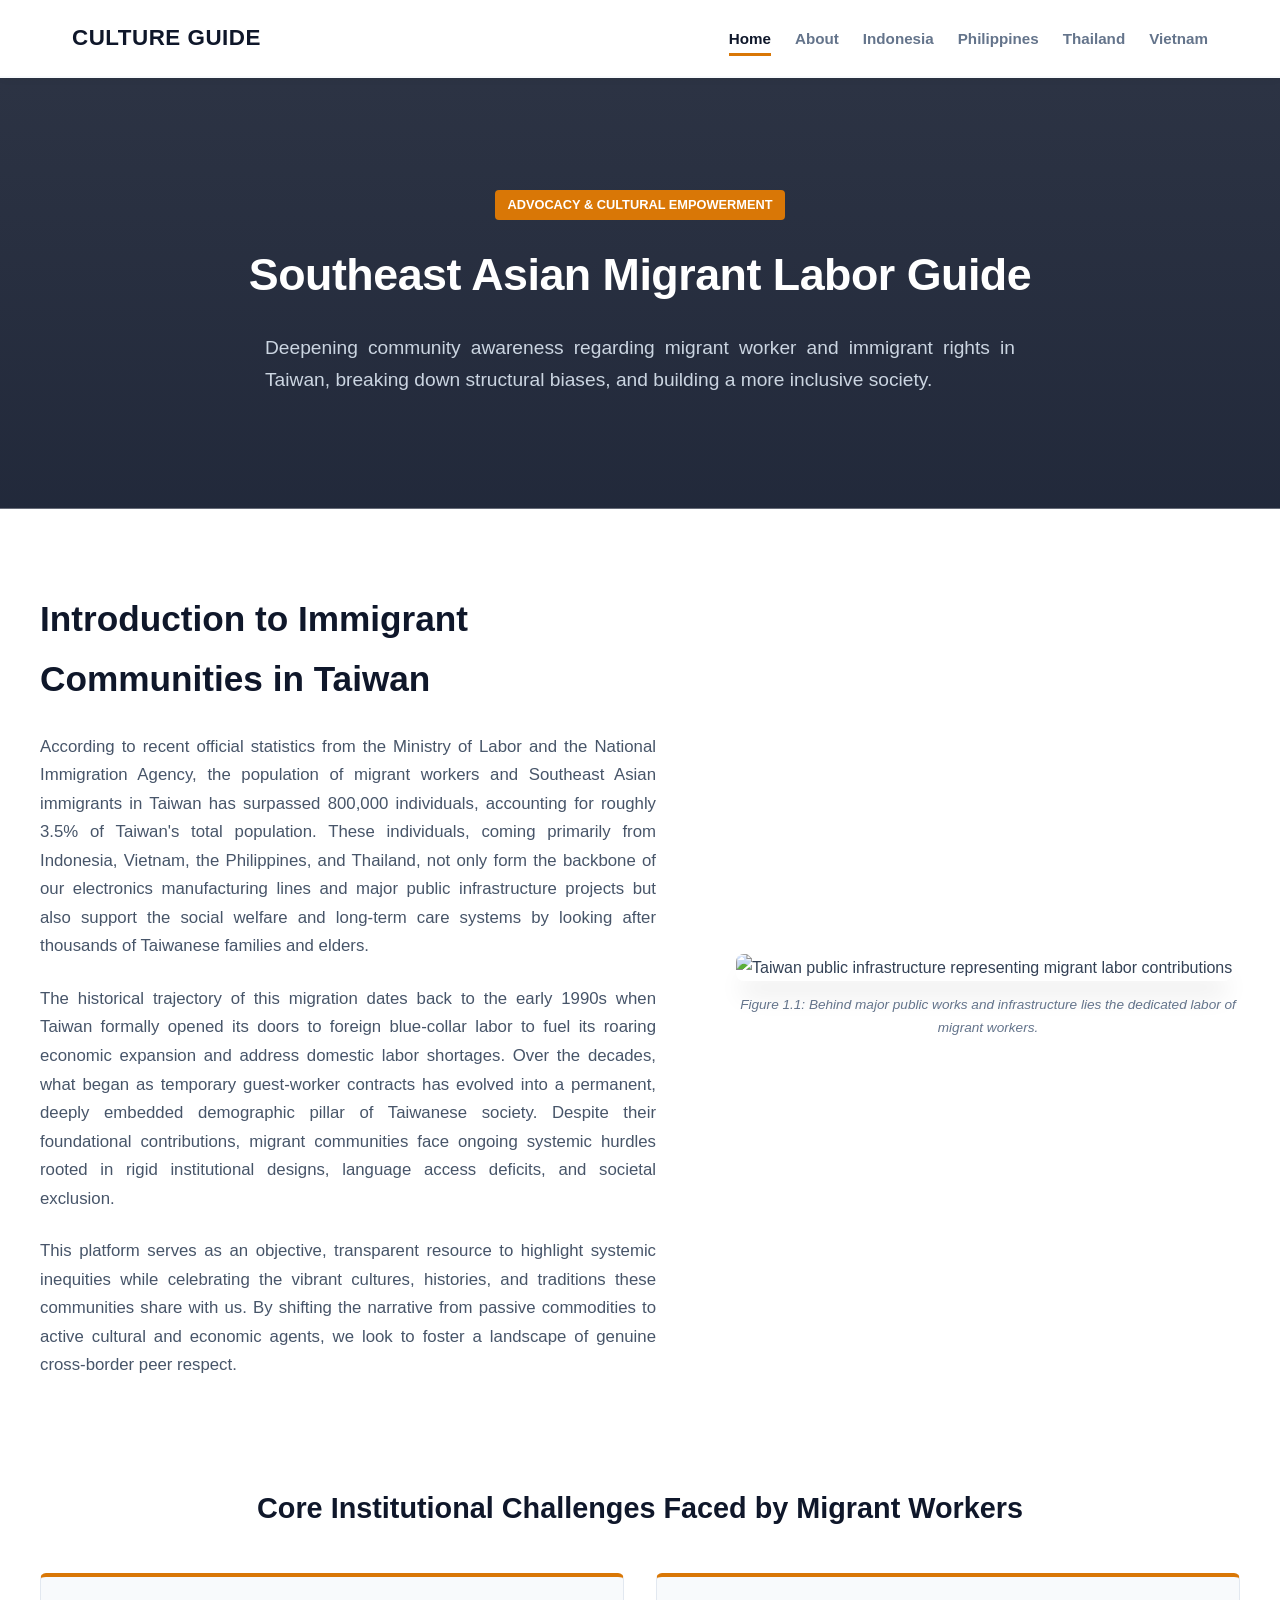
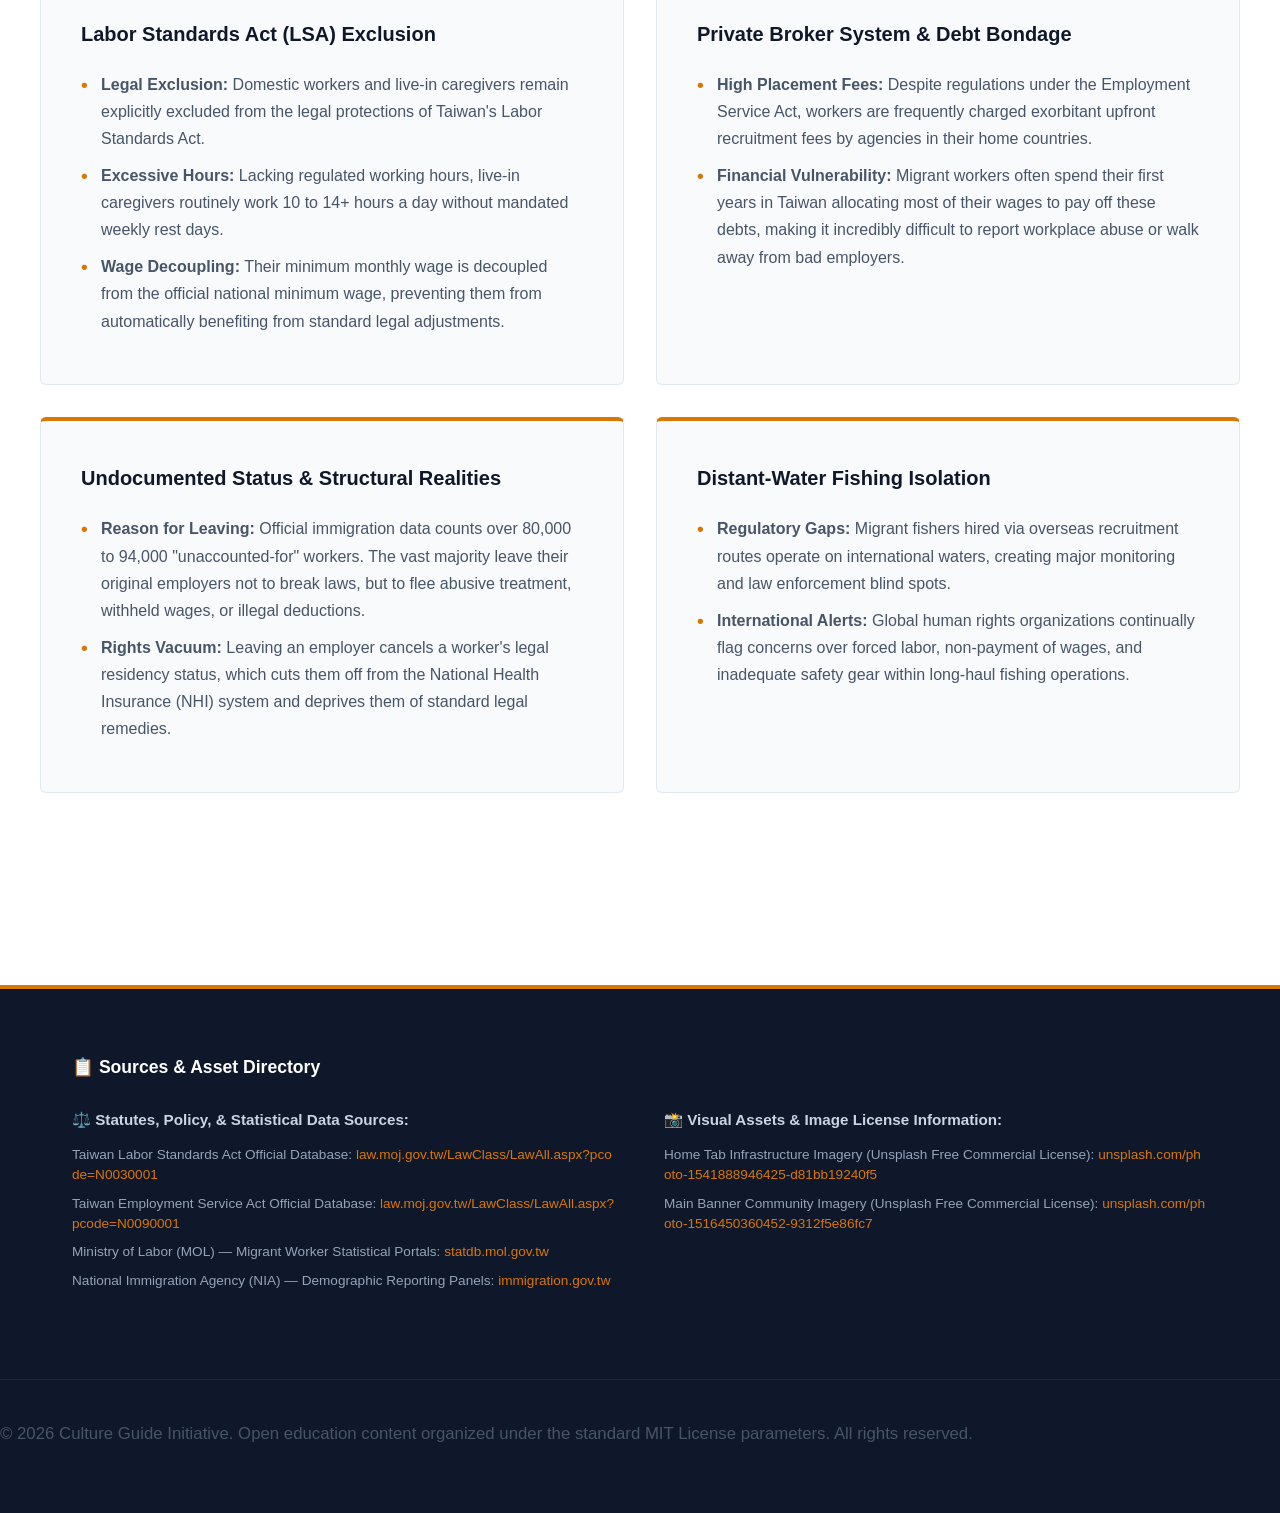
==== index.html @ 61ddbb9a "Initial Commit" ====
<!DOCTYPE html>
<html lang="en">
<head>
    <meta charset="UTF-8">
    <meta name="viewport" content="width=device-width, initial-scale=1.0">
    <title>Culture Guide - Southeast Asian Migrant Labor & Communities</title>
    <link rel="stylesheet" href="style.css">
</head>
<body>
    <div class="site-wrapper">
        <nav class="navbar">
            <div class="nav-container">
                <div class="logo">Culture Guide</div>
                <ul class="nav-links">
                    <li><a href="#" class="nav-btn active" data-tab="home">Home</a></li>
                    <li><a href="#" class="nav-btn" data-tab="about">About</a></li>
                    <li><a href="#" class="nav-btn" data-tab="indonesia">Indonesia</a></li>
                    <li><a href="#" class="nav-btn" data-tab="philippines">Philippines</a></li>
                    <li><a href="#" class="nav-btn" data-tab="thailand">Thailand</a></li>
                    <li><a href="#" class="nav-btn" data-tab="vietnam">Vietnam</a></li>
                </ul>
            </div>
        </nav>

        <main class="content-area">
            
            <section id="home" class="tab-content active">
                <div class="hero">
                    <div class="container">
                        <span class="badge">Advocacy & Cultural Empowerment</span>
                        <h1>Southeast Asian Migrant Labor Guide</h1>
                        <p class="lead">Deepening community awareness regarding migrant worker and immigrant rights in Taiwan, breaking down structural biases, and building a more inclusive society.</p>
                    </div>
                </div>
                
                <div class="container section">
                    <div class="grid-2">
                        <div class="text-block">
                            <h2 class="section-title">Introduction to Immigrant Communities in Taiwan</h2>
                            <p>According to recent official statistics from the Ministry of Labor and the National Immigration Agency, the population of migrant workers and Southeast Asian immigrants in Taiwan has surpassed 800,000 individuals, accounting for roughly 3.5% of Taiwan's total population. These individuals, coming primarily from Indonesia, Vietnam, the Philippines, and Thailand, not only form the backbone of our electronics manufacturing lines and major public infrastructure projects but also support the social welfare and long-term care systems by looking after thousands of Taiwanese families and elders.</p>
                            
                            <p>The historical trajectory of this migration dates back to the early 1990s when Taiwan formally opened its doors to foreign blue-collar labor to fuel its roaring economic expansion and address domestic labor shortages. Over the decades, what began as temporary guest-worker contracts has evolved into a permanent, deeply embedded demographic pillar of Taiwanese society. Despite their foundational contributions, migrant communities face ongoing systemic hurdles rooted in rigid institutional designs, language access deficits, and societal exclusion.</p>
                            
                            <p>This platform serves as an objective, transparent resource to highlight systemic inequities while celebrating the vibrant cultures, histories, and traditions these communities share with us. By shifting the narrative from passive commodities to active cultural and economic agents, we look to foster a landscape of genuine cross-border peer respect.</p>
                        </div>
                        <div class="image-box">
                            <img src="https://images.unsplash.com/photo-1541888946425-d81bb19240f5?auto=format&fit=crop&w=800&q=80" alt="Taiwan public infrastructure representing migrant labor contributions">
                            <span class="img-caption">Figure 1.1: Behind major public works and infrastructure lies the dedicated labor of migrant workers.</span>
                        </div>
                    </div>

                    <div class="challenges-section">
                        <h3 class="subsection-title">Core Institutional Challenges Faced by Migrant Workers</h3>
                        <div class="challenges-grid">
                            <div class="challenge-card">
                                <h4>Labor Standards Act (LSA) Exclusion</h4>
                                <ul class="bullet-list">
                                    <li><strong>Legal Exclusion:</strong> Domestic workers and live-in caregivers remain explicitly excluded from the legal protections of Taiwan's Labor Standards Act.</li>
                                    <li><strong>Excessive Hours:</strong> Lacking regulated working hours, live-in caregivers routinely work 10 to 14+ hours a day without mandated weekly rest days.</li>
                                    <li><strong>Wage Decoupling:</strong> Their minimum monthly wage is decoupled from the official national minimum wage, preventing them from automatically benefiting from standard legal adjustments.</li>
                                </ul>
                            </div>
                            <div class="challenge-card">
                                <h4>Private Broker System & Debt Bondage</h4>
                                <ul class="bullet-list">
                                    <li><strong>High Placement Fees:</strong> Despite regulations under the Employment Service Act, workers are frequently charged exorbitant upfront recruitment fees by agencies in their home countries.</li>
                                    <li><strong>Financial Vulnerability:</strong> Migrant workers often spend their first years in Taiwan allocating most of their wages to pay off these debts, making it incredibly difficult to report workplace abuse or walk away from bad employers.</li>
                                </ul>
                            </div>
                            <div class="challenge-card">
                                <h4>Undocumented Status & Structural Realities</h4>
                                <ul class="bullet-list">
                                    <li><strong>Reason for Leaving:</strong> Official immigration data counts over 80,000 to 94,000 "unaccounted-for" workers. The vast majority leave their original employers not to break laws, but to flee abusive treatment, withheld wages, or illegal deductions.</li>
                                    <li><strong>Rights Vacuum:</strong> Leaving an employer cancels a worker's legal residency status, which cuts them off from the National Health Insurance (NHI) system and deprives them of standard legal remedies.</li>
                                </ul>
                            </div>
                            <div class="challenge-card">
                                <h4>Distant-Water Fishing Isolation</h4>
                                <ul class="bullet-list">
                                    <li><strong>Regulatory Gaps:</strong> Migrant fishers hired via overseas recruitment routes operate on international waters, creating major monitoring and law enforcement blind spots.</li>
                                    <li><strong>International Alerts:</strong> Global human rights organizations continually flag concerns over forced labor, non-payment of wages, and inadequate safety gear within long-haul fishing operations.</li>
                                </ul>
                            </div>
                        </div>
                    </div>
                </div>
            </section>

            <section id="about" class="tab-content">
                <div class="hero-short">
                    <div class="container">
                        <h1>About the Culture Guide</h1>
                        <p class="lead">Bridging Hearts, Raising Voices, and Understanding Rights in Taiwan</p>
                    </div>
                </div>
                <div class="container section small-container">
                    <div class="about-intro">
                        <h2>Welcome to a Space of Recognition, Respect, and Dialogue</h2>
                        <p class="highlight-text">Hi, I'm Victor from Taitung. I created this Culture Guide because I firmly believe that the rich heritage of Southeast Asian communities—and the institutional labor and human rights hurdles they navigate here in Taiwan—deserve to be openly seen, honestly discussed, and structurally addressed.</p>
                        <p>Every single year, hundreds of thousands of people leave behind their families in Indonesia, the Philippines, Thailand, and Vietnam to come to Taiwan for better employment opportunities. They bring along incredible culinary heritages, beautiful religious celebrations, music, art forms, and deep personal narratives that make our multicultural society far more vibrant. At the same time, they face severe systemic isolation driven by language barriers, grueling hours, inadequate legal protections, and lingering cultural stereotypes.</p>
                    </div>
                    
                    <div class="audience-box">
                        <h3>Our Main Goals and Target Focus Areas:</h3>
                        <ul class="bullet-list">
                            <li><strong>For Migrant & Immigrant Communities:</strong> A supportive platform that honors their native cultural dignity and offers an accessible window into labor rights awareness.</li>
                            <li><strong>For Local Neighbors, Classrooms, & Public Schools:</strong> Providing verified, authentic cultural resources to help students and locals dismantle stereotypes and build true peer connections.</li>
                            <li><strong>For Second-Generation Youth:</strong> Encouraging children of multicultural cross-border families to proudly embrace and understand both sides of their identity.</li>
                            <li><strong>For Advocacy Partners & Volunteers:</strong> Driving broader public attention toward critical policy reforms, including long-term care restructuring and distant-water fishing labor standard improvements.</li>
                        </ul>
                    </div>
                </div>
            </section>

            <section id="indonesia" class="tab-content">
                <div class="container section">
                    <div class="country-header">
                        <h2>Indonesia Portfolio</h2>
                        <p class="country-desc">Indonesia is the largest archipelago nation in the world, consisting of over 17,000 islands and more than 300 unique ethnic groups. Its history blends local animist heritages, grand Hindu-Buddhist empires, Islamic expansion, and decades of Dutch colonial rule.</p>
                        <p class="country-context"><strong>Taiwan Context:</strong> Indonesian workers constitute the overwhelming majority of Taiwan's domestic caregivers and long-term home health assistants. As they look after our elderly, their exclusion from the Labor Standards Act puts them at the highest risk of personal isolation and unmitigated work hours.</p>
                    </div>
                    
                    <div class="info-grid">
                        <div class="info-item">
                            <h5>🎉 Core Festivals</h5>
                            <ul class="bullet-list">
                                <li><strong>Eid al-Fitr (Lebaran):</strong> Marks the conclusion of the holy month of Ramadan; workers gather for prayer and share festive turmeric rice dishes.</li>
                                <li><strong>Nyepi:</strong> The Balinese Day of Silence, characterized by self-reflection, fasting, and a total shutdown of lights and activities.</li>
                                <li><strong>Independence Day:</strong> Celebrated on August 17th with community parades and traditional games like climbing greased bamboo poles to honor freedom from Dutch rule.</li>
                                <li><strong>Waisak:</strong> A sacred Buddhist holiday commemorating the birth, enlightenment, and passing of Gautama Buddha.</li>
                                <li><strong>Christmas:</strong> An important annual gathering and prayer celebration for Christian and Catholic families across the archipelago.</li>
                            </ul>
                        </div>
                        <div class="info-item">
                            <h5>🤝 Traditions & Cultural Values</h5>
                            <ul class="bullet-list">
                                <li><strong>Gotong Royong:</strong> The deeply ingrained spirit of mutual assistance, where an entire community unselfishly shares labor to carry heavy communal loads.</li>
                                <li><strong>Respect for Elders:</strong> A strong social order emphasizing deference toward family elders, featuring polite vocal inflections and respectful physical gestures.</li>
                                <li><strong>Ceremonial Attire:</strong> Major lifecycle events and weddings call for traditional attire, notably the lace Kebaya blouse for women and a wrapped Sarong.</li>
                            </ul>
                        </div>
                        <div class="info-item">
                            <h5>✨ Unique Cultural Practices</h5>
                            <ul class="bullet-list">
                                <li><strong>Wayang Kulit:</strong> Exquisite leather shadow puppetry performance that typically acts out classic epics like the Ramayana.</li>
                                <li><strong>Batik Artistry:</strong> A renowned wax-resist fabric dyeing technique recognized as a UNESCO Masterpiece of Oral and Intangible Heritage.</li>
                                <li><strong>Angklung Music:</strong> A traditional bamboo musical instrument where each player shakes a specific single pitch, requiring perfect group harmony.</li>
                                <li><strong>Pencak Silat:</strong> A highly expressive and traditional martial arts class prioritizing mental fortitude alongside physical defense forms.</li>
                                <li><strong>Fahombo (Stone Jumping):</strong> An iconic manhood ritual from Nias Island where young men leap over two-meter-high stone towers to prove bravery.</li>
                            </ul>
                        </div>
                        <div class="info-item">
                            <h5>🎨 Artistic Expressions</h5>
                            <ul class="bullet-list">
                                <li><strong>Gamelan Ensemble:</strong> A majestic orchestral format composed mainly of bronze gongs, xylophones, and percussion instruments used in courts and temples.</li>
                                <li><strong>Classical Dances:</strong> Famous Balinese expressions like the Kecak (monkey chant dance) or Legong, demanding micro-precision in eye movements and hand expressions.</li>
                                <li><strong>Wood Carving:</strong> Mastery centering around regions like Jepara and Bali, transferring historical myths directly onto doors, structural columns, and home furniture.</li>
                            </ul>
                        </div>
                        <div class="info-item">
                            <h5>📜 History & Belief Systems</h5>
                            <ul class="bullet-list">
                                <li><strong>Historical Path:</strong> Shaped by maritime empires like Srivijaya and Majapahit, followed by Islamic sultanates, over 300 years of Dutch East India Company dominance, and independence in 1945.</li>
                                <li><strong>Religious Harmony:</strong> While home to the world's largest Muslim population (over 86%), the state formally guarantees and respects multiple official faiths under the national philosophy of Pancasila.</li>
                            </ul>
                        </div>
                        <div class="info-item">
                            <h5>🍛 Cuisine, Industry & Climate</h5>
                            <ul class="bullet-list">
                                <li><strong>Signature Dishes:</strong> Nasi Goreng (fried rice), Satay (grilled skewers), Rendang (slow-cooked coconut beef), and Gado-Gado (peanut salad). Rice is central, accented heavily with turmeric, chili, lemongrass, and coconut milk.</li>
                                <li><strong>Key Industries:</strong> Major global exporter of palm oil, coal, and nickel mining; extensive rice agriculture; and an expansive international tourism sector.</li>
                                <li><strong>Climate Matrix:</strong> Tropical rainforest environment featuring high humidity and consistent year-round temperatures averaging between 28°C and 32°C.</li>
                            </ul>
                        </div>
                    </div>
                </div>
            </section>

            <section id="philippines" class="tab-content">
                <div class="container section">
                    <div class="country-header">
                        <h2>Philippines Portfolio</h2>
                        <p class="country-desc">The Philippines is an archipelago of over 7,600 islands celebrated for its legendary hospitality and resilient community spirit. Centuries of Spanish colonial rule and decades of American governance created a unique cultural intersection of Catholic devotion and widespread English fluency.</p>
                        <p class="country-context"><strong>Taiwan Context:</strong> Filipino workers carry a huge presence inside Taiwan's high-tech manufacturing corridors, cleanrooms, and semiconductor plants. Despite possessing strong educational backgrounds and tech skills, factory workers frequently face strict dormitory curfews, administrative deduction fees, and limited paths to long-term job stability.</p>
                    </div>
                    
                    <div class="info-grid">
                        <div class="info-item">
                            <h5>🎉 Core Festivals</h5>
                            <ul class="bullet-list">
                                <li><strong>Sinulog Festival:</strong> Held in Cebu City every January, showcasing rhythmic street dances to honor the Santo Niño (Holy Child).</li>
                                <li><strong>Ati-Atihan Festival:</strong> Celebrated in Aklan, where participants coat their skin in soot and don elaborate tribal gear to dance along street lines to heavy drum rhythms.</li>
                                <li><strong>Pahiyas Festival:</strong> A dazzling harvest celebration in Lucban where homeowners completely cover their exterior walls with colorful rice wafers (Kiping) and fresh crops.</li>
                                <li><strong>MassKara Festival:</strong> Born out of a severe economic crisis in Bacolod, featuring participants dancing in smiling masks as a symbol of resilience over hardship.</li>
                            </ul>
                        </div>
                        <div class="info-item">
                            <h5>🤝 Traditions & Cultural Values</h5>
                            <ul class="bullet-list">
                                <li><strong>Bayanihan Spirit:</strong> The tradition of communal unity and cooperation, famously illustrated by a whole village coming together to carry a neighbor's house on their shoulders.</li>
                                <li><strong>Close Family Ties:</strong> Kinship networks remain deeply central; personal achievements are viewed through a family lens, and remitting money home is an important expression of mutual care.</li>
                                <li><strong>Mano Po Custom:</strong> A beautiful gesture of respect where a younger person takes the hand of an elder and gently presses the knuckles against their own forehead to receive a blessing.</li>
                            </ul>
                        </div>
                        <div class="info-item">
                            <h5>✨ Unique Cultural Practices</h5>
                            <ul class="bullet-list">
                                <li><strong>Tinikling Dance:</strong> An energetic folk dance mimicking the movements of tikling birds escaping traps, where dancers step swiftly between rapidly clapping bamboo poles.</li>
                                <li><strong>Sabong:</strong> Traditional cockfighting, which serves as a major weekend socialization event for men across rural and urban locales.</li>
                                <li><strong>Sungka Game:</strong> A traditional mathematical board game played using shell tokens and a boat-shaped wooden board.</li>
                            </ul>
                        </div>
                        <div class="info-item">
                            <h5>🎨 Artistic Expressions</h5>
                            <ul class="bullet-list">
                                <li><strong>Baroque Architecture:</strong> Majestic historical stone churches designed to withstand earthquakes, reflecting a blend of European styling and local masonry.</li>
                                <li><strong>Cariñosa Dance:</strong> A graceful folk dance representing courtship, where partners perform intricate footwork utilizing fans and handkerchiefs to express affection.</li>
                                <li><strong>Abaca Weaving:</strong> Traditional textile production where indigenous artisans transform wild banana fibers into highly durable cloth with patterns passed down through generations.</li>
                            </ul>
                        </div>
                        <div class="info-item">
                            <h5>📜 History & Belief Systems</h5>
                            <ul class="bullet-list">
                                <li><strong>Historical Path:</strong> Progressed from localized pre-colonial tribal units (Barangays) to 333 years of Spanish colonial authority, followed by American administration and independence after WWII.</li>
                                <li><strong>Religious Foundation:</strong> The prominent Catholic nation in Southeast Asia, with over 80% of the population practicing the faith alongside vivid folk elements, while Islamic traditions thrive in southern Mindanao.</li>
                            </ul>
                        </div>
                        <div class="info-item">
                            <h5>🍛 Cuisine, Industry & Climate</h5>
                            <ul class="bullet-list">
                                <li><strong>Signature Dishes:</strong> Chicken Adobo (soy-vinegar stew), Sinigang (sour tamarind soup), Lechon (roasted pig), Lumpia (spring rolls), and Halo-Halo (layered shaved ice dessert). Flavor profiles focus on savory, sour, and sweet combinations rather than intense heat.</li>
                                <li><strong>Key Industries:</strong> Global hub for Business Process Outsourcing (BPO/Call Centers), high-tech electronics manufacturing, agricultural exports, and international labor services.</li>
                                <li><strong>Climate Matrix:</strong> Tropical maritime climate with a distinct dry season from November to April and a monsoonal wet season from May to October that often brings intense Pacific typhoons.</li>
                            </ul>
                        </div>
                    </div>
                </div>
            </section>

            <section id="thailand" class="tab-content">
                <div class="container section">
                    <div class="country-header">
                        <h2>Thailand Portfolio</h2>
                        <p class="country-desc">Thailand, historically known as Siam, stands proud as the only nation in Southeast Asia that successfully avoided Western colonization during the era of European empires. Its elegant traditions are rooted in Theravada Buddhism, which shapes a respectful, calm approach to daily life.</p>
                        <p class="country-context"><strong>Taiwan Context:</strong> Thai workers are predominantly employed within Taiwan's heavy industries, metal processing plants, and major civil engineering construction projects. Handling strenuous and hazardous tasks, they regularly navigate language barriers that can impact access to workplace safety updates and timely medical support.</p>
                    </div>
                    
                    <div class="info-grid">
                        <div class="info-item">
                            <h5>🎉 Core Festivals</h5>
                            <ul class="bullet-list">
                                <li><strong>Songkran Festival:</strong> The traditional Thai New Year in April, where joyful public water fights symbolize cleansing away the prior year's misfortune and showing respect to elders.</li>
                                <li><strong>Loy Krathong:</strong> Celebrated every November by floating delicate, candle-lit leaf baskets down waterways to thank the water goddess and let go of negative thoughts.</li>
                                <li><strong>Yi Peng Festival:</strong> A stunning northern lantern festival in Chiang Mai where thousands of paper sky lanterns are released simultaneously into the night sky.</li>
                            </ul>
                        </div>
                        <div class="info-item">
                            <h5>🤝 Traditions & Cultural Values</h5>
                            <ul class="bullet-list">
                                <li><strong>The Wai Greeting:</strong> Bringing both palms together in front of the chest or face while bowing slightly, with the height of the hands changing based on the social standing of the person being greeted.</li>
                                <li><strong>Royal Reverence:</strong> Deep public respect for the Thai monarchy, supported by cultural traditions and laws protecting the royal family from disrespect.</li>
                                <li><strong>Mai Pen Rai Mindset:</strong> A relaxed life philosophy translating roughly to "it doesn't matter" or "no worries," encouraging people to handle life's problems with a calm and flexible attitude.</li>
                            </ul>
                        </div>
                        <div class="info-item">
                            <h5>✨ Unique Cultural Practices</h5>
                            <ul class="bullet-list">
                                <li><strong>Spirit Houses:</strong> Miniature wooden shrines placed outside homes and offices, where daily offerings of fresh flowers and red soda are made to keep guardian spirits happy.</li>
                                <li><strong>Muay Thai:</strong> The traditional national martial art known as the "Art of Eight Limbs," utilizing punches, kicks, elbows, and knees in a dynamic system of self-defense.</li>
                                <li><strong>Temporary Ordination:</strong> A custom where young men ordain as Buddhist monks for a short period to study spiritual paths and bring spiritual merit to their parents.</li>
                            </ul>
                        </div>
                        <div class="info-item">
                            <h5>🎨 Artistic Expressions</h5>
                            <ul class="bullet-list">
                                <li><strong>Khon Masked Drama:</strong> A classic royal dance-drama where performers wear striking, painted masks and use stylized movements to tell tales from ancient epics.</li>
                                <li><strong>Nuad Thai:</strong> Traditional Thai massage, a therapeutic technique recognized by UNESCO that combines assisted yoga stretching and targeted pressure point work.</li>
                                <li><strong>Benjarong Ceramics:</strong> Exquisite hand-painted porcelain featuring intricate patterns using five core enamel colors, historically produced for royal households.</li>
                            </ul>
                        </div>
                        <div class="info-item">
                            <h5>📜 History & Belief Systems</h5>
                            <ul class="bullet-list">
                                <li><strong>Historical Path:</strong> Evolved through historical kingdoms like Sukhothai and Ayutthaya—once a bustling international trade hub—into a modern constitutional monarchy through careful diplomacy.</li>
                                <li><strong>Religious Foundation:</strong> Over 95% of the population practices Theravada Buddhism, which is deeply woven together with traditional animist beliefs and Hindu mythologies.</li>
                            </ul>
                        </div>
                        <div class="info-item">
                            <h5>🍛 Cuisine, Industry & Climate</h5>
                            <ul class="bullet-list">
                                <li><strong>Signature Dishes:</strong> Pad Thai (stir-fried noodles), Tom Yum Goong (sour spicy shrimp soup), Green Curry, Som Tam (green papaya salad), and Mango Sticky Rice. Flavor profiles create a sharp balance of sour, sweet, salty, and spicy elements.</li>
                                <li><strong>Key Industries:</strong> International tourism, automotive assembly manufacturing (the Detroit of ASEAN), consumer electronics, and massive exports of rice and natural rubber.</li>
                                <li><strong>Climate Matrix:</strong> Tropical monsoon climate with a hot season from March to May (reaching 40°C+), a wet season from June to October, and a cooler dry season from November to February.</li>
                            </ul>
                        </div>
                    </div>
                </div>
            </section>

            <section id="vietnam" class="tab-content">
                <div class="container section">
                    <div class="country-header">
                        <h2>Vietnam Portfolio</h2>
                        <p class="country-desc">Vietnam features a long, S-shaped coastline running down the eastern edge of mainland Southeast Asia. Its culture reflects a strong heritage of resilience, shaped by historical Confucian values, Buddhist traditions, and historical French artistic influences.</p>
                        <p class="country-context"><strong>Taiwan Context:</strong> Vietnamese migrants represent an immense part of our electronics factory workforces and are the largest group of cross-border spouses in Taiwan. Because they face some of the highest placement fees to recruitment agencies, they often start their journeys under intense financial pressure to repay upfront loans.</p>
                    </div>
                    
                    <div class="info-grid">
                        <div class="info-item">
                            <h5>🎉 Core Festivals</h5>
                            <ul class="bullet-list">
                                <li><strong>Tết (Lunar New Year):</strong> The most important holiday of the year, focusing on family reunions, tidying homes, and enjoying traditional square mung bean pork cakes (Bánh chưng).</li>
                                <li><strong>Tết Trung Thu (Mid-Autumn Festival):</strong> Celebrated primarily as a magical children's festival, where parents gift colorful lanterns and communities gather for street lion dances.</li>
                                <li><strong>Reunification Day:</strong> Observed on April 30th, marking the historical unification of North and South Vietnam in 1975.</li>
                            </ul>
                        </div>
                        <div class="info-item">
                            <h5>🤝 Traditions & Cultural Values</h5>
                            <ul class="bullet-list">
                                <li><strong>Confucian Filial Piety:</strong> A social structure placing a high value on respecting elders, looking after aging parents, and prioritizing collective family goals.</li>
                                <li><strong>Ancestral Altars:</strong> Most Vietnamese living rooms feature a beautifully maintained altar where incense and fresh fruits are offered to honor deceased ancestors during holidays.</li>
                                <li><strong>Village Cohesion:</strong> A historical sense of local community solidarity, rooted in agricultural traditions and summarized by the classic proverb, "The laws of the king yield to the customs of the village."</li>
                            </ul>
                        </div>
                        <div class="info-item">
                            <h5>✨ Unique Cultural Practices</h5>
                            <ul class="bullet-list">
                                <li><strong>Water Puppetry:</strong> A unique performance art dating back to the 11th century along the Red River Delta, where puppeteers stand waist-deep in water behind screens to stage rural folk stories.</li>
                                <li><strong>Áo Dài Attire:</strong> The elegant national garment consisting of a long silk tunic split up the sides and worn over flowing trousers, symbolizing grace and cultural pride.</li>
                                <li><strong>Nón Lá Hats:</strong> The iconic hand-woven conical palm-leaf hat, serving as a practical shield from sun and rain while remaining a classic visual symbol of rural life.</li>
                            </ul>
                        </div>
                        <div class="info-item">
                            <h5>🎨 Artistic Expressions</h5>
                            <ul class="bullet-list">
                                <li><strong>Lacquerware Art (Tranh mài):</strong> A meticulous craft where artists paint with layers of natural tree resin, incorporating silver foil and crushed eggshells before polishing the surface back down.</li>
                                <li><strong>Silk Painting:</strong> A delicate fine art style utilizing soft watercolor wash strokes directly over real silk canvases to capture quiet landscapes and daily life.</li>
                                <li><strong>Ca Trù Music:</strong> An ancient, rhythmic style of chamber singing featured in royal courts, showcasing a female vocalist accompanied by traditional lutes and bamboo clappers.</li>
                            </ul>
                        </div>
                        <div class="info-item">
                            <h5>📜 History & Belief Systems</h5>
                            <ul class="bullet-list">
                                <li><strong>Historical Path:</strong> Navigated multiple periods of early Chinese dynastic rule, followed by independent imperial dynasties, French colonial administration, and the complex path of the Vietnam War leading to unification in 1975.</li>
                                <li><strong>Religious Pluralism:</strong> Predominantly characterized by "Tam Giáo" (Triple Religion)—the synthesis of Mahayana Buddhism, Confucianism, and Taoism—alongside a prominent Catholic community and indigenous faiths like Cao Dai.</li>
                            </ul>
                        </div>
                        <div class="info-item">
                            <h5>🍛 Cuisine, Industry & Climate</h5>
                            <ul class="bullet-list">
                                <li><strong>Signature Dishes:</strong> Phở (aromatic noodle soup), Bánh mì (savory baguette sandwich), Gỏi cuốn (fresh spring rolls), and Bún chả (grilled pork over noodles). Dishes emphasize fresh raw herbs, lime juice, and fish sauce, with French culinary influences evident in their coffee and baking styles.</li>
                                <li><strong>Key Industries:</strong> A powerhouse for global electronics assembly and textile manufacturing, major worldwide exporter of coffee and black pepper, and a growing ecotourism destination.</li>
                                <li><strong>Climate Matrix:</strong> Varies significantly by region; the north experiences a subtropical four-season climate with cool winters, while the south remains tropical with distinct wet (May-October) and dry seasons.</li>
                            </ul>
                        </div>
                    </div>
                </div>
            </section>

        </main>

        <footer class="site-footer">
            <div class="container source-directory">
                <h5>📋 Sources & Asset Directory</h5>
                <div class="source-grid">
                    <div class="source-col">
                        <h6>⚖️ Statutes, Policy, & Statistical Data Sources:</h6>
                        <ul>
                            <li>Taiwan Labor Standards Act Official Database: <a href="https://law.moj.gov.tw/LawClass/LawAll.aspx?pcode=N0030001" target="_blank">law.moj.gov.tw/LawClass/LawAll.aspx?pcode=N0030001</a></li>
                            <li>Taiwan Employment Service Act Official Database: <a href="https://law.moj.gov.tw/LawClass/LawAll.aspx?pcode=N0090001" target="_blank">law.moj.gov.tw/LawClass/LawAll.aspx?pcode=N0090001</a></li>
                            <li>Ministry of Labor (MOL) — Migrant Worker Statistical Portals: <a href="https://statdb.mol.gov.tw/" target="_blank">statdb.mol.gov.tw</a></li>
                            <li>National Immigration Agency (NIA) — Demographic Reporting Panels: <a href="https://www.immigration.gov.tw/" target="_blank">immigration.gov.tw</a></li>
                        </ul>
                    </div>
                    <div class="source-col">
                        <h6>📸 Visual Assets & Image License Information:</h6>
                        <ul>
                            <li>Home Tab Infrastructure Imagery (Unsplash Free Commercial License): <a href="https://images.unsplash.com/photo-1541888946425-d81bb19240f5" target="_blank">unsplash.com/photo-1541888946425-d81bb19240f5</a></li>
                            <li>Main Banner Community Imagery (Unsplash Free Commercial License): <a href="https://images.unsplash.com/photo-1516450360452-9312f5e86fc7" target="_blank">unsplash.com/photo-1516450360452-9312f5e86fc7</a></li>
                        </ul>
                    </div>
                </div>
            </div>

            <div class="footer-bottom">
                <p>&copy; 2026 Culture Guide Initiative. Open education content organized under the standard MIT License parameters. All rights reserved.</p>
            </div>
        </footer>

    </div>

    <script src="script.js"></script>
</body>
</html>
---- style.css ----
* {
    margin: 0;
    padding: 0;
    box-sizing: border-box;
    font-family: '-apple-system', BlinkMacSystemFont, "Segoe UI", Roboto, "Helvetica Neue", Arial, sans-serif;
}

:root {
    --primary: #0f172a;
    --accent: #d97706;
    --text-dark: #334155;
    --text-muted: #64748b;
    --bg-light: #f8fafc;
    --border: #cbd5e1;
    --white: #ffffff;
}

body {
    background: var(--white);
    color: var(--text-dark);
    line-height: 1.7;
    -webkit-font-smoothing: antialiased;
}

.navbar {
    background: var(--white);
    border-bottom: 2px solid var(--bg-light);
    position: sticky;
    top: 0;
    z-index: 1000;
    padding: 1.2rem 0;
    box-shadow: 0 4px 6px -1px rgba(0, 0, 0, 0.03);
}

.nav-container {
    max-width: 1200px;
    margin: 0 auto;
    display: flex;
    justify-content: space-between;
    align-items: center;
    padding: 0 2rem;
}

.logo {
    font-weight: 900;
    font-size: 1.4rem;
    color: var(--primary);
    text-transform: uppercase;
    letter-spacing: 0.5px;
}

.nav-links {
    display: flex;
    list-style: none;
    gap: 1.5rem;
}

.nav-links a {
    text-decoration: none;
    color: var(--text-muted);
    font-weight: 600;
    font-size: 0.95rem;
    padding-bottom: 0.4rem;
    transition: all 0.2s ease-in-out;
    border-bottom: 3px solid transparent;
}

.nav-links a:hover, .nav-links a.active {
    color: var(--primary);
    border-color: var(--accent);
}

.tab-content {
    display: none;
}

.tab-content.active {
    display: block;
    animation: contentFadeIn 0.35s ease-out;
}

@keyframes contentFadeIn {
    from { opacity: 0; transform: translateY(6px); }
    to { opacity: 1; transform: translateY(0); }
}

.container {
    max-width: 1200px;
    margin: 0 auto;
    padding: 0 2rem;
}

.section {
    padding: 5rem 0;
}

.grid-2 {
    display: grid;
    grid-template-columns: 1.1fr 0.9fr;
    gap: 5rem;
    align-items: center;
}

.hero {
    background: linear-gradient(rgba(15, 23, 42, 0.88), rgba(15, 23, 42, 0.92)),
        url('https://images.unsplash.com/photo-1516450360452-9312f5e86fc7?auto=format&fit=crop&w=1200&q=80');
    background-size: cover;
    background-position: center;
    color: var(--white);
    text-align: center;
    padding: 7rem 2rem;
}

.hero-short {
    background: var(--primary);
    color: var(--white);
    text-align: center;
    padding: 4.5rem 2rem;
}

.hero h1, .hero-short h1 {
    font-size: 2.8rem;
    font-weight: 800;
    margin-bottom: 1.2rem;
    color: var(--white);
    letter-spacing: -0.5px;
}

.lead {
    max-width: 750px;
    margin: 0 auto;
    color: #cbd5e1;
    font-size: 1.2rem;
    font-weight: 400;
}

.badge {
    background: var(--accent);
    color: var(--white);
    padding: 0.25rem 0.75rem;
    font-size: 0.8rem;
    font-weight: 700;
    text-transform: uppercase;
    border-radius: 4px;
    margin-bottom: 1rem;
    display: inline-block;
}

.section-title {
    font-size: 2.2rem;
    color: var(--primary);
    margin-bottom: 1.5rem;
    font-weight: 800;
}

p {
    margin-bottom: 1.5rem;
    color: #475569;
    font-size: 1.05rem;
    text-align: justify;
}

.image-box img {
    width: 100%;
    height: 420px;
    object-fit: cover;
    border-radius: 8px;
    box-shadow: 0 20px 25px -5px rgba(0, 0, 0, 0.08);
}

.img-caption {
    display: block;
    font-size: 0.85rem;
    color: var(--text-muted);
    margin-top: 0.75rem;
    font-style: italic;
    text-align: center;
}

.bullet-list {
    list-style-type: none;
    padding-left: 0;
}

.bullet-list li {
    position: relative;
    padding-left: 1.25rem;
    margin-bottom: 0.6rem;
    font-size: 1rem;
    color: #475569;
}

.bullet-list li::before {
    content: "•";
    color: var(--accent);
    font-weight: bold;
    font-size: 1.2rem;
    position: absolute;
    left: 0;
    top: -2px;
}

.challenges-section {
    margin-top: 5rem;
}

.subsection-title {
    font-size: 1.8rem;
    color: var(--primary);
    margin-bottom: 2.5rem;
    text-align: center;
    font-weight: 800;
}

.challenges-grid {
    display: grid;
    grid-template-columns: repeat(auto-fit, minmax(450px, 1fr));
    gap: 2rem;
}

.challenge-card {
    background: var(--bg-light);
    border-top: 4px solid var(--accent);
    padding: 2.5rem;
    border-radius: 6px;
    border-left: 1px solid #e2e8f0;
    border-right: 1px solid #e2e8f0;
    border-bottom: 1px solid #e2e8f0;
}

.challenge-card h4 {
    color: var(--primary);
    margin-bottom: 1.25rem;
    font-size: 1.25rem;
    font-weight: 700;
}

.small-container {
    max-width: 850px;
}

.highlight-text {
    font-size: 1.25rem;
    color: var(--primary);
    font-weight: 700;
    margin-bottom: 2rem;
    border-left: 4px solid var(--accent);
    padding-left: 1rem;
}

.audience-box {
    background: #f0fdf4;
    border: 1px solid #bbf7d0;
    border-left: 5px solid #16a34a;
    padding: 2.5rem;
    margin-top: 3rem;
    border-radius: 4px;
}

.audience-box h3 {
    color: #14532d;
    margin-bottom: 1rem;
    font-weight: 800;
}

.audience-box .bullet-list li {
    color: #166534;
}

.audience-box .bullet-list li::before {
    color: #16a34a;
}

.country-header {
    margin-bottom: 3.5rem;
    border-bottom: 1px solid var(--border);
    padding-bottom: 2.5rem;
}

.country-header h2 {
    font-size: 2.8rem;
    color: var(--primary);
    margin-bottom: 1rem;
    font-weight: 800;
}

.country-desc {
    font-size: 1.2rem;
    font-weight: 600;
    color: var(--primary);
    margin-bottom: 1rem;
}

.country-context {
    font-size: 1.05rem;
    background: #fffbeb;
    border: 1px solid #fef3c7;
    padding: 1.5rem;
    border-radius: 6px;
    color: #78350f;
}

.info-grid {
    display: grid;
    grid-template-columns: repeat(auto-fit, minmax(340px, 1fr));
    gap: 2.5rem;
}

.info-item {
    background: var(--white);
    border: 1px solid #e2e8f0;
    padding: 2rem;
    border-radius: 8px;
    box-shadow: 0 4px 6px -1px rgba(0, 0, 0, 0.02);
}

.info-item h5 {
    font-size: 1.2rem;
    color: var(--primary);
    margin-bottom: 1rem;
    border-bottom: 2px solid var(--bg-light);
    padding-bottom: 0.5rem;
    font-weight: 800;
}

.site-footer {
    background: var(--primary);
    color: #94a3b8;
    padding: 4rem 0 2.5rem 0;
    margin-top: 7rem;
    border-top: 4px solid var(--accent);
}

.source-directory {
    padding-bottom: 2rem;
}

.source-directory h5 {
    color: var(--white);
    font-size: 1.1rem;
    font-weight: 700;
    margin-bottom: 1.5rem;
}

.source-grid {
    display: grid;
    grid-template-columns: 1fr 1fr;
    gap: 3rem;
}

.source-col h6 {
    color: #cbd5e1;
    font-size: 0.95rem;
    margin-bottom: 0.75rem;
    font-weight: 700;
}

.source-col ul {
    list-style: none;
    padding-left: 0;
}

.source-col li {
    font-size: 0.85rem;
    color: #94a3b8;
    margin-bottom: 0.5rem;
    line-height: 1.5;
}

.source-col a {
    color: var(--accent);
    text-decoration: none;
    word-break: break-all;
}

.source-col a:hover {
    text-decoration: underline;
}

.footer-bottom {
    text-align: center;
    border-top: 1px solid #1e293b;
    padding-top: 2.5rem;
    font-size: 0.85rem;
    margin-top: 3rem;
    color: #64748b;
}

@media (max-width: 1024px) {
    .challenges-grid {
        grid-template-columns: 1fr;
    }
}

@media (max-width: 768px) {
    .grid-2, .source-grid {
        grid-template-columns: 1fr;
        gap: 3rem;
    }

    .nav-container {
        flex-direction: column;
        gap: 1.2rem;
    }

    .hero h1 {
        font-size: 2.2rem;
    }
}
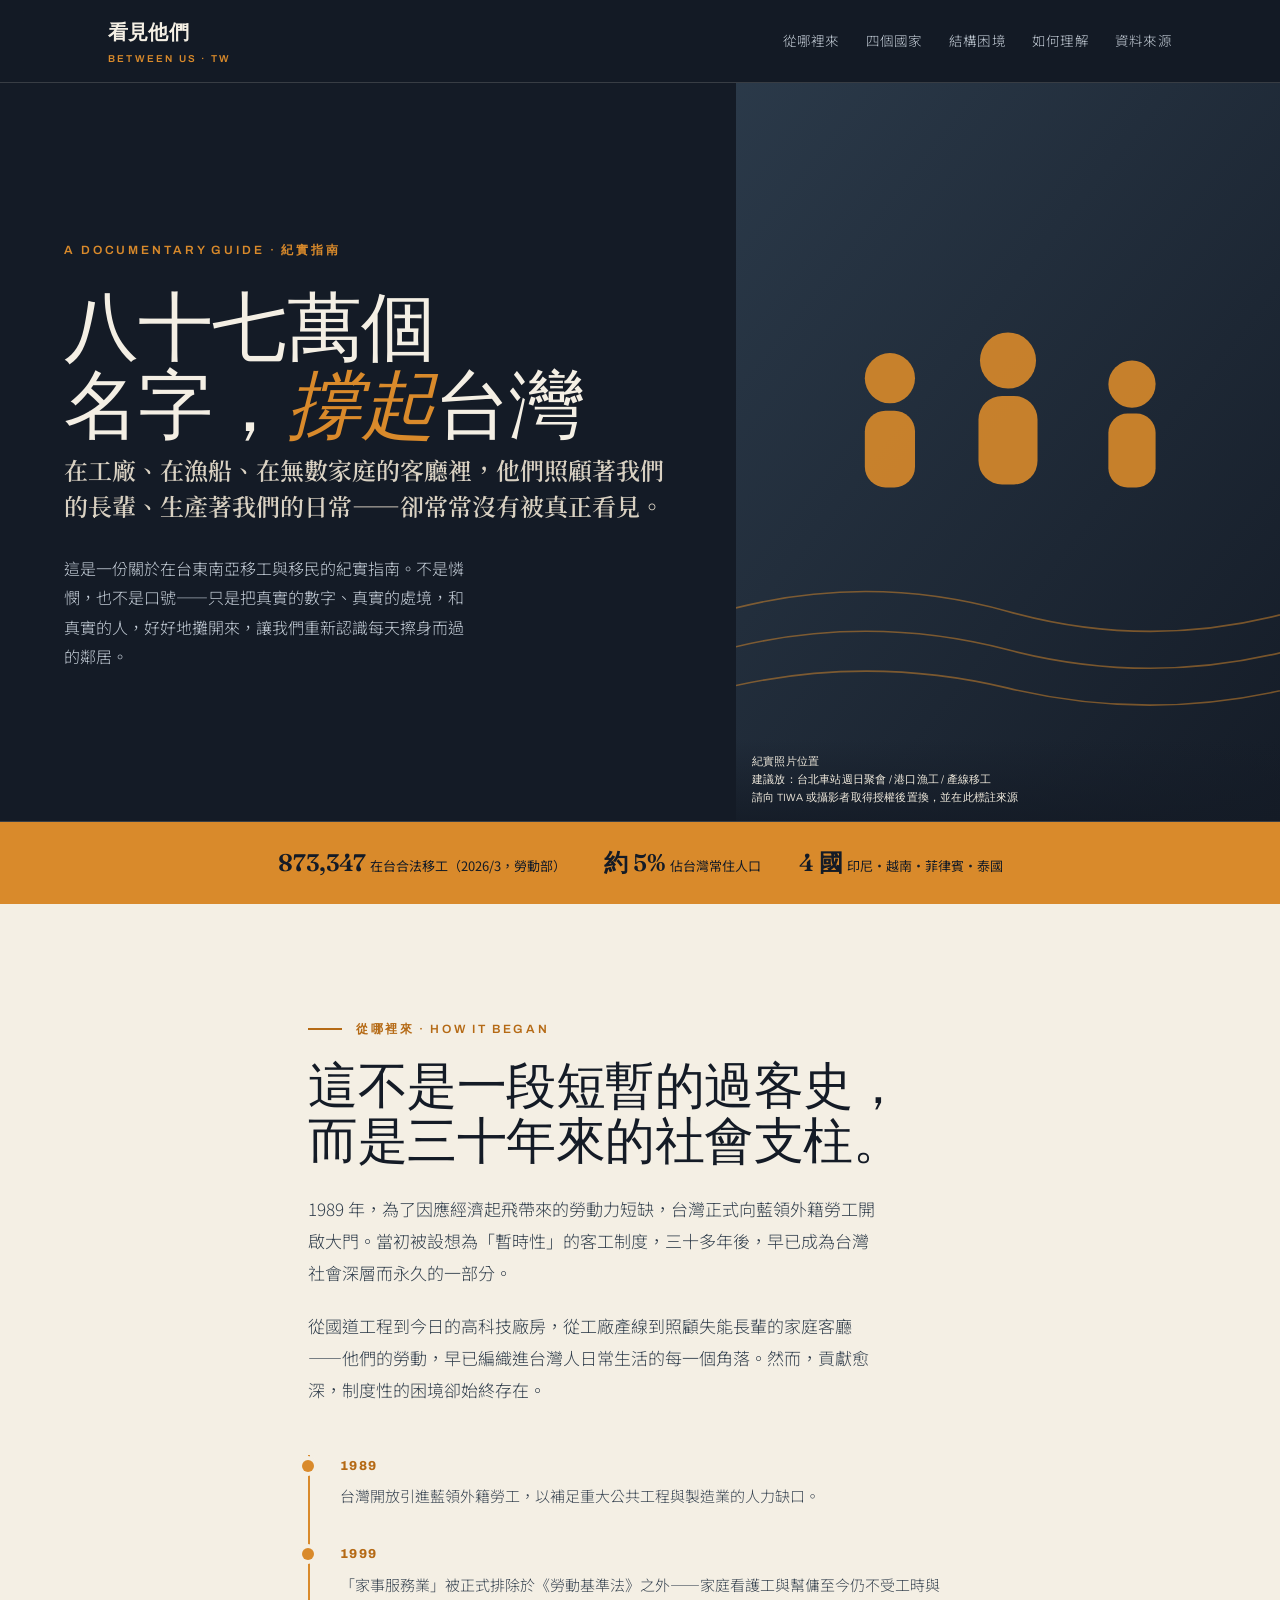
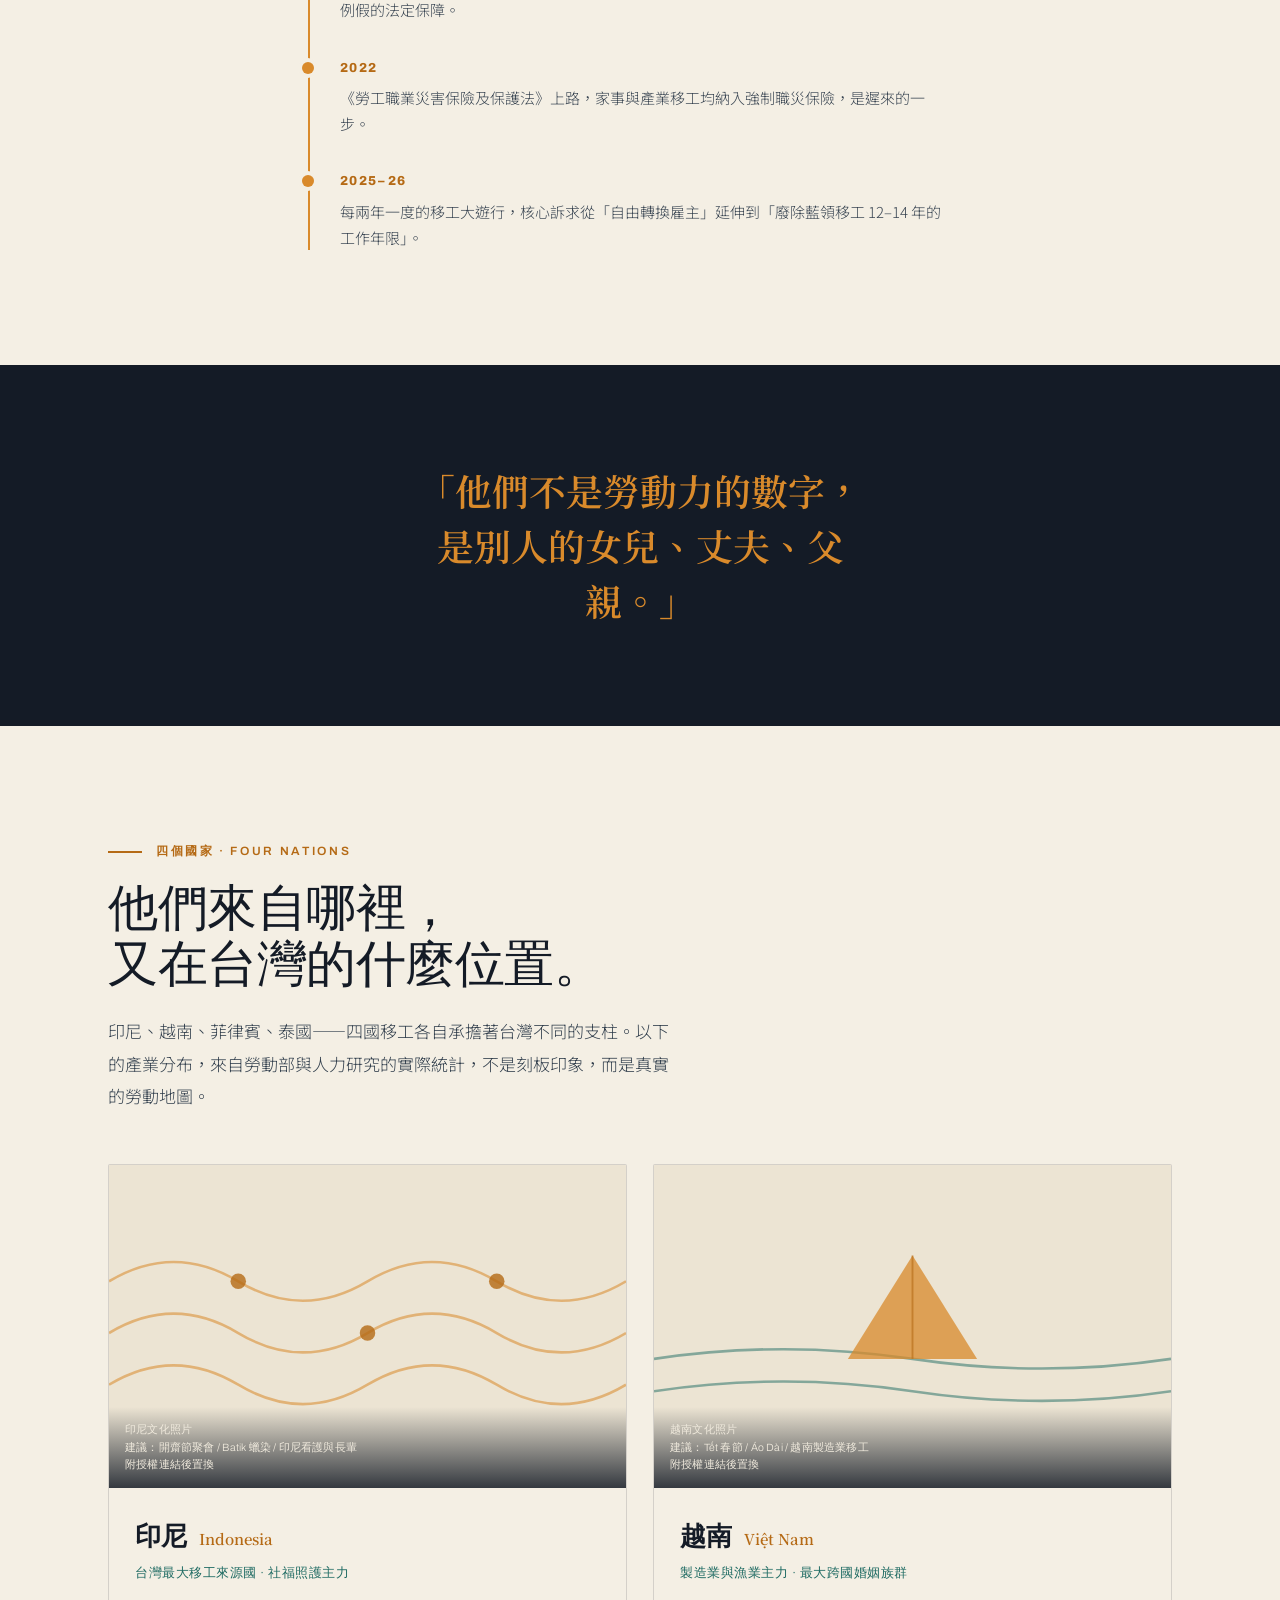
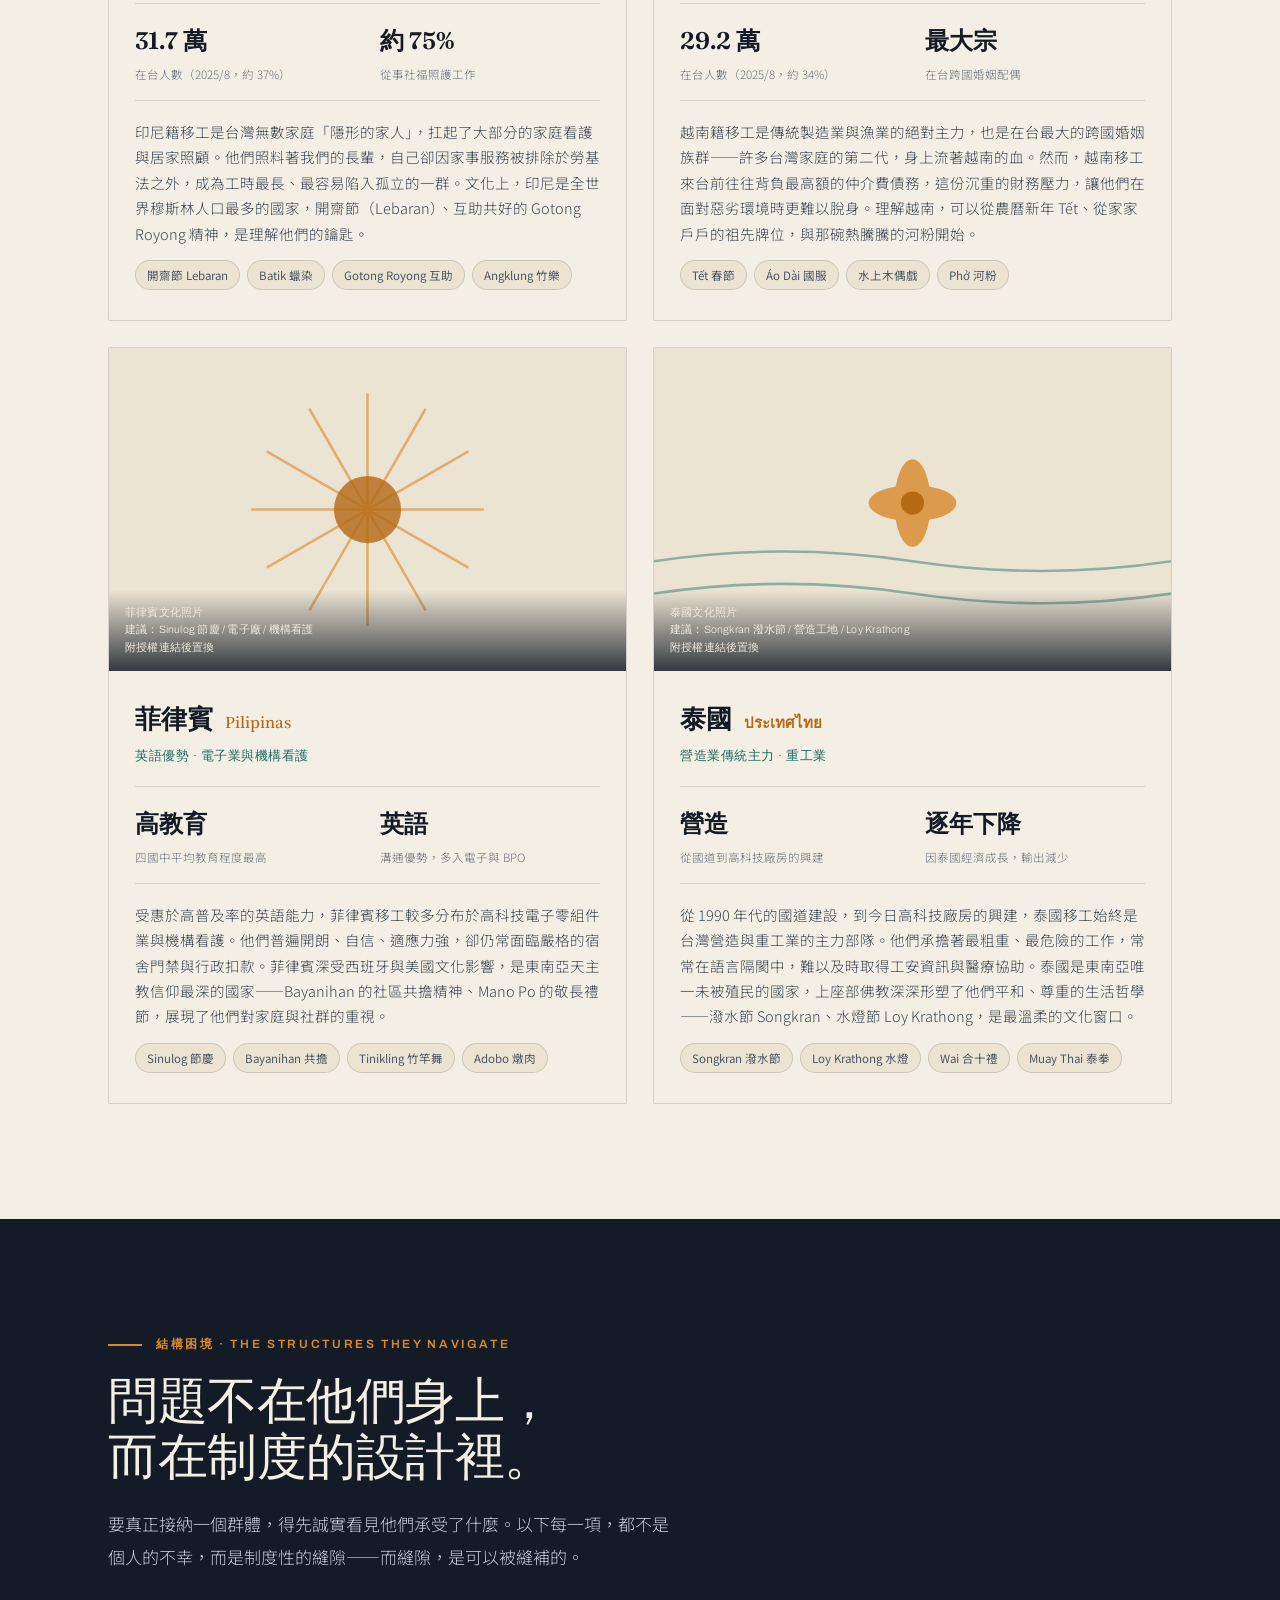
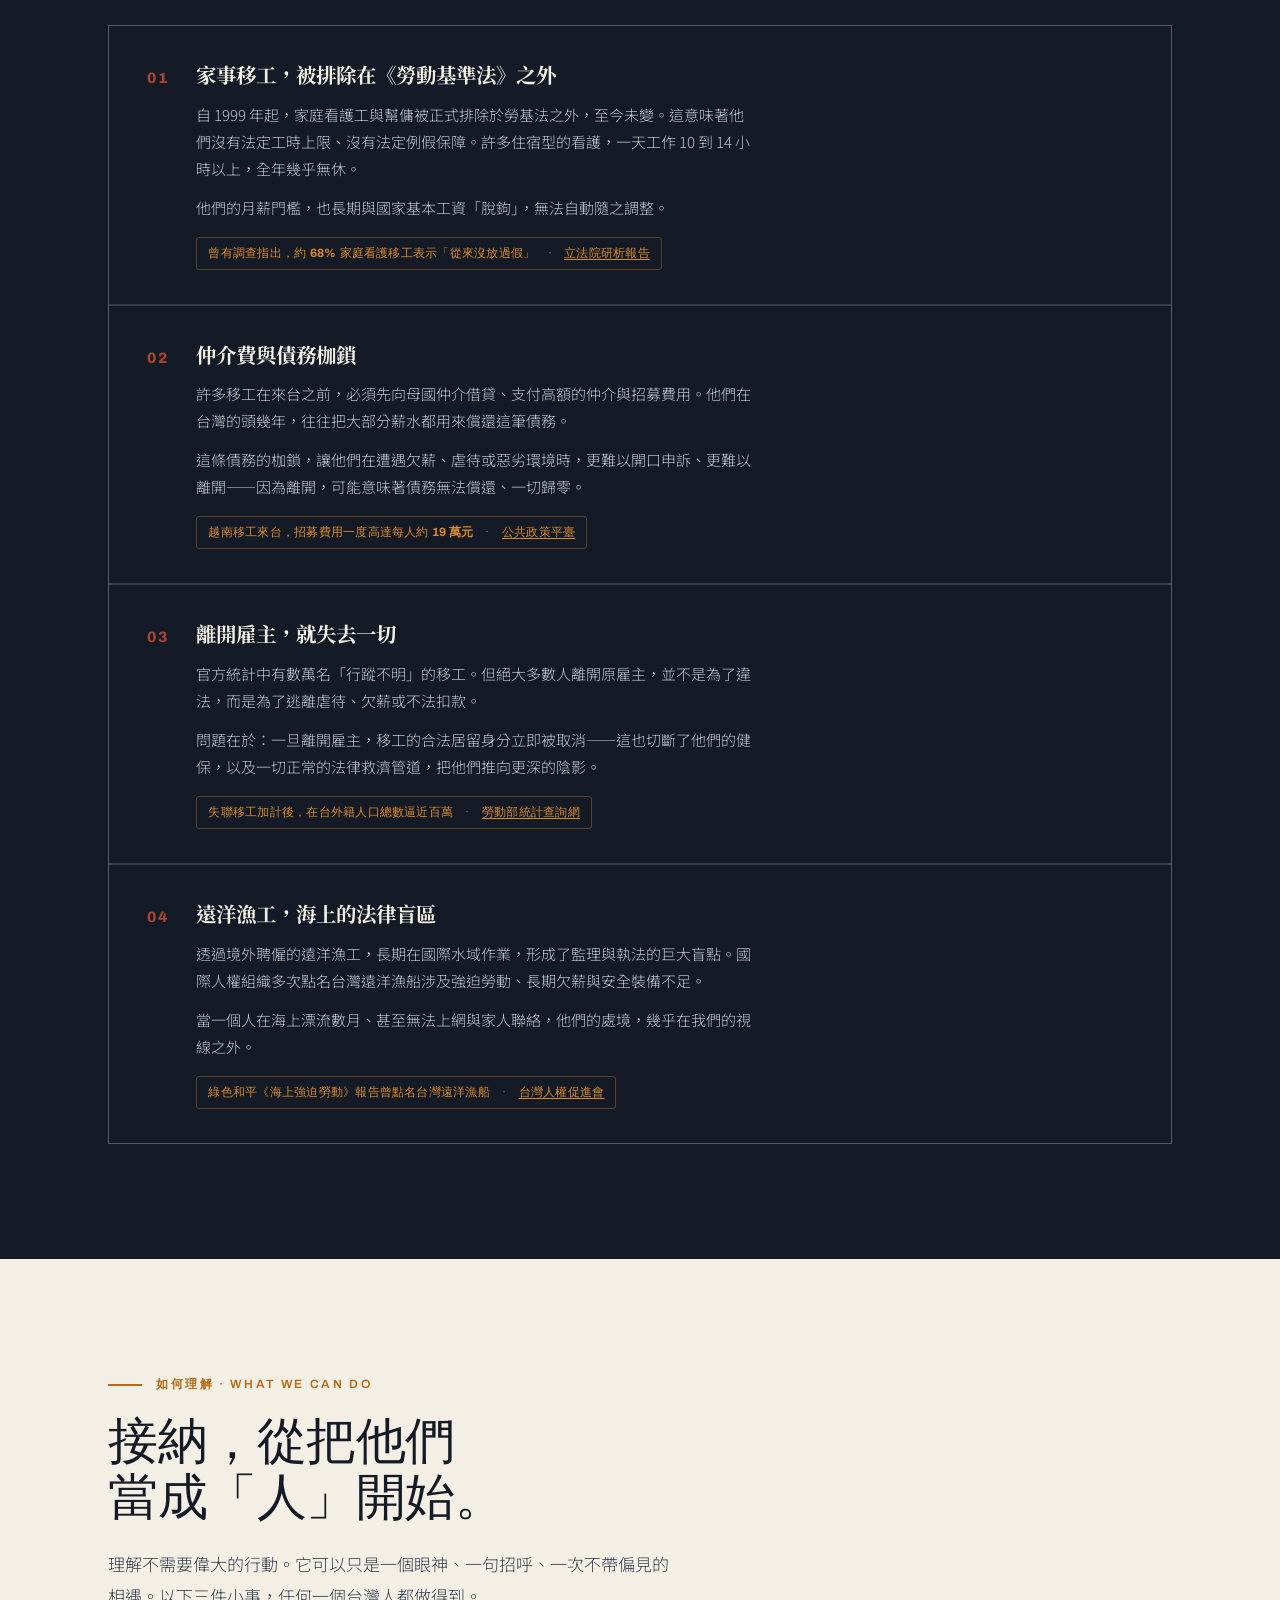
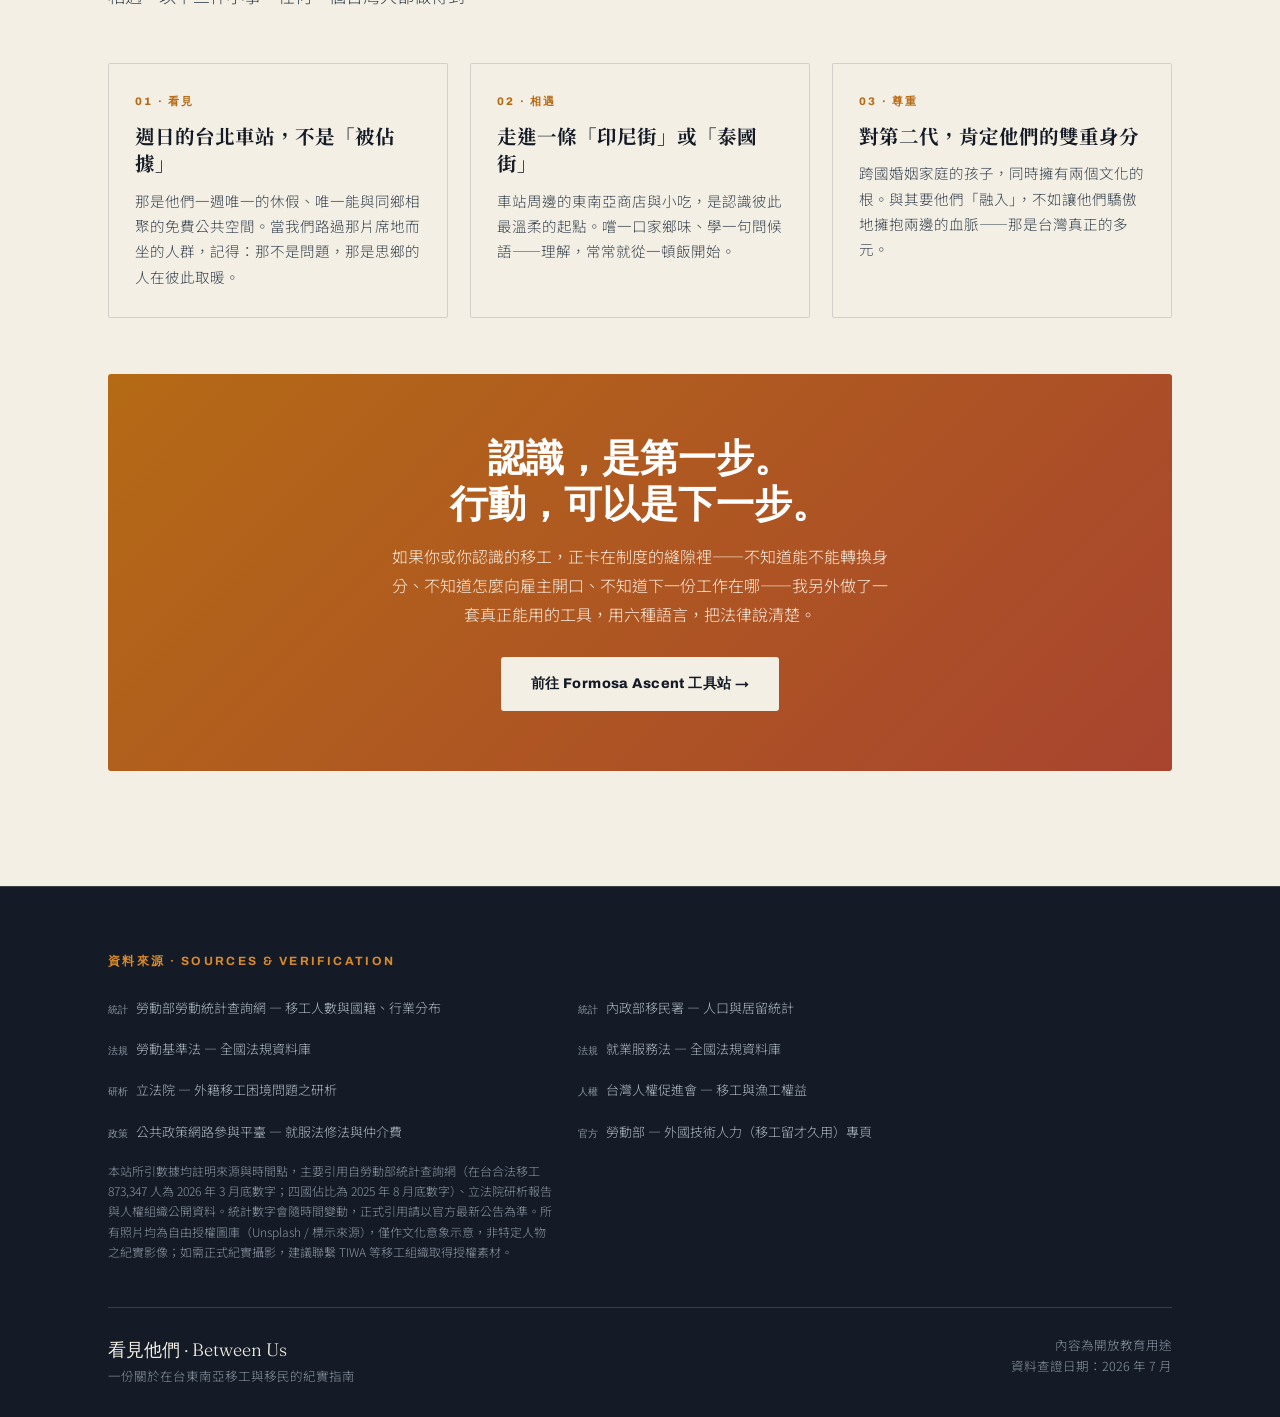
==== commit 6be3579f: "Rename culture-guide.html to index.html" ====
--- a/index.html
+++ b/index.html
@@ -1,394 +1,488 @@
 <!DOCTYPE html>
-<html lang="en">
+<html lang="zh-Hant">
 <head>
-    <meta charset="UTF-8">
-    <meta name="viewport" content="width=device-width, initial-scale=1.0">
-    <title>Culture Guide - Southeast Asian Migrant Labor & Communities</title>
-    <link rel="stylesheet" href="style.css">
+<meta charset="UTF-8">
+<meta name="viewport" content="width=device-width, initial-scale=1.0">
+<title>看見他們 · Between Us — 台灣的東南亞移工與移民</title>
+<meta name="description" content="八十七萬個名字，撐起台灣的工廠、漁船與長照。這是一份關於在台東南亞移工與移民的紀實指南——他們的貢獻、他們面對的結構困境，以及我們可以怎麼理解與接納。">
+<link rel="preconnect" href="https://fonts.googleapis.com">
+<link rel="preconnect" href="https://fonts.gstatic.com" crossorigin>
+<link href="https://fonts.googleapis.com/css2?family=Noto+Serif+TC:wght@500;600;700;900&family=Noto+Sans+TC:wght@300;400;500;700&family=Fraunces:ital,opsz,wght@0,9..144,400;0,9..144,600;1,9..144,400&family=Archivo:wght@600;800&display=swap" rel="stylesheet">
+<style>
+:root{
+  --ink:#141b26;          /* deep ink navy, base */
+  --ink-soft:#2b3a4a;
+  --paper:#f4efe4;        /* warm reading paper */
+  --paper-2:#ece4d3;
+  --marigold:#d98a2b;     /* single warm accent — SE Asian textile ochre */
+  --marigold-deep:#b56a15;
+  --clay:#a8442f;         /* secondary, used sparingly for hardship */
+  --teal:#1f6b63;         /* used only in data */
+  --mist:#8b96a3;
+  --line:rgba(20,27,38,.14);
+  --line-light:rgba(244,239,228,.16);
+  --serif:'Noto Serif TC',serif;
+  --sans:'Noto Sans TC',sans-serif;
+  --display:'Fraunces',Georgia,serif;
+  --mono:'Archivo',sans-serif;
+}
+*{box-sizing:border-box;margin:0;padding:0}
+html{scroll-behavior:smooth}
+body{background:var(--ink);color:var(--paper);font-family:var(--sans);font-weight:300;line-height:1.75;-webkit-font-smoothing:antialiased}
+@media (prefers-reduced-motion:reduce){html{scroll-behavior:auto}*{animation:none!important;transition:none!important}}
+img{max-width:100%;display:block}
+a{color:inherit}
+.wrap{max-width:1120px;margin:0 auto;padding:0 28px}
+.narrow{max-width:720px;margin:0 auto;padding:0 28px}
+
+/* ---------- NAV ---------- */
+nav{position:sticky;top:0;z-index:50;background:rgba(20,27,38,.86);backdrop-filter:blur(12px);border-bottom:1px solid var(--line-light)}
+.nav-in{max-width:1120px;margin:0 auto;padding:14px 28px;display:flex;align-items:center;justify-content:space-between;gap:18px}
+.brand{font-family:var(--display);font-size:20px;font-weight:600;letter-spacing:.01em;color:var(--paper);text-decoration:none;white-space:nowrap}
+.brand small{font-family:var(--mono);font-size:10px;font-weight:600;letter-spacing:.22em;color:var(--marigold);display:block;text-transform:uppercase;margin-top:1px}
+.nav-links{display:flex;gap:26px;flex-wrap:wrap}
+.nav-links a{font-size:13.5px;color:#c3ccd6;text-decoration:none;letter-spacing:.02em;transition:color .2s;white-space:nowrap}
+.nav-links a:hover{color:var(--marigold)}
+@media(max-width:760px){.nav-links{display:none}}
+
+/* ---------- HERO ---------- */
+header.hero{position:relative;padding:0;overflow:hidden;border-bottom:1px solid var(--line-light)}
+.hero-grid{display:grid;grid-template-columns:1.15fr .85fr;min-height:82vh}
+@media(max-width:900px){.hero-grid{grid-template-columns:1fr;min-height:auto}}
+.hero-text{padding:9vh 5vw 8vh;display:flex;flex-direction:column;justify-content:center}
+.hero-eyebrow{font-family:var(--mono);font-size:12px;font-weight:600;letter-spacing:.24em;text-transform:uppercase;color:var(--marigold);margin-bottom:26px}
+.hero h1{font-family:var(--display);font-weight:400;font-size:clamp(2.6rem,6vw,4.7rem);line-height:1.04;letter-spacing:-.01em;color:var(--paper);margin-bottom:8px}
+.hero h1 em{font-style:italic;color:var(--marigold)}
+.hero .zh-sub{font-family:var(--serif);font-weight:600;font-size:clamp(1.1rem,2.2vw,1.5rem);color:#d9d1c2;margin-bottom:30px;line-height:1.5}
+.hero p.lead{font-size:16px;line-height:1.85;color:#c3ccd6;max-width:46ch;font-weight:300}
+.hero-figure{position:relative;background:var(--ink-soft)}
+.hero-figure img{width:100%;height:100%;object-fit:cover;filter:saturate(.92) contrast(1.02)}
+.hero-figure figcaption{position:absolute;bottom:0;left:0;right:0;padding:14px 18px;font-family:var(--mono);font-size:10.5px;letter-spacing:.04em;color:#e7e0d2;background:linear-gradient(transparent,rgba(20,27,38,.82));line-height:1.5}
+.hero-figure figcaption a{color:var(--marigold);text-decoration:none}
+
+/* scale ribbon under hero */
+.ribbon{background:var(--marigold);color:var(--ink)}
+.ribbon-in{max-width:1120px;margin:0 auto;padding:20px 28px;display:flex;gap:38px;flex-wrap:wrap;align-items:baseline;justify-content:center}
+.ribbon b{font-family:var(--display);font-weight:600;font-size:1.5rem}
+.ribbon span{font-size:13px;font-weight:400}
+
+/* ---------- SECTION SCAFFOLD ---------- */
+section{padding:clamp(64px,9vw,120px) 0}
+.sec-paper{background:var(--paper);color:var(--ink)}
+.sec-ink{background:var(--ink);color:var(--paper)}
+.kicker{font-family:var(--mono);font-size:12px;font-weight:600;letter-spacing:.22em;text-transform:uppercase;color:var(--marigold-deep);margin-bottom:18px;display:flex;align-items:center;gap:14px}
+.sec-ink .kicker{color:var(--marigold)}
+.kicker::before{content:"";width:34px;height:2px;background:currentColor;display:inline-block}
+h2.sec-title{font-family:var(--display);font-weight:400;font-size:clamp(2rem,4.2vw,3.1rem);line-height:1.12;letter-spacing:-.01em;margin-bottom:24px;max-width:20ch}
+.sec-ink h2.sec-title{color:var(--paper)}
+.body-lg{font-size:17px;line-height:1.9;font-weight:300;max-width:64ch}
+.body-lg + .body-lg{margin-top:20px}
+.sec-paper .body-lg{color:#33404e}
+
+/* pull quote */
+.pull{font-family:var(--serif);font-weight:600;font-size:clamp(1.5rem,3.4vw,2.3rem);line-height:1.5;color:var(--clay);max-width:22ch;margin:8px auto;text-align:center}
+.sec-ink .pull{color:var(--marigold)}
+
+/* ---------- DATA STRIP ---------- */
+.data-grid{display:grid;grid-template-columns:repeat(4,1fr);gap:1px;background:var(--line);border:1px solid var(--line);margin-top:52px}
+@media(max-width:820px){.data-grid{grid-template-columns:repeat(2,1fr)}}
+.data-cell{background:var(--paper);padding:30px 24px}
+.data-cell .num{font-family:var(--display);font-weight:600;font-size:clamp(1.9rem,3.4vw,2.7rem);line-height:1;color:var(--ink);letter-spacing:-.01em}
+.data-cell .num small{font-size:.5em;color:var(--marigold-deep);font-weight:600}
+.data-cell .lbl{font-size:13px;color:#55606d;margin-top:12px;line-height:1.55}
+.data-cell .src{font-family:var(--mono);font-size:10px;letter-spacing:.03em;color:var(--mist);margin-top:10px}
+.data-cell .src a{color:var(--marigold-deep);text-decoration:none}
+
+/* ---------- ORIGIN TIMELINE ---------- */
+.timeline{margin-top:48px;border-left:2px solid var(--marigold);padding-left:30px;display:flex;flex-direction:column;gap:34px;max-width:640px}
+.tl-item{position:relative}
+.tl-item::before{content:"";position:absolute;left:-38px;top:5px;width:12px;height:12px;border-radius:50%;background:var(--marigold);box-shadow:0 0 0 4px var(--ink)}
+.sec-paper .tl-item::before{box-shadow:0 0 0 4px var(--paper)}
+.tl-year{font-family:var(--mono);font-weight:800;font-size:13px;letter-spacing:.1em;color:var(--marigold-deep)}
+.tl-body{font-size:15px;line-height:1.7;margin-top:6px}
+.sec-paper .tl-body{color:#3a4653}
+
+/* ---------- COUNTRY CARDS ---------- */
+.country-head{display:grid;grid-template-columns:1fr;gap:8px;margin-bottom:14px}
+.countries{display:grid;grid-template-columns:repeat(2,1fr);gap:26px;margin-top:52px}
+@media(max-width:820px){.countries{grid-template-columns:1fr}}
+.country{background:var(--paper);border:1px solid var(--line);border-radius:2px;overflow:hidden;display:flex;flex-direction:column}
+.country .photo{aspect-ratio:16/10;background:var(--paper-2);position:relative;overflow:hidden}
+.country .photo img{width:100%;height:100%;object-fit:cover}
+.country .photo .cap{position:absolute;bottom:0;left:0;right:0;font-family:var(--mono);font-size:9.5px;letter-spacing:.03em;color:#f0eadd;padding:9px 12px;background:linear-gradient(transparent,rgba(20,27,38,.8));line-height:1.5}
+.country .photo .cap a{color:var(--marigold);text-decoration:none}
+.country .inner{padding:26px 26px 30px}
+.country .flagline{display:flex;align-items:baseline;gap:12px;margin-bottom:4px}
+.country h3{font-family:var(--display);font-weight:600;font-size:1.6rem;color:var(--ink)}
+.country .native{font-family:var(--serif);color:var(--marigold-deep);font-size:15px;font-weight:600}
+.country .role{font-size:12.5px;font-family:var(--mono);letter-spacing:.04em;color:var(--teal);text-transform:uppercase;margin-bottom:16px}
+.country p{font-size:14.5px;line-height:1.75;color:#3a4653;font-weight:300}
+.country .stat-inline{display:flex;gap:24px;margin:18px 0;padding:16px 0;border-top:1px solid var(--line);border-bottom:1px solid var(--line)}
+.country .stat-inline div{flex:1}
+.country .stat-inline .v{font-family:var(--display);font-weight:600;font-size:1.5rem;color:var(--ink)}
+.country .stat-inline .k{font-size:11.5px;color:#66707d;margin-top:2px}
+.tags{display:flex;flex-wrap:wrap;gap:7px;margin-top:14px}
+.tag{font-size:11.5px;background:var(--paper-2);border:1px solid var(--line);color:#4a5661;padding:4px 11px;border-radius:20px;font-weight:400}
+
+/* ---------- HARDSHIP ---------- */
+.hard-list{margin-top:52px;display:flex;flex-direction:column;gap:2px;background:var(--line-light);border:1px solid var(--line-light)}
+.hard{background:var(--ink);padding:34px clamp(20px,3vw,40px);display:grid;grid-template-columns:auto 1fr;gap:28px;align-items:start}
+@media(max-width:640px){.hard{grid-template-columns:1fr;gap:12px}}
+.hard .no{font-family:var(--mono);font-weight:800;font-size:15px;color:var(--clay);letter-spacing:.1em;padding-top:5px}
+.hard h4{font-family:var(--serif);font-weight:700;font-size:1.28rem;color:var(--paper);margin-bottom:12px;line-height:1.4}
+.hard p{font-size:15px;line-height:1.8;color:#bdc6d1;font-weight:300;max-width:70ch}
+.hard p + p{margin-top:12px}
+.hard .fact{display:inline-block;font-family:var(--mono);font-size:12px;letter-spacing:.02em;color:var(--marigold);border:1px solid rgba(217,138,43,.35);padding:5px 11px;border-radius:3px;margin-top:16px}
+.hard .fact a{color:inherit;text-decoration:underline;text-underline-offset:2px}
+
+/* ---------- ACCEPT / CTA ---------- */
+.accept-grid{display:grid;grid-template-columns:repeat(3,1fr);gap:22px;margin-top:50px}
+@media(max-width:820px){.accept-grid{grid-template-columns:1fr}}
+.accept{background:var(--paper);border:1px solid var(--line);padding:28px 26px;border-radius:2px}
+.accept .n{font-family:var(--mono);font-size:11px;letter-spacing:.2em;color:var(--marigold-deep);font-weight:800;text-transform:uppercase}
+.accept h4{font-family:var(--serif);font-weight:700;font-size:1.22rem;color:var(--ink);margin:12px 0 10px;line-height:1.4}
+.accept p{font-size:14.5px;color:#3a4653;line-height:1.75;font-weight:300}
+
+.tool-band{background:linear-gradient(135deg,var(--marigold-deep),var(--clay));color:var(--paper);border-radius:3px;padding:clamp(36px,5vw,60px);margin-top:56px;text-align:center}
+.tool-band h3{font-family:var(--display);font-weight:600;font-size:clamp(1.6rem,3.4vw,2.4rem);line-height:1.2;margin-bottom:16px;color:#fff}
+.tool-band p{font-size:16px;color:#fbeede;max-width:56ch;margin:0 auto 28px;line-height:1.8;font-weight:300}
+.tool-btn{display:inline-flex;align-items:center;gap:10px;background:var(--paper);color:var(--ink);font-family:var(--mono);font-weight:800;font-size:14px;letter-spacing:.03em;padding:15px 30px;border-radius:3px;text-decoration:none;transition:transform .2s,box-shadow .2s}
+.tool-btn:hover{transform:translateY(-2px);box-shadow:0 12px 30px rgba(0,0,0,.25)}
+
+/* ---------- SOURCES / FOOTER ---------- */
+.sources{background:var(--ink);border-top:1px solid var(--line-light);padding:64px 0 30px}
+.sources h4{font-family:var(--mono);font-size:12px;letter-spacing:.2em;text-transform:uppercase;color:var(--marigold);margin-bottom:22px}
+.src-grid{display:grid;grid-template-columns:repeat(2,1fr);gap:12px 40px;max-width:900px}
+@media(max-width:700px){.src-grid{grid-template-columns:1fr}}
+.src-grid a{font-size:13px;color:#aeb8c3;text-decoration:none;line-height:1.7;border-bottom:1px solid transparent;padding:3px 0;transition:color .2s}
+.src-grid a:hover{color:var(--marigold)}
+.src-grid a span{font-family:var(--mono);font-size:10px;color:var(--mist);margin-right:8px}
+footer .foot-btm{border-top:1px solid var(--line-light);margin-top:44px;padding-top:26px;display:flex;justify-content:space-between;flex-wrap:wrap;gap:16px;font-size:12.5px;color:var(--mist)}
+footer .foot-btm .brand2{font-family:var(--display);font-size:18px;color:var(--paper)}
+.disclaimer{font-size:12px;color:var(--mist);line-height:1.7;max-width:74ch;margin-top:14px;font-weight:300}
+
+/* reveal on scroll */
+/* photo slots (designed placeholders for licensed photos) */
+.photo-slot{position:relative;width:100%;height:100%;overflow:hidden}
+.photo-slot svg{width:100%;height:100%;display:block}
+.hero-slot{min-height:340px}
+.slot-note{position:absolute;left:0;right:0;bottom:0;padding:14px 16px;font-family:var(--mono);font-size:10.5px;line-height:1.7;letter-spacing:.02em;color:#f0eadd;background:linear-gradient(transparent,rgba(20,27,38,.85));text-align:left}
+.slot-note.dark{color:#f0eadd}
+.country-slot{aspect-ratio:16/10}
+transform:translateY(24px);transition:opacity .7s ease,transform .7s ease}
+.reveal.in{opacity:1;transform:none}
+@media (prefers-reduced-motion:reduce){.reveal{opacity:1;transform:none}}
+</style>
 </head>
 <body>
-    <div class="site-wrapper">
-        <nav class="navbar">
-            <div class="nav-container">
-                <div class="logo">Culture Guide</div>
-                <ul class="nav-links">
-                    <li><a href="#" class="nav-btn active" data-tab="home">Home</a></li>
-                    <li><a href="#" class="nav-btn" data-tab="about">About</a></li>
-                    <li><a href="#" class="nav-btn" data-tab="indonesia">Indonesia</a></li>
-                    <li><a href="#" class="nav-btn" data-tab="philippines">Philippines</a></li>
-                    <li><a href="#" class="nav-btn" data-tab="thailand">Thailand</a></li>
-                    <li><a href="#" class="nav-btn" data-tab="vietnam">Vietnam</a></li>
-                </ul>
-            </div>
-        </nav>
-
-        <main class="content-area">
-            
-            <section id="home" class="tab-content active">
-                <div class="hero">
-                    <div class="container">
-                        <span class="badge">Advocacy & Cultural Empowerment</span>
-                        <h1>Southeast Asian Migrant Labor Guide</h1>
-                        <p class="lead">Deepening community awareness regarding migrant worker and immigrant rights in Taiwan, breaking down structural biases, and building a more inclusive society.</p>
-                    </div>
-                </div>
-                
-                <div class="container section">
-                    <div class="grid-2">
-                        <div class="text-block">
-                            <h2 class="section-title">Introduction to Immigrant Communities in Taiwan</h2>
-                            <p>According to recent official statistics from the Ministry of Labor and the National Immigration Agency, the population of migrant workers and Southeast Asian immigrants in Taiwan has surpassed 800,000 individuals, accounting for roughly 3.5% of Taiwan's total population. These individuals, coming primarily from Indonesia, Vietnam, the Philippines, and Thailand, not only form the backbone of our electronics manufacturing lines and major public infrastructure projects but also support the social welfare and long-term care systems by looking after thousands of Taiwanese families and elders.</p>
-                            
-                            <p>The historical trajectory of this migration dates back to the early 1990s when Taiwan formally opened its doors to foreign blue-collar labor to fuel its roaring economic expansion and address domestic labor shortages. Over the decades, what began as temporary guest-worker contracts has evolved into a permanent, deeply embedded demographic pillar of Taiwanese society. Despite their foundational contributions, migrant communities face ongoing systemic hurdles rooted in rigid institutional designs, language access deficits, and societal exclusion.</p>
-                            
-                            <p>This platform serves as an objective, transparent resource to highlight systemic inequities while celebrating the vibrant cultures, histories, and traditions these communities share with us. By shifting the narrative from passive commodities to active cultural and economic agents, we look to foster a landscape of genuine cross-border peer respect.</p>
-                        </div>
-                        <div class="image-box">
-                            <img src="https://images.unsplash.com/photo-1541888946425-d81bb19240f5?auto=format&fit=crop&w=800&q=80" alt="Taiwan public infrastructure representing migrant labor contributions">
-                            <span class="img-caption">Figure 1.1: Behind major public works and infrastructure lies the dedicated labor of migrant workers.</span>
-                        </div>
-                    </div>
-
-                    <div class="challenges-section">
-                        <h3 class="subsection-title">Core Institutional Challenges Faced by Migrant Workers</h3>
-                        <div class="challenges-grid">
-                            <div class="challenge-card">
-                                <h4>Labor Standards Act (LSA) Exclusion</h4>
-                                <ul class="bullet-list">
-                                    <li><strong>Legal Exclusion:</strong> Domestic workers and live-in caregivers remain explicitly excluded from the legal protections of Taiwan's Labor Standards Act.</li>
-                                    <li><strong>Excessive Hours:</strong> Lacking regulated working hours, live-in caregivers routinely work 10 to 14+ hours a day without mandated weekly rest days.</li>
-                                    <li><strong>Wage Decoupling:</strong> Their minimum monthly wage is decoupled from the official national minimum wage, preventing them from automatically benefiting from standard legal adjustments.</li>
-                                </ul>
-                            </div>
-                            <div class="challenge-card">
-                                <h4>Private Broker System & Debt Bondage</h4>
-                                <ul class="bullet-list">
-                                    <li><strong>High Placement Fees:</strong> Despite regulations under the Employment Service Act, workers are frequently charged exorbitant upfront recruitment fees by agencies in their home countries.</li>
-                                    <li><strong>Financial Vulnerability:</strong> Migrant workers often spend their first years in Taiwan allocating most of their wages to pay off these debts, making it incredibly difficult to report workplace abuse or walk away from bad employers.</li>
-                                </ul>
-                            </div>
-                            <div class="challenge-card">
-                                <h4>Undocumented Status & Structural Realities</h4>
-                                <ul class="bullet-list">
-                                    <li><strong>Reason for Leaving:</strong> Official immigration data counts over 80,000 to 94,000 "unaccounted-for" workers. The vast majority leave their original employers not to break laws, but to flee abusive treatment, withheld wages, or illegal deductions.</li>
-                                    <li><strong>Rights Vacuum:</strong> Leaving an employer cancels a worker's legal residency status, which cuts them off from the National Health Insurance (NHI) system and deprives them of standard legal remedies.</li>
-                                </ul>
-                            </div>
-                            <div class="challenge-card">
-                                <h4>Distant-Water Fishing Isolation</h4>
-                                <ul class="bullet-list">
-                                    <li><strong>Regulatory Gaps:</strong> Migrant fishers hired via overseas recruitment routes operate on international waters, creating major monitoring and law enforcement blind spots.</li>
-                                    <li><strong>International Alerts:</strong> Global human rights organizations continually flag concerns over forced labor, non-payment of wages, and inadequate safety gear within long-haul fishing operations.</li>
-                                </ul>
-                            </div>
-                        </div>
-                    </div>
-                </div>
-            </section>
-
-            <section id="about" class="tab-content">
-                <div class="hero-short">
-                    <div class="container">
-                        <h1>About the Culture Guide</h1>
-                        <p class="lead">Bridging Hearts, Raising Voices, and Understanding Rights in Taiwan</p>
-                    </div>
-                </div>
-                <div class="container section small-container">
-                    <div class="about-intro">
-                        <h2>Welcome to a Space of Recognition, Respect, and Dialogue</h2>
-                        <p class="highlight-text">Hi, I'm Victor from Taitung. I created this Culture Guide because I firmly believe that the rich heritage of Southeast Asian communities—and the institutional labor and human rights hurdles they navigate here in Taiwan—deserve to be openly seen, honestly discussed, and structurally addressed.</p>
-                        <p>Every single year, hundreds of thousands of people leave behind their families in Indonesia, the Philippines, Thailand, and Vietnam to come to Taiwan for better employment opportunities. They bring along incredible culinary heritages, beautiful religious celebrations, music, art forms, and deep personal narratives that make our multicultural society far more vibrant. At the same time, they face severe systemic isolation driven by language barriers, grueling hours, inadequate legal protections, and lingering cultural stereotypes.</p>
-                    </div>
-                    
-                    <div class="audience-box">
-                        <h3>Our Main Goals and Target Focus Areas:</h3>
-                        <ul class="bullet-list">
-                            <li><strong>For Migrant & Immigrant Communities:</strong> A supportive platform that honors their native cultural dignity and offers an accessible window into labor rights awareness.</li>
-                            <li><strong>For Local Neighbors, Classrooms, & Public Schools:</strong> Providing verified, authentic cultural resources to help students and locals dismantle stereotypes and build true peer connections.</li>
-                            <li><strong>For Second-Generation Youth:</strong> Encouraging children of multicultural cross-border families to proudly embrace and understand both sides of their identity.</li>
-                            <li><strong>For Advocacy Partners & Volunteers:</strong> Driving broader public attention toward critical policy reforms, including long-term care restructuring and distant-water fishing labor standard improvements.</li>
-                        </ul>
-                    </div>
-                </div>
-            </section>
-
-            <section id="indonesia" class="tab-content">
-                <div class="container section">
-                    <div class="country-header">
-                        <h2>Indonesia Portfolio</h2>
-                        <p class="country-desc">Indonesia is the largest archipelago nation in the world, consisting of over 17,000 islands and more than 300 unique ethnic groups. Its history blends local animist heritages, grand Hindu-Buddhist empires, Islamic expansion, and decades of Dutch colonial rule.</p>
-                        <p class="country-context"><strong>Taiwan Context:</strong> Indonesian workers constitute the overwhelming majority of Taiwan's domestic caregivers and long-term home health assistants. As they look after our elderly, their exclusion from the Labor Standards Act puts them at the highest risk of personal isolation and unmitigated work hours.</p>
-                    </div>
-                    
-                    <div class="info-grid">
-                        <div class="info-item">
-                            <h5>🎉 Core Festivals</h5>
-                            <ul class="bullet-list">
-                                <li><strong>Eid al-Fitr (Lebaran):</strong> Marks the conclusion of the holy month of Ramadan; workers gather for prayer and share festive turmeric rice dishes.</li>
-                                <li><strong>Nyepi:</strong> The Balinese Day of Silence, characterized by self-reflection, fasting, and a total shutdown of lights and activities.</li>
-                                <li><strong>Independence Day:</strong> Celebrated on August 17th with community parades and traditional games like climbing greased bamboo poles to honor freedom from Dutch rule.</li>
-                                <li><strong>Waisak:</strong> A sacred Buddhist holiday commemorating the birth, enlightenment, and passing of Gautama Buddha.</li>
-                                <li><strong>Christmas:</strong> An important annual gathering and prayer celebration for Christian and Catholic families across the archipelago.</li>
-                            </ul>
-                        </div>
-                        <div class="info-item">
-                            <h5>🤝 Traditions & Cultural Values</h5>
-                            <ul class="bullet-list">
-                                <li><strong>Gotong Royong:</strong> The deeply ingrained spirit of mutual assistance, where an entire community unselfishly shares labor to carry heavy communal loads.</li>
-                                <li><strong>Respect for Elders:</strong> A strong social order emphasizing deference toward family elders, featuring polite vocal inflections and respectful physical gestures.</li>
-                                <li><strong>Ceremonial Attire:</strong> Major lifecycle events and weddings call for traditional attire, notably the lace Kebaya blouse for women and a wrapped Sarong.</li>
-                            </ul>
-                        </div>
-                        <div class="info-item">
-                            <h5>✨ Unique Cultural Practices</h5>
-                            <ul class="bullet-list">
-                                <li><strong>Wayang Kulit:</strong> Exquisite leather shadow puppetry performance that typically acts out classic epics like the Ramayana.</li>
-                                <li><strong>Batik Artistry:</strong> A renowned wax-resist fabric dyeing technique recognized as a UNESCO Masterpiece of Oral and Intangible Heritage.</li>
-                                <li><strong>Angklung Music:</strong> A traditional bamboo musical instrument where each player shakes a specific single pitch, requiring perfect group harmony.</li>
-                                <li><strong>Pencak Silat:</strong> A highly expressive and traditional martial arts class prioritizing mental fortitude alongside physical defense forms.</li>
-                                <li><strong>Fahombo (Stone Jumping):</strong> An iconic manhood ritual from Nias Island where young men leap over two-meter-high stone towers to prove bravery.</li>
-                            </ul>
-                        </div>
-                        <div class="info-item">
-                            <h5>🎨 Artistic Expressions</h5>
-                            <ul class="bullet-list">
-                                <li><strong>Gamelan Ensemble:</strong> A majestic orchestral format composed mainly of bronze gongs, xylophones, and percussion instruments used in courts and temples.</li>
-                                <li><strong>Classical Dances:</strong> Famous Balinese expressions like the Kecak (monkey chant dance) or Legong, demanding micro-precision in eye movements and hand expressions.</li>
-                                <li><strong>Wood Carving:</strong> Mastery centering around regions like Jepara and Bali, transferring historical myths directly onto doors, structural columns, and home furniture.</li>
-                            </ul>
-                        </div>
-                        <div class="info-item">
-                            <h5>📜 History & Belief Systems</h5>
-                            <ul class="bullet-list">
-                                <li><strong>Historical Path:</strong> Shaped by maritime empires like Srivijaya and Majapahit, followed by Islamic sultanates, over 300 years of Dutch East India Company dominance, and independence in 1945.</li>
-                                <li><strong>Religious Harmony:</strong> While home to the world's largest Muslim population (over 86%), the state formally guarantees and respects multiple official faiths under the national philosophy of Pancasila.</li>
-                            </ul>
-                        </div>
-                        <div class="info-item">
-                            <h5>🍛 Cuisine, Industry & Climate</h5>
-                            <ul class="bullet-list">
-                                <li><strong>Signature Dishes:</strong> Nasi Goreng (fried rice), Satay (grilled skewers), Rendang (slow-cooked coconut beef), and Gado-Gado (peanut salad). Rice is central, accented heavily with turmeric, chili, lemongrass, and coconut milk.</li>
-                                <li><strong>Key Industries:</strong> Major global exporter of palm oil, coal, and nickel mining; extensive rice agriculture; and an expansive international tourism sector.</li>
-                                <li><strong>Climate Matrix:</strong> Tropical rainforest environment featuring high humidity and consistent year-round temperatures averaging between 28°C and 32°C.</li>
-                            </ul>
-                        </div>
-                    </div>
-                </div>
-            </section>
-
-            <section id="philippines" class="tab-content">
-                <div class="container section">
-                    <div class="country-header">
-                        <h2>Philippines Portfolio</h2>
-                        <p class="country-desc">The Philippines is an archipelago of over 7,600 islands celebrated for its legendary hospitality and resilient community spirit. Centuries of Spanish colonial rule and decades of American governance created a unique cultural intersection of Catholic devotion and widespread English fluency.</p>
-                        <p class="country-context"><strong>Taiwan Context:</strong> Filipino workers carry a huge presence inside Taiwan's high-tech manufacturing corridors, cleanrooms, and semiconductor plants. Despite possessing strong educational backgrounds and tech skills, factory workers frequently face strict dormitory curfews, administrative deduction fees, and limited paths to long-term job stability.</p>
-                    </div>
-                    
-                    <div class="info-grid">
-                        <div class="info-item">
-                            <h5>🎉 Core Festivals</h5>
-                            <ul class="bullet-list">
-                                <li><strong>Sinulog Festival:</strong> Held in Cebu City every January, showcasing rhythmic street dances to honor the Santo Niño (Holy Child).</li>
-                                <li><strong>Ati-Atihan Festival:</strong> Celebrated in Aklan, where participants coat their skin in soot and don elaborate tribal gear to dance along street lines to heavy drum rhythms.</li>
-                                <li><strong>Pahiyas Festival:</strong> A dazzling harvest celebration in Lucban where homeowners completely cover their exterior walls with colorful rice wafers (Kiping) and fresh crops.</li>
-                                <li><strong>MassKara Festival:</strong> Born out of a severe economic crisis in Bacolod, featuring participants dancing in smiling masks as a symbol of resilience over hardship.</li>
-                            </ul>
-                        </div>
-                        <div class="info-item">
-                            <h5>🤝 Traditions & Cultural Values</h5>
-                            <ul class="bullet-list">
-                                <li><strong>Bayanihan Spirit:</strong> The tradition of communal unity and cooperation, famously illustrated by a whole village coming together to carry a neighbor's house on their shoulders.</li>
-                                <li><strong>Close Family Ties:</strong> Kinship networks remain deeply central; personal achievements are viewed through a family lens, and remitting money home is an important expression of mutual care.</li>
-                                <li><strong>Mano Po Custom:</strong> A beautiful gesture of respect where a younger person takes the hand of an elder and gently presses the knuckles against their own forehead to receive a blessing.</li>
-                            </ul>
-                        </div>
-                        <div class="info-item">
-                            <h5>✨ Unique Cultural Practices</h5>
-                            <ul class="bullet-list">
-                                <li><strong>Tinikling Dance:</strong> An energetic folk dance mimicking the movements of tikling birds escaping traps, where dancers step swiftly between rapidly clapping bamboo poles.</li>
-                                <li><strong>Sabong:</strong> Traditional cockfighting, which serves as a major weekend socialization event for men across rural and urban locales.</li>
-                                <li><strong>Sungka Game:</strong> A traditional mathematical board game played using shell tokens and a boat-shaped wooden board.</li>
-                            </ul>
-                        </div>
-                        <div class="info-item">
-                            <h5>🎨 Artistic Expressions</h5>
-                            <ul class="bullet-list">
-                                <li><strong>Baroque Architecture:</strong> Majestic historical stone churches designed to withstand earthquakes, reflecting a blend of European styling and local masonry.</li>
-                                <li><strong>Cariñosa Dance:</strong> A graceful folk dance representing courtship, where partners perform intricate footwork utilizing fans and handkerchiefs to express affection.</li>
-                                <li><strong>Abaca Weaving:</strong> Traditional textile production where indigenous artisans transform wild banana fibers into highly durable cloth with patterns passed down through generations.</li>
-                            </ul>
-                        </div>
-                        <div class="info-item">
-                            <h5>📜 History & Belief Systems</h5>
-                            <ul class="bullet-list">
-                                <li><strong>Historical Path:</strong> Progressed from localized pre-colonial tribal units (Barangays) to 333 years of Spanish colonial authority, followed by American administration and independence after WWII.</li>
-                                <li><strong>Religious Foundation:</strong> The prominent Catholic nation in Southeast Asia, with over 80% of the population practicing the faith alongside vivid folk elements, while Islamic traditions thrive in southern Mindanao.</li>
-                            </ul>
-                        </div>
-                        <div class="info-item">
-                            <h5>🍛 Cuisine, Industry & Climate</h5>
-                            <ul class="bullet-list">
-                                <li><strong>Signature Dishes:</strong> Chicken Adobo (soy-vinegar stew), Sinigang (sour tamarind soup), Lechon (roasted pig), Lumpia (spring rolls), and Halo-Halo (layered shaved ice dessert). Flavor profiles focus on savory, sour, and sweet combinations rather than intense heat.</li>
-                                <li><strong>Key Industries:</strong> Global hub for Business Process Outsourcing (BPO/Call Centers), high-tech electronics manufacturing, agricultural exports, and international labor services.</li>
-                                <li><strong>Climate Matrix:</strong> Tropical maritime climate with a distinct dry season from November to April and a monsoonal wet season from May to October that often brings intense Pacific typhoons.</li>
-                            </ul>
-                        </div>
-                    </div>
-                </div>
-            </section>
-
-            <section id="thailand" class="tab-content">
-                <div class="container section">
-                    <div class="country-header">
-                        <h2>Thailand Portfolio</h2>
-                        <p class="country-desc">Thailand, historically known as Siam, stands proud as the only nation in Southeast Asia that successfully avoided Western colonization during the era of European empires. Its elegant traditions are rooted in Theravada Buddhism, which shapes a respectful, calm approach to daily life.</p>
-                        <p class="country-context"><strong>Taiwan Context:</strong> Thai workers are predominantly employed within Taiwan's heavy industries, metal processing plants, and major civil engineering construction projects. Handling strenuous and hazardous tasks, they regularly navigate language barriers that can impact access to workplace safety updates and timely medical support.</p>
-                    </div>
-                    
-                    <div class="info-grid">
-                        <div class="info-item">
-                            <h5>🎉 Core Festivals</h5>
-                            <ul class="bullet-list">
-                                <li><strong>Songkran Festival:</strong> The traditional Thai New Year in April, where joyful public water fights symbolize cleansing away the prior year's misfortune and showing respect to elders.</li>
-                                <li><strong>Loy Krathong:</strong> Celebrated every November by floating delicate, candle-lit leaf baskets down waterways to thank the water goddess and let go of negative thoughts.</li>
-                                <li><strong>Yi Peng Festival:</strong> A stunning northern lantern festival in Chiang Mai where thousands of paper sky lanterns are released simultaneously into the night sky.</li>
-                            </ul>
-                        </div>
-                        <div class="info-item">
-                            <h5>🤝 Traditions & Cultural Values</h5>
-                            <ul class="bullet-list">
-                                <li><strong>The Wai Greeting:</strong> Bringing both palms together in front of the chest or face while bowing slightly, with the height of the hands changing based on the social standing of the person being greeted.</li>
-                                <li><strong>Royal Reverence:</strong> Deep public respect for the Thai monarchy, supported by cultural traditions and laws protecting the royal family from disrespect.</li>
-                                <li><strong>Mai Pen Rai Mindset:</strong> A relaxed life philosophy translating roughly to "it doesn't matter" or "no worries," encouraging people to handle life's problems with a calm and flexible attitude.</li>
-                            </ul>
-                        </div>
-                        <div class="info-item">
-                            <h5>✨ Unique Cultural Practices</h5>
-                            <ul class="bullet-list">
-                                <li><strong>Spirit Houses:</strong> Miniature wooden shrines placed outside homes and offices, where daily offerings of fresh flowers and red soda are made to keep guardian spirits happy.</li>
-                                <li><strong>Muay Thai:</strong> The traditional national martial art known as the "Art of Eight Limbs," utilizing punches, kicks, elbows, and knees in a dynamic system of self-defense.</li>
-                                <li><strong>Temporary Ordination:</strong> A custom where young men ordain as Buddhist monks for a short period to study spiritual paths and bring spiritual merit to their parents.</li>
-                            </ul>
-                        </div>
-                        <div class="info-item">
-                            <h5>🎨 Artistic Expressions</h5>
-                            <ul class="bullet-list">
-                                <li><strong>Khon Masked Drama:</strong> A classic royal dance-drama where performers wear striking, painted masks and use stylized movements to tell tales from ancient epics.</li>
-                                <li><strong>Nuad Thai:</strong> Traditional Thai massage, a therapeutic technique recognized by UNESCO that combines assisted yoga stretching and targeted pressure point work.</li>
-                                <li><strong>Benjarong Ceramics:</strong> Exquisite hand-painted porcelain featuring intricate patterns using five core enamel colors, historically produced for royal households.</li>
-                            </ul>
-                        </div>
-                        <div class="info-item">
-                            <h5>📜 History & Belief Systems</h5>
-                            <ul class="bullet-list">
-                                <li><strong>Historical Path:</strong> Evolved through historical kingdoms like Sukhothai and Ayutthaya—once a bustling international trade hub—into a modern constitutional monarchy through careful diplomacy.</li>
-                                <li><strong>Religious Foundation:</strong> Over 95% of the population practices Theravada Buddhism, which is deeply woven together with traditional animist beliefs and Hindu mythologies.</li>
-                            </ul>
-                        </div>
-                        <div class="info-item">
-                            <h5>🍛 Cuisine, Industry & Climate</h5>
-                            <ul class="bullet-list">
-                                <li><strong>Signature Dishes:</strong> Pad Thai (stir-fried noodles), Tom Yum Goong (sour spicy shrimp soup), Green Curry, Som Tam (green papaya salad), and Mango Sticky Rice. Flavor profiles create a sharp balance of sour, sweet, salty, and spicy elements.</li>
-                                <li><strong>Key Industries:</strong> International tourism, automotive assembly manufacturing (the Detroit of ASEAN), consumer electronics, and massive exports of rice and natural rubber.</li>
-                                <li><strong>Climate Matrix:</strong> Tropical monsoon climate with a hot season from March to May (reaching 40°C+), a wet season from June to October, and a cooler dry season from November to February.</li>
-                            </ul>
-                        </div>
-                    </div>
-                </div>
-            </section>
-
-            <section id="vietnam" class="tab-content">
-                <div class="container section">
-                    <div class="country-header">
-                        <h2>Vietnam Portfolio</h2>
-                        <p class="country-desc">Vietnam features a long, S-shaped coastline running down the eastern edge of mainland Southeast Asia. Its culture reflects a strong heritage of resilience, shaped by historical Confucian values, Buddhist traditions, and historical French artistic influences.</p>
-                        <p class="country-context"><strong>Taiwan Context:</strong> Vietnamese migrants represent an immense part of our electronics factory workforces and are the largest group of cross-border spouses in Taiwan. Because they face some of the highest placement fees to recruitment agencies, they often start their journeys under intense financial pressure to repay upfront loans.</p>
-                    </div>
-                    
-                    <div class="info-grid">
-                        <div class="info-item">
-                            <h5>🎉 Core Festivals</h5>
-                            <ul class="bullet-list">
-                                <li><strong>Tết (Lunar New Year):</strong> The most important holiday of the year, focusing on family reunions, tidying homes, and enjoying traditional square mung bean pork cakes (Bánh chưng).</li>
-                                <li><strong>Tết Trung Thu (Mid-Autumn Festival):</strong> Celebrated primarily as a magical children's festival, where parents gift colorful lanterns and communities gather for street lion dances.</li>
-                                <li><strong>Reunification Day:</strong> Observed on April 30th, marking the historical unification of North and South Vietnam in 1975.</li>
-                            </ul>
-                        </div>
-                        <div class="info-item">
-                            <h5>🤝 Traditions & Cultural Values</h5>
-                            <ul class="bullet-list">
-                                <li><strong>Confucian Filial Piety:</strong> A social structure placing a high value on respecting elders, looking after aging parents, and prioritizing collective family goals.</li>
-                                <li><strong>Ancestral Altars:</strong> Most Vietnamese living rooms feature a beautifully maintained altar where incense and fresh fruits are offered to honor deceased ancestors during holidays.</li>
-                                <li><strong>Village Cohesion:</strong> A historical sense of local community solidarity, rooted in agricultural traditions and summarized by the classic proverb, "The laws of the king yield to the customs of the village."</li>
-                            </ul>
-                        </div>
-                        <div class="info-item">
-                            <h5>✨ Unique Cultural Practices</h5>
-                            <ul class="bullet-list">
-                                <li><strong>Water Puppetry:</strong> A unique performance art dating back to the 11th century along the Red River Delta, where puppeteers stand waist-deep in water behind screens to stage rural folk stories.</li>
-                                <li><strong>Áo Dài Attire:</strong> The elegant national garment consisting of a long silk tunic split up the sides and worn over flowing trousers, symbolizing grace and cultural pride.</li>
-                                <li><strong>Nón Lá Hats:</strong> The iconic hand-woven conical palm-leaf hat, serving as a practical shield from sun and rain while remaining a classic visual symbol of rural life.</li>
-                            </ul>
-                        </div>
-                        <div class="info-item">
-                            <h5>🎨 Artistic Expressions</h5>
-                            <ul class="bullet-list">
-                                <li><strong>Lacquerware Art (Tranh mài):</strong> A meticulous craft where artists paint with layers of natural tree resin, incorporating silver foil and crushed eggshells before polishing the surface back down.</li>
-                                <li><strong>Silk Painting:</strong> A delicate fine art style utilizing soft watercolor wash strokes directly over real silk canvases to capture quiet landscapes and daily life.</li>
-                                <li><strong>Ca Trù Music:</strong> An ancient, rhythmic style of chamber singing featured in royal courts, showcasing a female vocalist accompanied by traditional lutes and bamboo clappers.</li>
-                            </ul>
-                        </div>
-                        <div class="info-item">
-                            <h5>📜 History & Belief Systems</h5>
-                            <ul class="bullet-list">
-                                <li><strong>Historical Path:</strong> Navigated multiple periods of early Chinese dynastic rule, followed by independent imperial dynasties, French colonial administration, and the complex path of the Vietnam War leading to unification in 1975.</li>
-                                <li><strong>Religious Pluralism:</strong> Predominantly characterized by "Tam Giáo" (Triple Religion)—the synthesis of Mahayana Buddhism, Confucianism, and Taoism—alongside a prominent Catholic community and indigenous faiths like Cao Dai.</li>
-                            </ul>
-                        </div>
-                        <div class="info-item">
-                            <h5>🍛 Cuisine, Industry & Climate</h5>
-                            <ul class="bullet-list">
-                                <li><strong>Signature Dishes:</strong> Phở (aromatic noodle soup), Bánh mì (savory baguette sandwich), Gỏi cuốn (fresh spring rolls), and Bún chả (grilled pork over noodles). Dishes emphasize fresh raw herbs, lime juice, and fish sauce, with French culinary influences evident in their coffee and baking styles.</li>
-                                <li><strong>Key Industries:</strong> A powerhouse for global electronics assembly and textile manufacturing, major worldwide exporter of coffee and black pepper, and a growing ecotourism destination.</li>
-                                <li><strong>Climate Matrix:</strong> Varies significantly by region; the north experiences a subtropical four-season climate with cool winters, while the south remains tropical with distinct wet (May-October) and dry seasons.</li>
-                            </ul>
-                        </div>
-                    </div>
-                </div>
-            </section>
-
-        </main>
-
-        <footer class="site-footer">
-            <div class="container source-directory">
-                <h5>📋 Sources & Asset Directory</h5>
-                <div class="source-grid">
-                    <div class="source-col">
-                        <h6>⚖️ Statutes, Policy, & Statistical Data Sources:</h6>
-                        <ul>
-                            <li>Taiwan Labor Standards Act Official Database: <a href="https://law.moj.gov.tw/LawClass/LawAll.aspx?pcode=N0030001" target="_blank">law.moj.gov.tw/LawClass/LawAll.aspx?pcode=N0030001</a></li>
-                            <li>Taiwan Employment Service Act Official Database: <a href="https://law.moj.gov.tw/LawClass/LawAll.aspx?pcode=N0090001" target="_blank">law.moj.gov.tw/LawClass/LawAll.aspx?pcode=N0090001</a></li>
-                            <li>Ministry of Labor (MOL) — Migrant Worker Statistical Portals: <a href="https://statdb.mol.gov.tw/" target="_blank">statdb.mol.gov.tw</a></li>
-                            <li>National Immigration Agency (NIA) — Demographic Reporting Panels: <a href="https://www.immigration.gov.tw/" target="_blank">immigration.gov.tw</a></li>
-                        </ul>
-                    </div>
-                    <div class="source-col">
-                        <h6>📸 Visual Assets & Image License Information:</h6>
-                        <ul>
-                            <li>Home Tab Infrastructure Imagery (Unsplash Free Commercial License): <a href="https://images.unsplash.com/photo-1541888946425-d81bb19240f5" target="_blank">unsplash.com/photo-1541888946425-d81bb19240f5</a></li>
-                            <li>Main Banner Community Imagery (Unsplash Free Commercial License): <a href="https://images.unsplash.com/photo-1516450360452-9312f5e86fc7" target="_blank">unsplash.com/photo-1516450360452-9312f5e86fc7</a></li>
-                        </ul>
-                    </div>
-                </div>
-            </div>
-
-            <div class="footer-bottom">
-                <p>&copy; 2026 Culture Guide Initiative. Open education content organized under the standard MIT License parameters. All rights reserved.</p>
-            </div>
-        </footer>
-
-    </div>
-
-    <script src="script.js"></script>
+
+<nav>
+  <div class="nav-in">
+    <a href="#top" class="brand">看見他們<small>Between&nbsp;Us · TW</small></a>
+    <div class="nav-links">
+      <a href="#origin">從哪裡來</a>
+      <a href="#who">四個國家</a>
+      <a href="#hardship">結構困境</a>
+      <a href="#accept">如何理解</a>
+      <a href="#sources">資料來源</a>
+    </div>
+  </div>
+</nav>
+
+<a id="top"></a>
+<header class="hero">
+  <div class="hero-grid">
+    <div class="hero-text">
+      <div class="hero-eyebrow reveal">A documentary guide · 紀實指南</div>
+      <h1 class="reveal">八十七萬個<br>名字，<em>撐起</em>台灣</h1>
+      <div class="zh-sub reveal">在工廠、在漁船、在無數家庭的客廳裡，他們照顧著我們的長輩、生產著我們的日常——卻常常沒有被真正看見。</div>
+      <p class="lead reveal">這是一份關於在台東南亞移工與移民的紀實指南。不是憐憫，也不是口號——只是把真實的數字、真實的處境，和真實的人，好好地攤開來，讓我們重新認識每天擦身而過的鄰居。</p>
+    </div>
+    <figure class="hero-figure reveal">
+      <div class="photo-slot hero-slot" role="img" aria-label="紀實照片位置：台灣城市日常">
+        <svg viewBox="0 0 400 500" preserveAspectRatio="xMidYMid slice" xmlns="http://www.w3.org/2000/svg" aria-hidden="true">
+          <defs>
+            <linearGradient id="hg" x1="0" y1="0" x2="1" y2="1">
+              <stop offset="0" stop-color="#2b3a4a"/><stop offset="1" stop-color="#141b26"/>
+            </linearGradient>
+          </defs>
+          <rect width="400" height="500" fill="url(#hg)"/>
+          <g stroke="#d98a2b" stroke-width="1.1" opacity="0.5" fill="none">
+            <path d="M0 360 Q100 330 200 358 T400 356"/>
+            <path d="M0 386 Q100 358 200 384 T400 382"/>
+            <path d="M0 412 Q100 386 200 410 T400 408"/>
+          </g>
+          <g fill="#d98a2b" opacity="0.9">
+            <circle cx="120" cy="200" r="17"/><rect x="103" y="222" width="34" height="52" rx="14"/>
+            <circle cx="200" cy="188" r="19"/><rect x="180" y="212" width="40" height="60" rx="16"/>
+            <circle cx="284" cy="204" r="16"/><rect x="268" y="224" width="32" height="50" rx="13"/>
+          </g>
+        </svg>
+        <span class="slot-note">紀實照片位置<br>建議放：台北車站週日聚會 / 港口漁工 / 產線移工<br>請向 TIWA 或攝影者取得授權後置換，並在此標註來源</span>
+      </div>
+    </figure>
+  </div>
+</header>
+
+<div class="ribbon">
+  <div class="ribbon-in">
+    <div><b>873,347</b> <span>在台合法移工（2026/3，勞動部）</span></div>
+    <div><b>約 5%</b> <span>佔台灣常住人口</span></div>
+    <div><b>4 國</b> <span>印尼・越南・菲律賓・泰國</span></div>
+  </div>
+</div>
+
+<!-- ORIGIN -->
+<section class="sec-paper" id="origin">
+  <div class="narrow">
+    <div class="kicker reveal">從哪裡來 · How it began</div>
+    <h2 class="sec-title reveal">這不是一段短暫的過客史，<br>而是三十年來的社會支柱。</h2>
+    <p class="body-lg reveal">1989 年，為了因應經濟起飛帶來的勞動力短缺，台灣正式向藍領外籍勞工開啟大門。當初被設想為「暫時性」的客工制度，三十多年後，早已成為台灣社會深層而永久的一部分。</p>
+    <p class="body-lg reveal">從國道工程到今日的高科技廠房，從工廠產線到照顧失能長輩的家庭客廳——他們的勞動，早已編織進台灣人日常生活的每一個角落。然而，貢獻愈深，制度性的困境卻始終存在。</p>
+
+    <div class="timeline">
+      <div class="tl-item reveal"><div class="tl-year">1989</div><div class="tl-body">台灣開放引進藍領外籍勞工，以補足重大公共工程與製造業的人力缺口。</div></div>
+      <div class="tl-item reveal"><div class="tl-year">1999</div><div class="tl-body">「家事服務業」被正式排除於《勞動基準法》之外——家庭看護工與幫傭至今仍不受工時與例假的法定保障。</div></div>
+      <div class="tl-item reveal"><div class="tl-year">2022</div><div class="tl-body">《勞工職業災害保險及保護法》上路，家事與產業移工均納入強制職災保險，是遲來的一步。</div></div>
+      <div class="tl-item reveal"><div class="tl-year">2025–26</div><div class="tl-body">每兩年一度的移工大遊行，核心訴求從「自由轉換雇主」延伸到「廢除藍領移工 12–14 年的工作年限」。</div></div>
+    </div>
+  </div>
+</section>
+
+<!-- PULL QUOTE -->
+<section class="sec-ink" style="padding-top:clamp(56px,7vw,90px);padding-bottom:clamp(56px,7vw,90px)">
+  <div class="narrow">
+    <p class="pull reveal">「他們不是勞動力的數字，<br>是別人的女兒、丈夫、父親。」</p>
+  </div>
+</section>
+
+<!-- WHO / FOUR COUNTRIES -->
+<section class="sec-paper" id="who">
+  <div class="wrap">
+    <div class="kicker reveal">四個國家 · Four nations</div>
+    <h2 class="sec-title reveal">他們來自哪裡，<br>又在台灣的什麼位置。</h2>
+    <p class="body-lg reveal">印尼、越南、菲律賓、泰國——四國移工各自承擔著台灣不同的支柱。以下的產業分布，來自勞動部與人力研究的實際統計，不是刻板印象，而是真實的勞動地圖。</p>
+
+    <div class="countries">
+
+      <!-- Indonesia -->
+      <article class="country reveal">
+        <div class="photo photo-slot country-slot" role="img" aria-label="印尼文化照片位置">
+          <svg viewBox="0 0 400 250" preserveAspectRatio="xMidYMid slice" xmlns="http://www.w3.org/2000/svg" aria-hidden="true">
+            <rect width="400" height="250" fill="#ece4d3"/>
+            <g fill="none" stroke="#d98a2b" stroke-width="2" opacity="0.55"><path d="M0 90 Q50 60 100 90 T200 90 T300 90 T400 90"/><path d="M0 130 Q50 100 100 130 T200 130 T300 130 T400 130"/><path d="M0 170 Q50 140 100 170 T200 170 T300 170 T400 170"/></g><g fill="#b56a15" opacity="0.8"><circle cx="100" cy="90" r="6"/><circle cx="200" cy="130" r="6"/><circle cx="300" cy="90" r="6"/></g>
+          </svg>
+          <span class="slot-note dark">印尼文化照片<br>建議：開齋節聚會 / Batik 蠟染 / 印尼看護與長輩<br>附授權連結後置換</span>
+        </div>
+        <div class="inner">
+          <div class="flagline"><h3>印尼</h3><span class="native">Indonesia</span></div>
+          <div class="role">台灣最大移工來源國 · 社福照護主力</div>
+          <div class="stat-inline">
+            <div><div class="v">31.7 萬</div><div class="k">在台人數（2025/8，約 37%）</div></div>
+            <div><div class="v">約 75%</div><div class="k">從事社福照護工作</div></div>
+          </div>
+          <p>印尼籍移工是台灣無數家庭「隱形的家人」，扛起了大部分的家庭看護與居家照顧。他們照料著我們的長輩，自己卻因家事服務被排除於勞基法之外，成為工時最長、最容易陷入孤立的一群。文化上，印尼是全世界穆斯林人口最多的國家，開齋節（Lebaran）、互助共好的 Gotong Royong 精神，是理解他們的鑰匙。</p>
+          <div class="tags"><span class="tag">開齋節 Lebaran</span><span class="tag">Batik 蠟染</span><span class="tag">Gotong Royong 互助</span><span class="tag">Angklung 竹樂</span></div>
+        </div>
+      </article>
+
+      <!-- Vietnam -->
+      <article class="country reveal">
+        <div class="photo photo-slot country-slot" role="img" aria-label="越南文化照片位置">
+          <svg viewBox="0 0 400 250" preserveAspectRatio="xMidYMid slice" xmlns="http://www.w3.org/2000/svg" aria-hidden="true">
+            <rect width="400" height="250" fill="#ece4d3"/>
+            <g fill="none" stroke="#1f6b63" stroke-width="2" opacity="0.5"><path d="M0 150 Q100 135 200 150 T400 150"/><path d="M0 175 Q100 160 200 175 T400 175"/></g><path d="M200 70 L150 150 L250 150 Z" fill="#d98a2b" opacity="0.75"/><line x1="200" y1="70" x2="200" y2="150" stroke="#b56a15" stroke-width="1.5" opacity="0.6"/>
+          </svg>
+          <span class="slot-note dark">越南文化照片<br>建議：Tết 春節 / Áo Dài / 越南製造業移工<br>附授權連結後置換</span>
+        </div>
+        <div class="inner">
+          <div class="flagline"><h3>越南</h3><span class="native">Việt Nam</span></div>
+          <div class="role">製造業與漁業主力 · 最大跨國婚姻族群</div>
+          <div class="stat-inline">
+            <div><div class="v">29.2 萬</div><div class="k">在台人數（2025/8，約 34%）</div></div>
+            <div><div class="v">最大宗</div><div class="k">在台跨國婚姻配偶</div></div>
+          </div>
+          <p>越南籍移工是傳統製造業與漁業的絕對主力，也是在台最大的跨國婚姻族群——許多台灣家庭的第二代，身上流著越南的血。然而，越南移工來台前往往背負最高額的仲介費債務，這份沉重的財務壓力，讓他們在面對惡劣環境時更難以脫身。理解越南，可以從農曆新年 Tết、從家家戶戶的祖先牌位，與那碗熱騰騰的河粉開始。</p>
+          <div class="tags"><span class="tag">Tết 春節</span><span class="tag">Áo Dài 國服</span><span class="tag">水上木偶戲</span><span class="tag">Phở 河粉</span></div>
+        </div>
+      </article>
+
+      <!-- Philippines -->
+      <article class="country reveal">
+        <div class="photo photo-slot country-slot" role="img" aria-label="菲律賓文化照片位置">
+          <svg viewBox="0 0 400 250" preserveAspectRatio="xMidYMid slice" xmlns="http://www.w3.org/2000/svg" aria-hidden="true">
+            <rect width="400" height="250" fill="#ece4d3"/>
+            <g stroke="#d98a2b" stroke-width="2" opacity="0.6"><line x1="200" y1="125" x2="290" y2="125"/><line x1="200" y1="125" x2="278" y2="170"/><line x1="200" y1="125" x2="245" y2="203"/><line x1="200" y1="125" x2="200" y2="215"/><line x1="200" y1="125" x2="155" y2="203"/><line x1="200" y1="125" x2="122" y2="170"/><line x1="200" y1="125" x2="110" y2="125"/><line x1="200" y1="125" x2="122" y2="80"/><line x1="200" y1="125" x2="155" y2="47"/><line x1="200" y1="125" x2="200" y2="35"/><line x1="200" y1="125" x2="245" y2="47"/><line x1="200" y1="125" x2="278" y2="80"/></g><circle cx="200" cy="125" r="26" fill="#b56a15" opacity="0.8"/>
+          </svg>
+          <span class="slot-note dark">菲律賓文化照片<br>建議：Sinulog 節慶 / 電子廠 / 機構看護<br>附授權連結後置換</span>
+        </div>
+        <div class="inner">
+          <div class="flagline"><h3>菲律賓</h3><span class="native">Pilipinas</span></div>
+          <div class="role">英語優勢 · 電子業與機構看護</div>
+          <div class="stat-inline">
+            <div><div class="v">高教育</div><div class="k">四國中平均教育程度最高</div></div>
+            <div><div class="v">英語</div><div class="k">溝通優勢，多入電子與 BPO</div></div>
+          </div>
+          <p>受惠於高普及率的英語能力，菲律賓移工較多分布於高科技電子零組件業與機構看護。他們普遍開朗、自信、適應力強，卻仍常面臨嚴格的宿舍門禁與行政扣款。菲律賓深受西班牙與美國文化影響，是東南亞天主教信仰最深的國家——Bayanihan 的社區共擔精神、Mano Po 的敬長禮節，展現了他們對家庭與社群的重視。</p>
+          <div class="tags"><span class="tag">Sinulog 節慶</span><span class="tag">Bayanihan 共擔</span><span class="tag">Tinikling 竹竿舞</span><span class="tag">Adobo 燉肉</span></div>
+        </div>
+      </article>
+
+      <!-- Thailand -->
+      <article class="country reveal">
+        <div class="photo photo-slot country-slot" role="img" aria-label="泰國文化照片位置">
+          <svg viewBox="0 0 400 250" preserveAspectRatio="xMidYMid slice" xmlns="http://www.w3.org/2000/svg" aria-hidden="true">
+            <rect width="400" height="250" fill="#ece4d3"/>
+            <g fill="none" stroke="#1f6b63" stroke-width="2" opacity="0.45"><path d="M0 165 Q100 150 200 165 T400 165"/><path d="M0 190 Q100 175 200 190 T400 190"/></g><g fill="#d98a2b" opacity="0.8"><ellipse cx="200" cy="120" rx="14" ry="34"/><ellipse cx="200" cy="120" rx="34" ry="14"/></g><circle cx="200" cy="120" r="9" fill="#b56a15"/>
+          </svg>
+          <span class="slot-note dark">泰國文化照片<br>建議：Songkran 潑水節 / 營造工地 / Loy Krathong<br>附授權連結後置換</span>
+        </div>
+        <div class="inner">
+          <div class="flagline"><h3>泰國</h3><span class="native">ประเทศไทย</span></div>
+          <div class="role">營造業傳統主力 · 重工業</div>
+          <div class="stat-inline">
+            <div><div class="v">營造</div><div class="k">從國道到高科技廠房的興建</div></div>
+            <div><div class="v">逐年下降</div><div class="k">因泰國經濟成長，輸出減少</div></div>
+          </div>
+          <p>從 1990 年代的國道建設，到今日高科技廠房的興建，泰國移工始終是台灣營造與重工業的主力部隊。他們承擔著最粗重、最危險的工作，常常在語言隔閡中，難以及時取得工安資訊與醫療協助。泰國是東南亞唯一未被殖民的國家，上座部佛教深深形塑了他們平和、尊重的生活哲學——潑水節 Songkran、水燈節 Loy Krathong，是最溫柔的文化窗口。</p>
+          <div class="tags"><span class="tag">Songkran 潑水節</span><span class="tag">Loy Krathong 水燈</span><span class="tag">Wai 合十禮</span><span class="tag">Muay Thai 泰拳</span></div>
+        </div>
+      </article>
+
+    </div>
+  </div>
+</section>
+
+<!-- HARDSHIP -->
+<section class="sec-ink" id="hardship">
+  <div class="wrap">
+    <div class="kicker reveal">結構困境 · The structures they navigate</div>
+    <h2 class="sec-title reveal">問題不在他們身上，<br>而在制度的設計裡。</h2>
+    <p class="body-lg reveal" style="color:#c3ccd6">要真正接納一個群體，得先誠實看見他們承受了什麼。以下每一項，都不是個人的不幸，而是制度性的縫隙——而縫隙，是可以被縫補的。</p>
+
+    <div class="hard-list">
+      <div class="hard reveal">
+        <div class="no">01</div>
+        <div>
+          <h4>家事移工，被排除在《勞動基準法》之外</h4>
+          <p>自 1999 年起，家庭看護工與幫傭被正式排除於勞基法之外，至今未變。這意味著他們沒有法定工時上限、沒有法定例假保障。許多住宿型的看護，一天工作 10 到 14 小時以上，全年幾乎無休。</p>
+          <p>他們的月薪門檻，也長期與國家基本工資「脫鉤」，無法自動隨之調整。</p>
+          <span class="fact">曾有調查指出，約 <b>68%</b> 家庭看護移工表示「從來沒放過假」　·　<a href="https://www.ly.gov.tw/Pages/Detail.aspx?nodeid=6590&pid=171808" target="_blank" rel="noopener">立法院研析報告</a></span>
+        </div>
+      </div>
+
+      <div class="hard reveal">
+        <div class="no">02</div>
+        <div>
+          <h4>仲介費與債務枷鎖</h4>
+          <p>許多移工在來台之前，必須先向母國仲介借貸、支付高額的仲介與招募費用。他們在台灣的頭幾年，往往把大部分薪水都用來償還這筆債務。</p>
+          <p>這條債務的枷鎖，讓他們在遭遇欠薪、虐待或惡劣環境時，更難以開口申訴、更難以離開——因為離開，可能意味著債務無法償還、一切歸零。</p>
+          <span class="fact">越南移工來台，招募費用一度高達每人約 <b>19 萬元</b>　·　<a href="https://join.gov.tw/idea/detail/8ab15f6a-57e6-447c-bd58-c1b06903527d" target="_blank" rel="noopener">公共政策平臺</a></span>
+        </div>
+      </div>
+
+      <div class="hard reveal">
+        <div class="no">03</div>
+        <div>
+          <h4>離開雇主，就失去一切</h4>
+          <p>官方統計中有數萬名「行蹤不明」的移工。但絕大多數人離開原雇主，並不是為了違法，而是為了逃離虐待、欠薪或不法扣款。</p>
+          <p>問題在於：一旦離開雇主，移工的合法居留身分立即被取消——這也切斷了他們的健保，以及一切正常的法律救濟管道，把他們推向更深的陰影。</p>
+          <span class="fact">失聯移工加計後，在台外籍人口總數逼近百萬　·　<a href="https://statdb.mol.gov.tw/" target="_blank" rel="noopener">勞動部統計查詢網</a></span>
+        </div>
+      </div>
+
+      <div class="hard reveal">
+        <div class="no">04</div>
+        <div>
+          <h4>遠洋漁工，海上的法律盲區</h4>
+          <p>透過境外聘僱的遠洋漁工，長期在國際水域作業，形成了監理與執法的巨大盲點。國際人權組織多次點名台灣遠洋漁船涉及強迫勞動、長期欠薪與安全裝備不足。</p>
+          <p>當一個人在海上漂流數月、甚至無法上網與家人聯絡，他們的處境，幾乎在我們的視線之外。</p>
+          <span class="fact">綠色和平《海上強迫勞動》報告曾點名台灣遠洋漁船　·　<a href="https://www.tahr.org.tw/term/457" target="_blank" rel="noopener">台灣人權促進會</a></span>
+        </div>
+      </div>
+    </div>
+  </div>
+</section>
+
+<!-- ACCEPT -->
+<section class="sec-paper" id="accept">
+  <div class="wrap">
+    <div class="kicker reveal">如何理解 · What we can do</div>
+    <h2 class="sec-title reveal">接納，從把他們<br>當成「人」開始。</h2>
+    <p class="body-lg reveal">理解不需要偉大的行動。它可以只是一個眼神、一句招呼、一次不帶偏見的相遇。以下三件小事，任何一個台灣人都做得到。</p>
+
+    <div class="accept-grid">
+      <div class="accept reveal">
+        <div class="n">01 · 看見</div>
+        <h4>週日的台北車站，不是「被佔據」</h4>
+        <p>那是他們一週唯一的休假、唯一能與同鄉相聚的免費公共空間。當我們路過那片席地而坐的人群，記得：那不是問題，那是思鄉的人在彼此取暖。</p>
+      </div>
+      <div class="accept reveal">
+        <div class="n">02 · 相遇</div>
+        <h4>走進一條「印尼街」或「泰國街」</h4>
+        <p>車站周邊的東南亞商店與小吃，是認識彼此最溫柔的起點。嚐一口家鄉味、學一句問候語——理解，常常就從一頓飯開始。</p>
+      </div>
+      <div class="accept reveal">
+        <div class="n">03 · 尊重</div>
+        <h4>對第二代，肯定他們的雙重身分</h4>
+        <p>跨國婚姻家庭的孩子，同時擁有兩個文化的根。與其要他們「融入」，不如讓他們驕傲地擁抱兩邊的血脈——那是台灣真正的多元。</p>
+      </div>
+    </div>
+
+    <!-- BRIDGE TO FORMOSA ASCENT -->
+    <div class="tool-band reveal">
+      <h3>認識，是第一步。<br>行動，可以是下一步。</h3>
+      <p>如果你或你認識的移工，正卡在制度的縫隙裡——不知道能不能轉換身分、不知道怎麼向雇主開口、不知道下一份工作在哪——我另外做了一套真正能用的工具，用六種語言，把法律說清楚。</p>
+      <a href="https://formosa-ascent.vercel.app" target="_blank" rel="noopener" class="tool-btn">前往 Formosa Ascent 工具站 →</a>
+    </div>
+  </div>
+</section>
+
+<!-- SOURCES -->
+<footer class="sources" id="sources">
+  <div class="wrap">
+    <h4>資料來源 · Sources &amp; verification</h4>
+    <div class="src-grid">
+      <a href="https://statdb.mol.gov.tw/" target="_blank" rel="noopener"><span>統計</span>勞動部勞動統計查詢網 — 移工人數與國籍、行業分布</a>
+      <a href="https://www.immigration.gov.tw/" target="_blank" rel="noopener"><span>統計</span>內政部移民署 — 人口與居留統計</a>
+      <a href="https://law.moj.gov.tw/LawClass/LawAll.aspx?pcode=N0030001" target="_blank" rel="noopener"><span>法規</span>勞動基準法 — 全國法規資料庫</a>
+      <a href="https://law.moj.gov.tw/LawClass/LawAll.aspx?pcode=N0090001" target="_blank" rel="noopener"><span>法規</span>就業服務法 — 全國法規資料庫</a>
+      <a href="https://www.ly.gov.tw/Pages/Detail.aspx?nodeid=6590&pid=171808" target="_blank" rel="noopener"><span>研析</span>立法院 — 外籍移工困境問題之研析</a>
+      <a href="https://www.tahr.org.tw/term/457" target="_blank" rel="noopener"><span>人權</span>台灣人權促進會 — 移工與漁工權益</a>
+      <a href="https://join.gov.tw/idea/detail/8ab15f6a-57e6-447c-bd58-c1b06903527d" target="_blank" rel="noopener"><span>政策</span>公共政策網路參與平臺 — 就服法修法與仲介費</a>
+      <a href="https://fw.wda.gov.tw/wda-employer/home/mid-foreign-labor" target="_blank" rel="noopener"><span>官方</span>勞動部 — 外國技術人力（移工留才久用）專頁</a>
+    </div>
+    <p class="disclaimer">本站所引數據均註明來源與時間點，主要引用自勞動部統計查詢網（在台合法移工 873,347 人為 2026 年 3 月底數字；四國佔比為 2025 年 8 月底數字）、立法院研析報告與人權組織公開資料。統計數字會隨時間變動，正式引用請以官方最新公告為準。所有照片均為自由授權圖庫（Unsplash / 標示來源），僅作文化意象示意，非特定人物之紀實影像；如需正式紀實攝影，建議聯繫 TIWA 等移工組織取得授權素材。</p>
+
+    <div class="foot-btm">
+      <div>
+        <span class="brand2">看見他們 · Between Us</span><br>
+        一份關於在台東南亞移工與移民的紀實指南
+      </div>
+      <div style="text-align:right">
+        內容為開放教育用途<br>
+        資料查證日期：2026 年 7 月
+      </div>
+    </div>
+  </div>
+</footer>
+
+<script>
+// Scroll reveal — respects reduced motion
+(function(){
+  var reduce = window.matchMedia && window.matchMedia('(prefers-reduced-motion: reduce)').matches;
+  var els = document.querySelectorAll('.reveal');
+  if(reduce || !('IntersectionObserver' in window)){
+    els.forEach(function(e){e.classList.add('in')});
+    return;
+  }
+  var io = new IntersectionObserver(function(entries){
+    entries.forEach(function(en){
+      if(en.isIntersecting){ en.target.classList.add('in'); io.unobserve(en.target); }
+    });
+  },{threshold:.12, rootMargin:'0px 0px -8% 0px'});
+  els.forEach(function(e){io.observe(e)});
+})();
+</script>
 </body>
 </html>
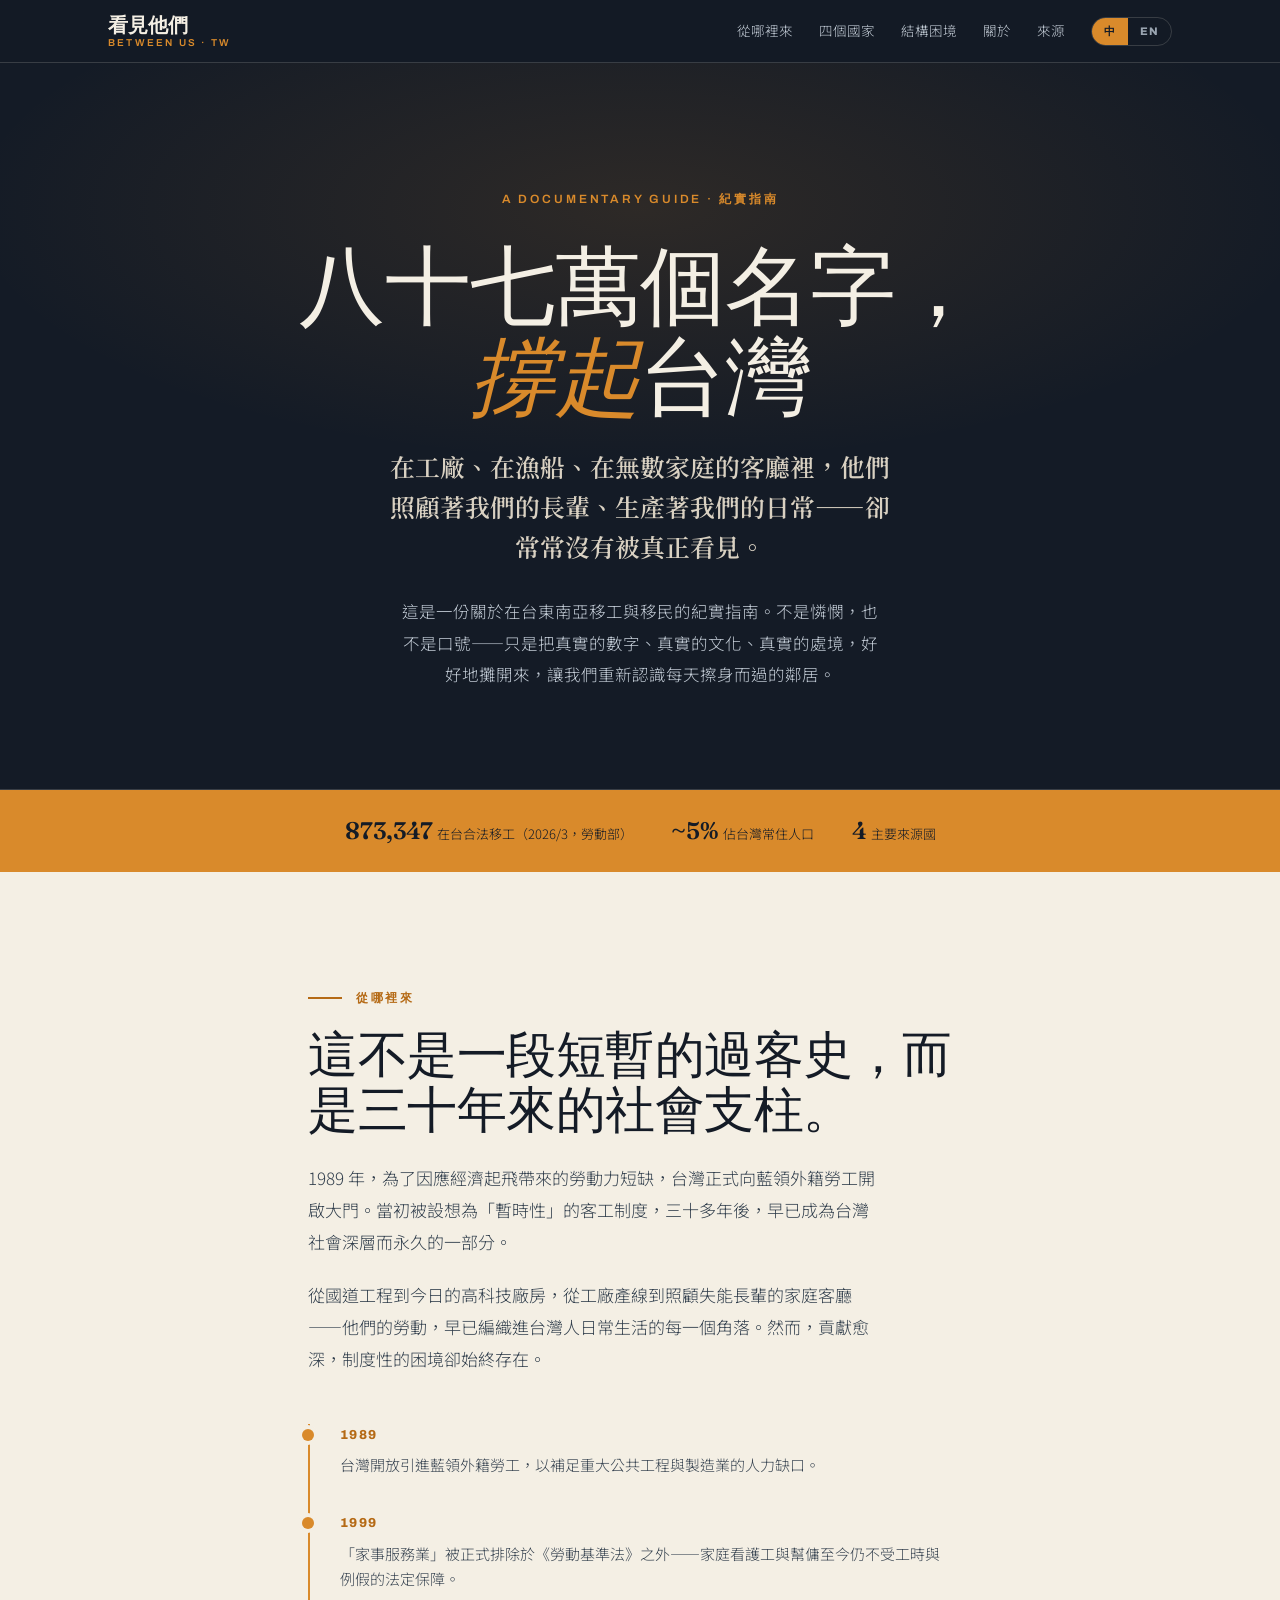
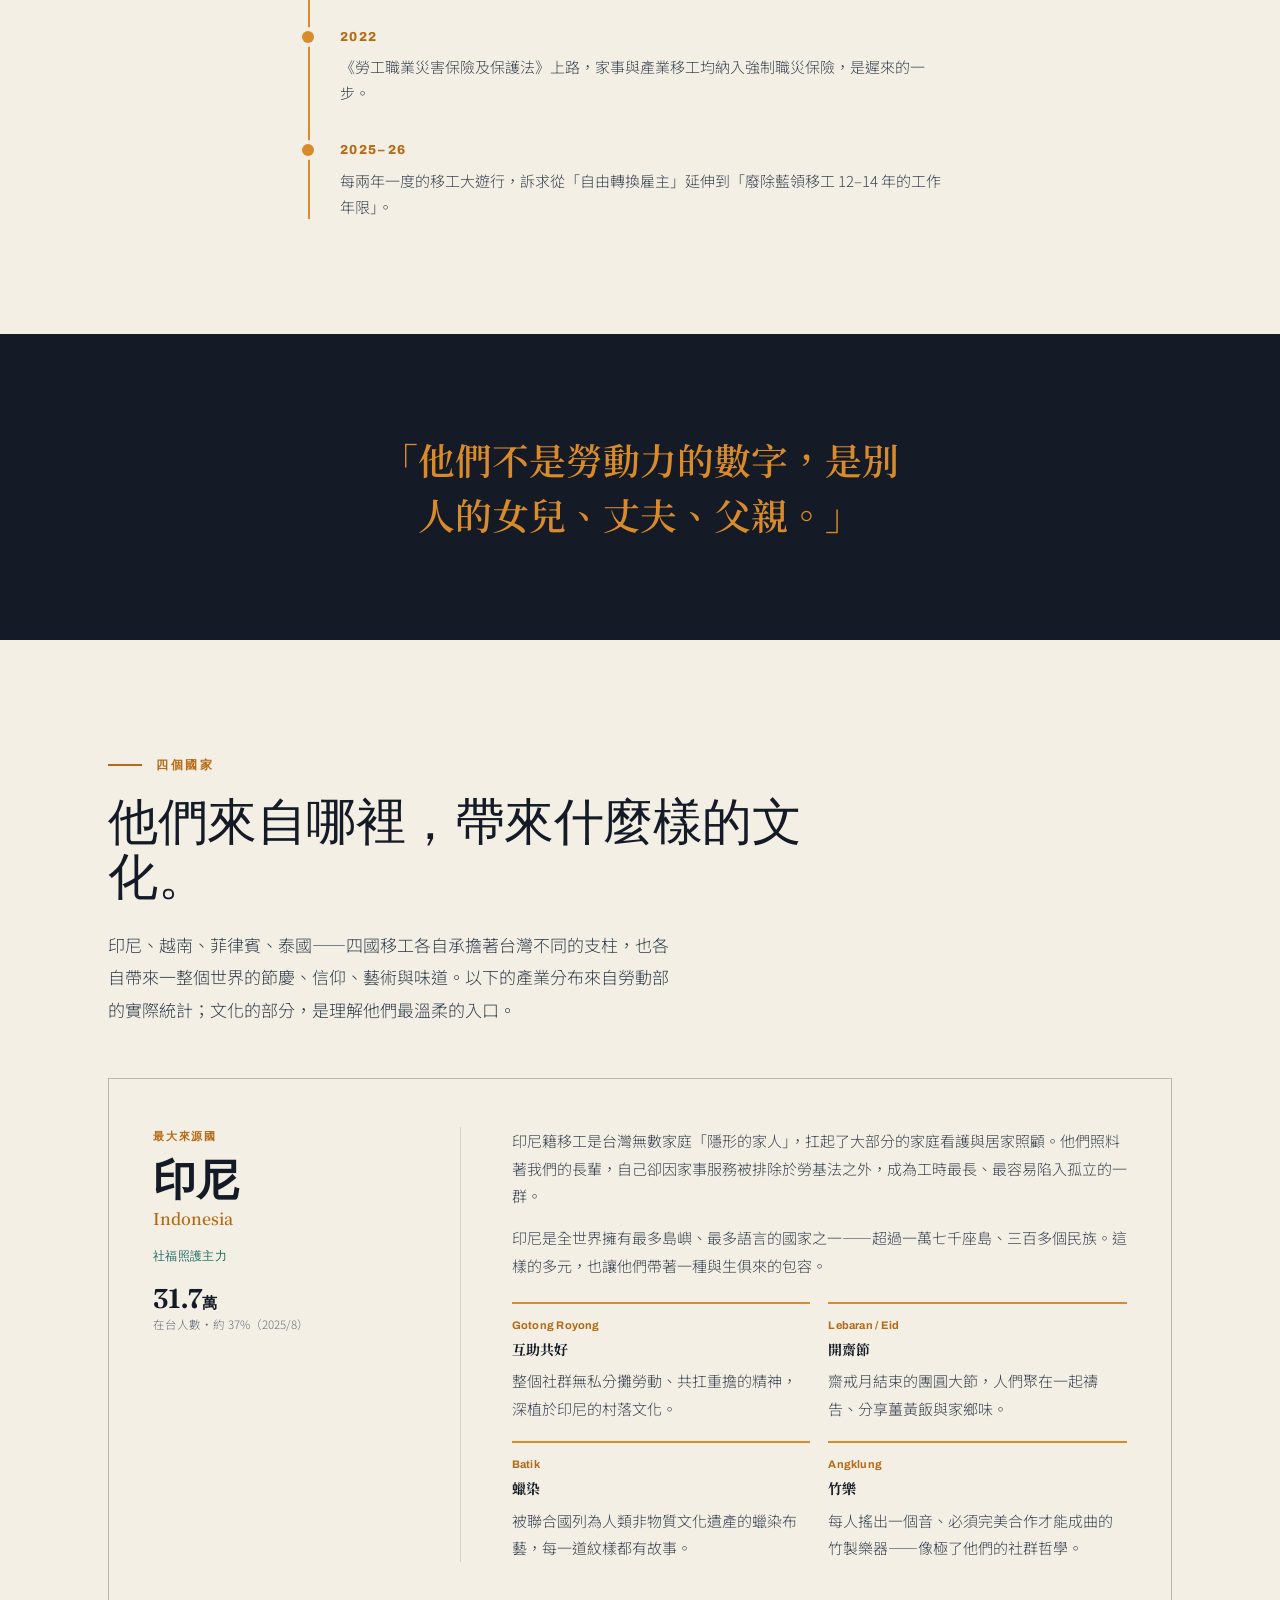
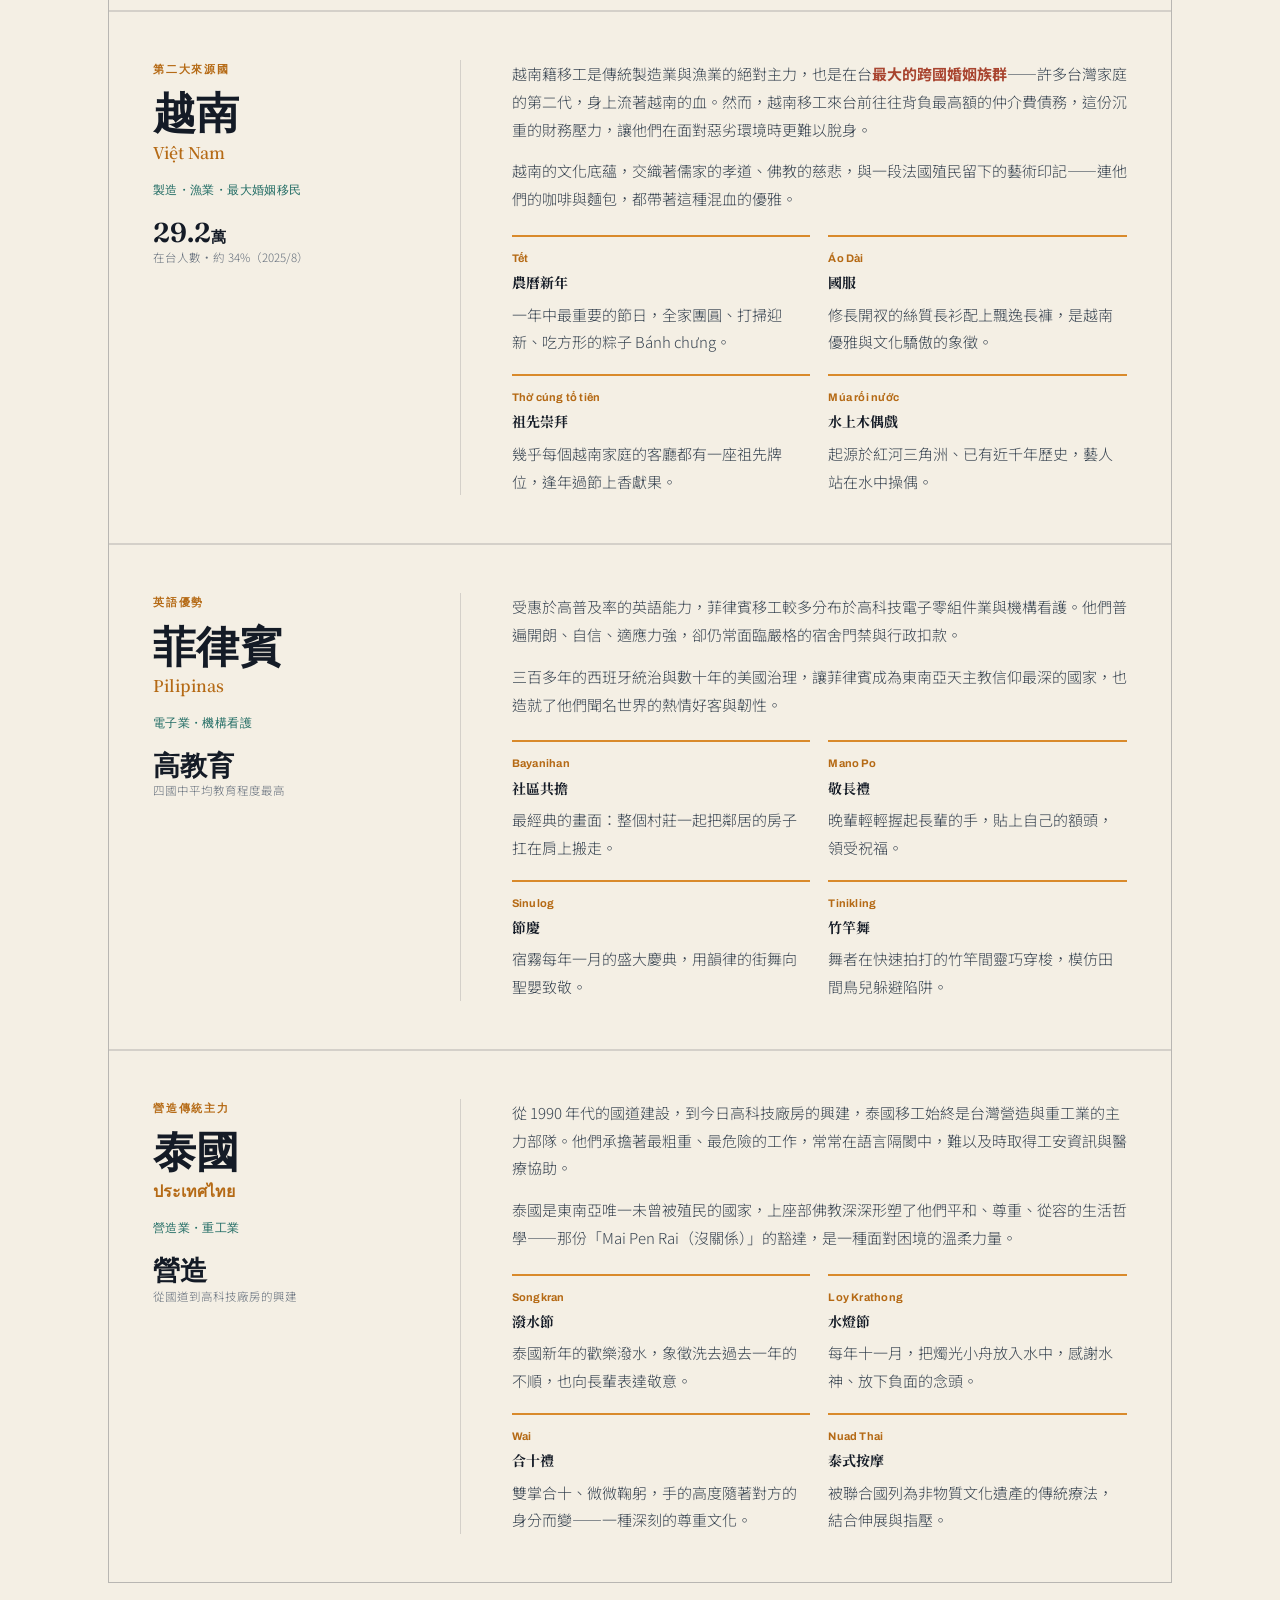
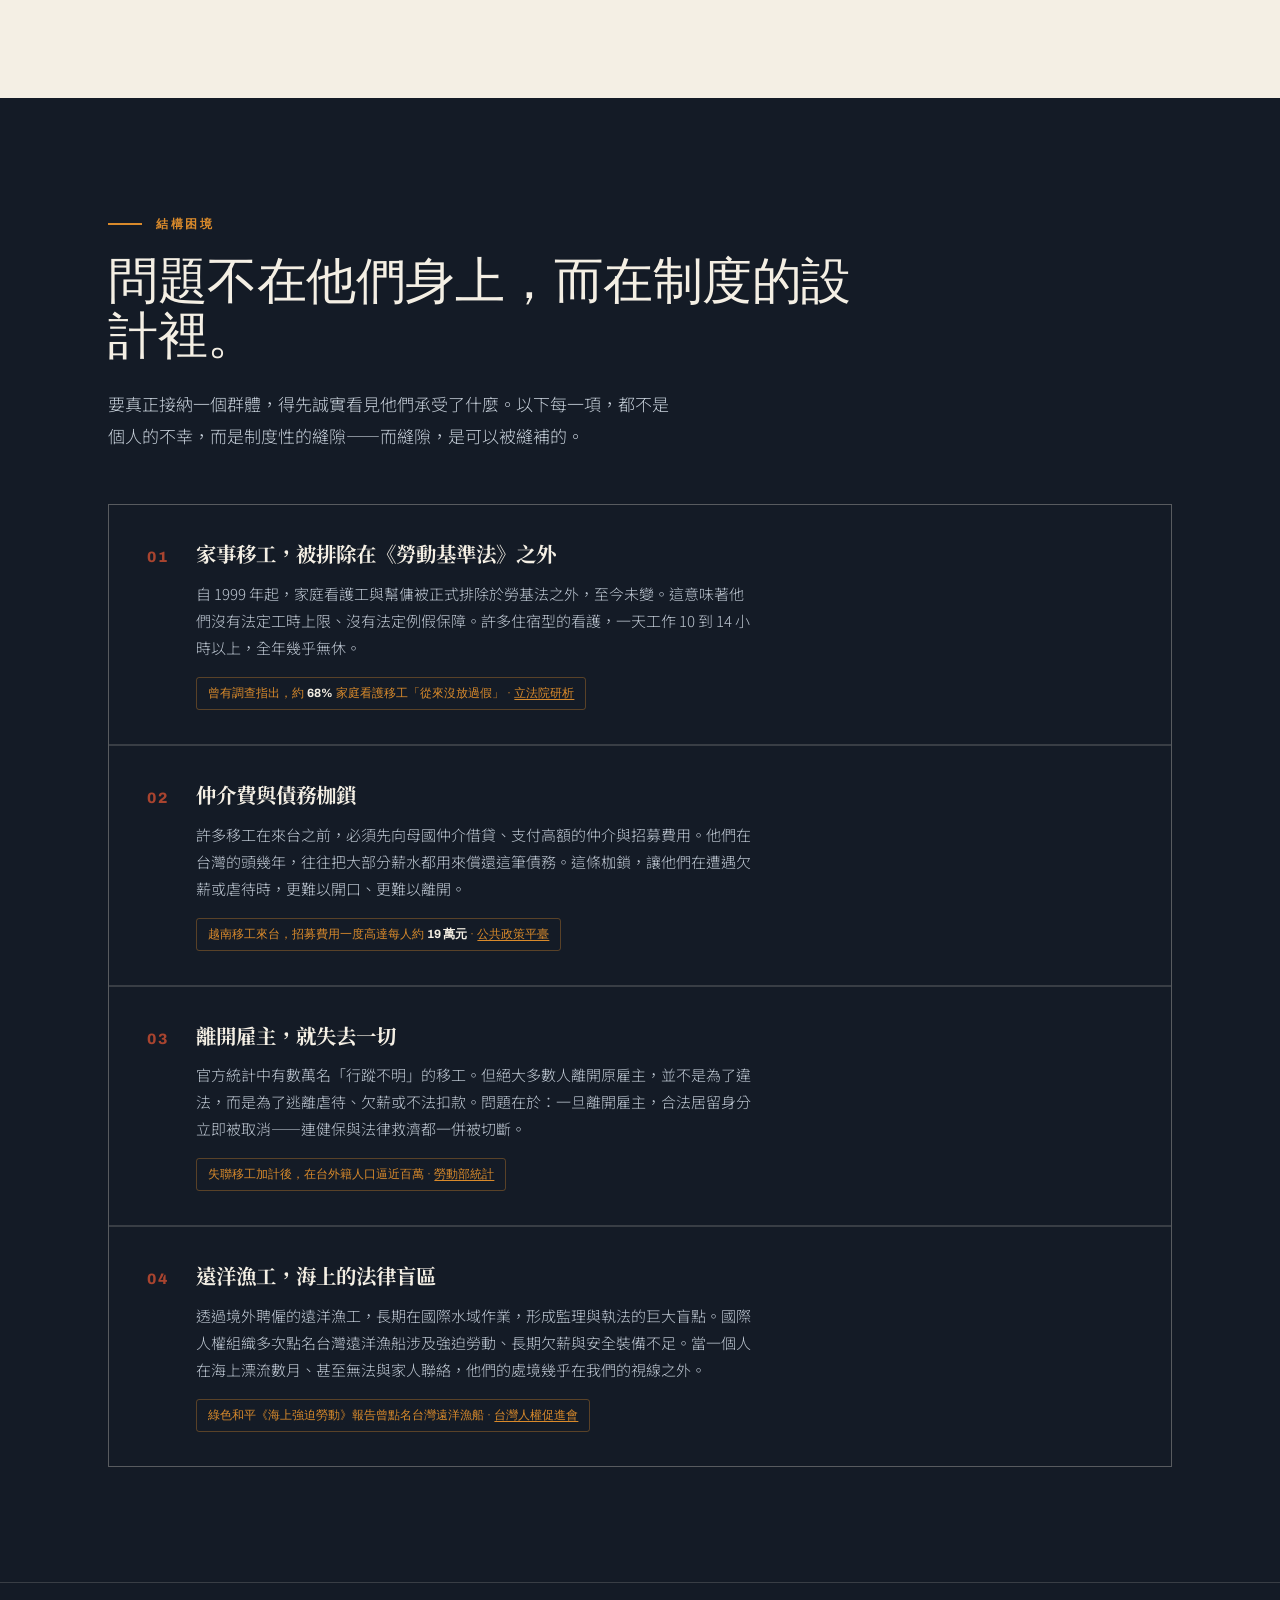
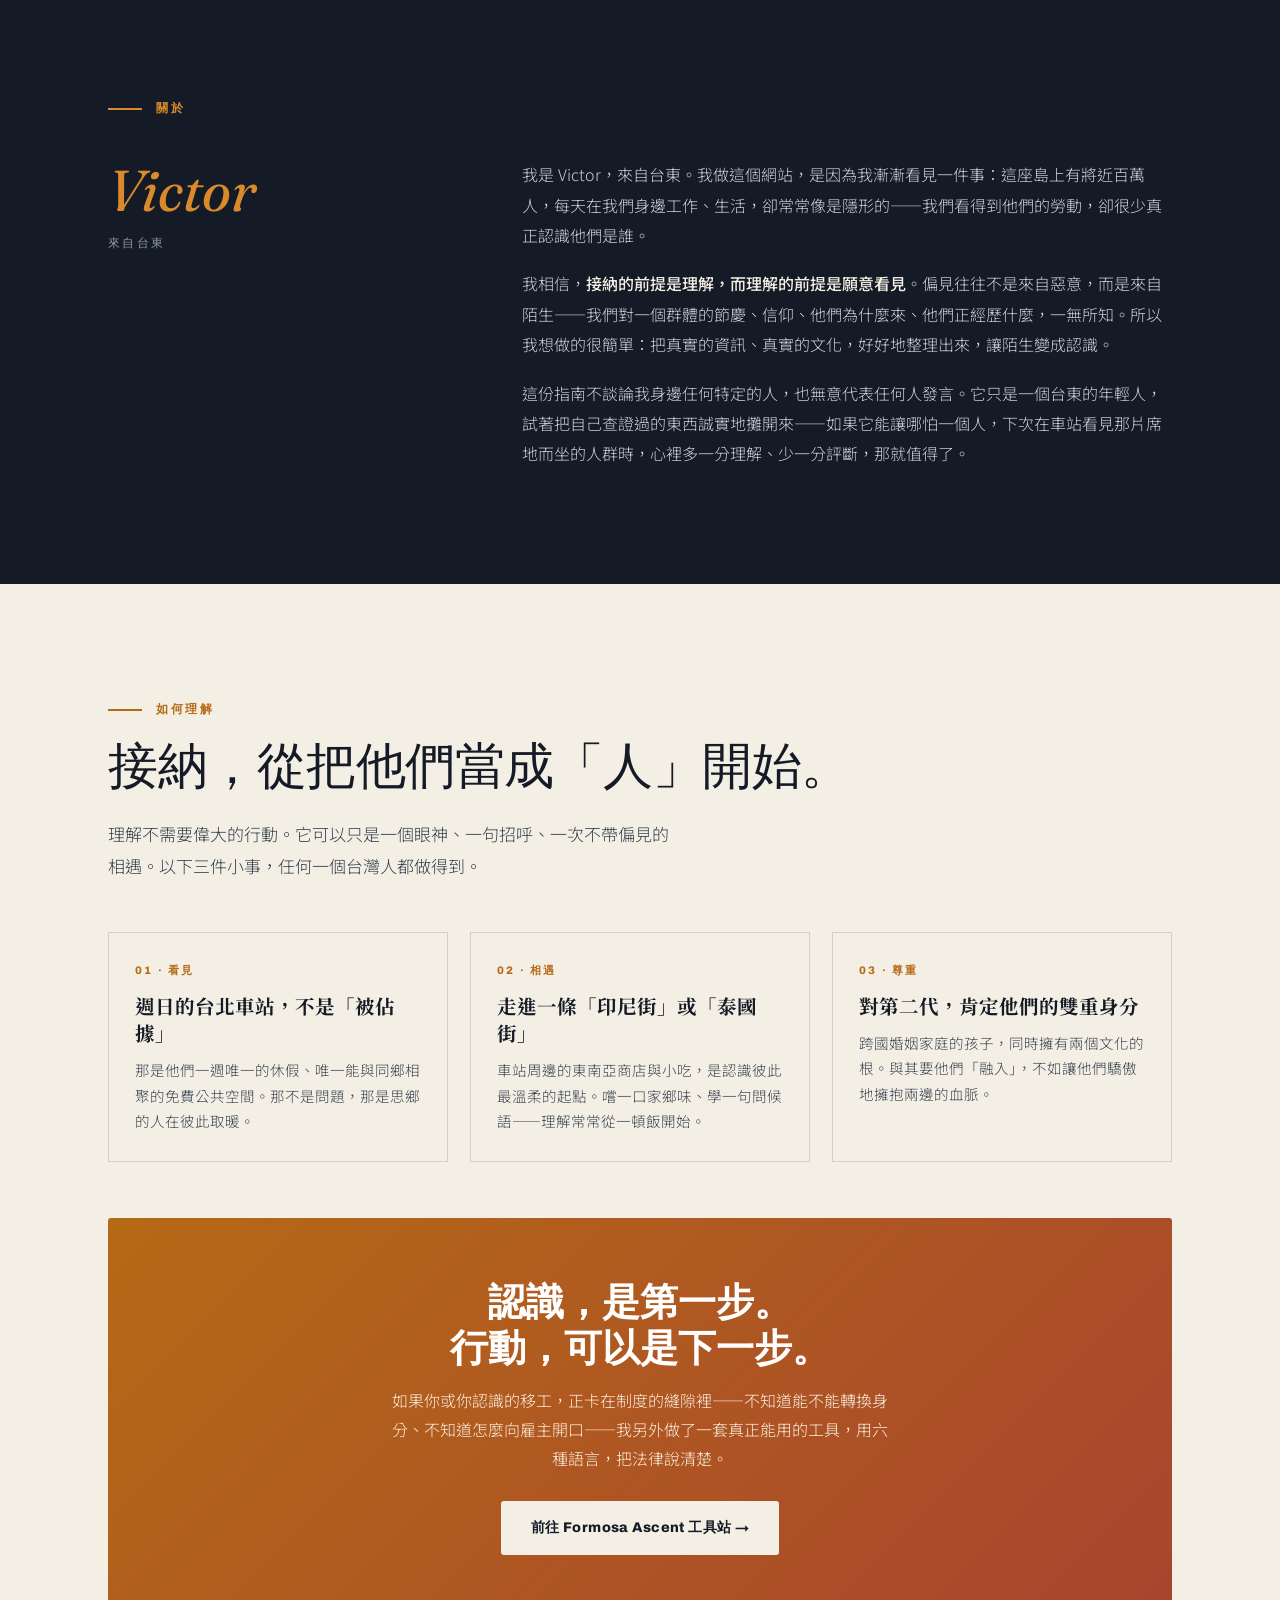
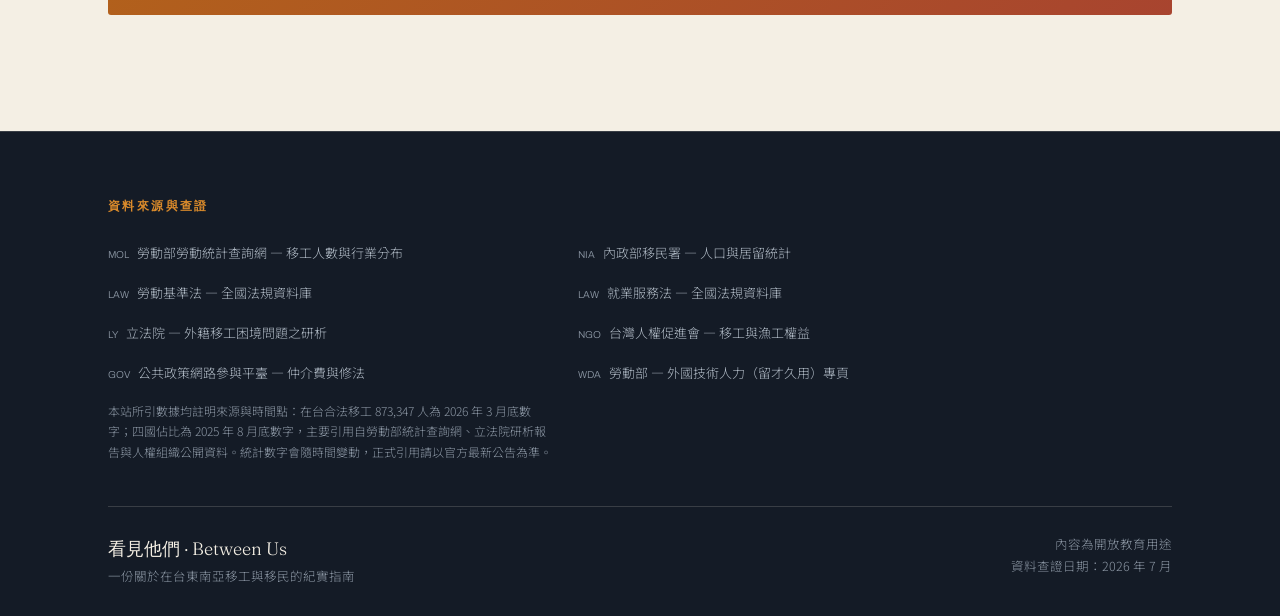
==== commit dcb213c8: "Rename culture-guide_1.html to index.html" ====
--- a/index.html
+++ b/index.html
@@ -1,144 +1,121 @@
 <!DOCTYPE html>
-<html lang="zh-Hant">
+<html lang="zh-Hant" data-lang="zh">
 <head>
 <meta charset="UTF-8">
 <meta name="viewport" content="width=device-width, initial-scale=1.0">
 <title>看見他們 · Between Us — 台灣的東南亞移工與移民</title>
-<meta name="description" content="八十七萬個名字，撐起台灣的工廠、漁船與長照。這是一份關於在台東南亞移工與移民的紀實指南——他們的貢獻、他們面對的結構困境，以及我們可以怎麼理解與接納。">
+<meta name="description" content="八十七萬個名字，撐起台灣的工廠、漁船與長照。一份關於在台東南亞移工與移民的紀實指南。">
 <link rel="preconnect" href="https://fonts.googleapis.com">
 <link rel="preconnect" href="https://fonts.gstatic.com" crossorigin>
 <link href="https://fonts.googleapis.com/css2?family=Noto+Serif+TC:wght@500;600;700;900&family=Noto+Sans+TC:wght@300;400;500;700&family=Fraunces:ital,opsz,wght@0,9..144,400;0,9..144,600;1,9..144,400&family=Archivo:wght@600;800&display=swap" rel="stylesheet">
 <style>
 :root{
-  --ink:#141b26;          /* deep ink navy, base */
-  --ink-soft:#2b3a4a;
-  --paper:#f4efe4;        /* warm reading paper */
-  --paper-2:#ece4d3;
-  --marigold:#d98a2b;     /* single warm accent — SE Asian textile ochre */
-  --marigold-deep:#b56a15;
-  --clay:#a8442f;         /* secondary, used sparingly for hardship */
-  --teal:#1f6b63;         /* used only in data */
-  --mist:#8b96a3;
-  --line:rgba(20,27,38,.14);
-  --line-light:rgba(244,239,228,.16);
-  --serif:'Noto Serif TC',serif;
-  --sans:'Noto Sans TC',sans-serif;
-  --display:'Fraunces',Georgia,serif;
-  --mono:'Archivo',sans-serif;
+  --ink:#141b26;--ink-soft:#2b3a4a;--paper:#f4efe4;--paper-2:#ece4d3;
+  --marigold:#d98a2b;--marigold-deep:#b56a15;--clay:#a8442f;--teal:#1f6b63;--mist:#8b96a3;
+  --line:rgba(20,27,38,.14);--line-light:rgba(244,239,228,.16);
+  --serif:'Noto Serif TC',serif;--sans:'Noto Sans TC',sans-serif;
+  --display:'Fraunces',Georgia,serif;--mono:'Archivo',sans-serif;
 }
 *{box-sizing:border-box;margin:0;padding:0}
 html{scroll-behavior:smooth}
 body{background:var(--ink);color:var(--paper);font-family:var(--sans);font-weight:300;line-height:1.75;-webkit-font-smoothing:antialiased}
 @media (prefers-reduced-motion:reduce){html{scroll-behavior:auto}*{animation:none!important;transition:none!important}}
-img{max-width:100%;display:block}
 a{color:inherit}
 .wrap{max-width:1120px;margin:0 auto;padding:0 28px}
 .narrow{max-width:720px;margin:0 auto;padding:0 28px}
-
-/* ---------- NAV ---------- */
+[data-lang="zh"] .en{display:none}
+[data-lang="en"] .zh{display:none}
+
 nav{position:sticky;top:0;z-index:50;background:rgba(20,27,38,.86);backdrop-filter:blur(12px);border-bottom:1px solid var(--line-light)}
 .nav-in{max-width:1120px;margin:0 auto;padding:14px 28px;display:flex;align-items:center;justify-content:space-between;gap:18px}
-.brand{font-family:var(--display);font-size:20px;font-weight:600;letter-spacing:.01em;color:var(--paper);text-decoration:none;white-space:nowrap}
+.brand{font-family:var(--display);font-size:20px;font-weight:600;color:var(--paper);text-decoration:none;white-space:nowrap;line-height:1.1}
 .brand small{font-family:var(--mono);font-size:10px;font-weight:600;letter-spacing:.22em;color:var(--marigold);display:block;text-transform:uppercase;margin-top:1px}
+.nav-right{display:flex;align-items:center;gap:26px}
 .nav-links{display:flex;gap:26px;flex-wrap:wrap}
-.nav-links a{font-size:13.5px;color:#c3ccd6;text-decoration:none;letter-spacing:.02em;transition:color .2s;white-space:nowrap}
+.nav-links a{font-size:13.5px;color:#c3ccd6;text-decoration:none;transition:color .2s;white-space:nowrap}
 .nav-links a:hover{color:var(--marigold)}
-@media(max-width:760px){.nav-links{display:none}}
-
-/* ---------- HERO ---------- */
-header.hero{position:relative;padding:0;overflow:hidden;border-bottom:1px solid var(--line-light)}
-.hero-grid{display:grid;grid-template-columns:1.15fr .85fr;min-height:82vh}
-@media(max-width:900px){.hero-grid{grid-template-columns:1fr;min-height:auto}}
-.hero-text{padding:9vh 5vw 8vh;display:flex;flex-direction:column;justify-content:center}
-.hero-eyebrow{font-family:var(--mono);font-size:12px;font-weight:600;letter-spacing:.24em;text-transform:uppercase;color:var(--marigold);margin-bottom:26px}
-.hero h1{font-family:var(--display);font-weight:400;font-size:clamp(2.6rem,6vw,4.7rem);line-height:1.04;letter-spacing:-.01em;color:var(--paper);margin-bottom:8px}
+@media(max-width:820px){.nav-links{display:none}}
+.langtoggle{display:flex;border:1px solid var(--line-light);border-radius:20px;overflow:hidden;flex-shrink:0}
+.langtoggle button{background:transparent;border:none;color:#9aa5b1;font-family:var(--mono);font-size:11px;font-weight:800;letter-spacing:.08em;padding:6px 12px;cursor:pointer;transition:.2s}
+.langtoggle button.on{background:var(--marigold);color:var(--ink)}
+
+header.hero{position:relative;border-bottom:1px solid var(--line-light);overflow:hidden}
+.hero-in{max-width:1000px;margin:0 auto;padding:14vh 28px 11vh;text-align:center;position:relative;z-index:2}
+.hero-eyebrow{font-family:var(--mono);font-size:12px;font-weight:600;letter-spacing:.24em;text-transform:uppercase;color:var(--marigold);margin-bottom:30px}
+.hero h1{font-family:var(--display);font-weight:400;font-size:clamp(2.7rem,7vw,5.4rem);line-height:1.05;letter-spacing:-.01em;color:var(--paper);margin-bottom:26px}
 .hero h1 em{font-style:italic;color:var(--marigold)}
-.hero .zh-sub{font-family:var(--serif);font-weight:600;font-size:clamp(1.1rem,2.2vw,1.5rem);color:#d9d1c2;margin-bottom:30px;line-height:1.5}
-.hero p.lead{font-size:16px;line-height:1.85;color:#c3ccd6;max-width:46ch;font-weight:300}
-.hero-figure{position:relative;background:var(--ink-soft)}
-.hero-figure img{width:100%;height:100%;object-fit:cover;filter:saturate(.92) contrast(1.02)}
-.hero-figure figcaption{position:absolute;bottom:0;left:0;right:0;padding:14px 18px;font-family:var(--mono);font-size:10.5px;letter-spacing:.04em;color:#e7e0d2;background:linear-gradient(transparent,rgba(20,27,38,.82));line-height:1.5}
-.hero-figure figcaption a{color:var(--marigold);text-decoration:none}
-
-/* scale ribbon under hero */
+.hero .zh-sub{font-family:var(--serif);font-weight:600;font-size:clamp(1.1rem,2.3vw,1.55rem);color:#d9d1c2;margin:0 auto 30px;line-height:1.6;max-width:36ch}
+.hero p.lead{font-size:16.5px;line-height:1.9;color:#c3ccd6;max-width:54ch;margin:0 auto;font-weight:300}
+.hero-glow{position:absolute;top:-20%;left:50%;transform:translateX(-50%);width:120%;height:80%;background:radial-gradient(ellipse at center,rgba(217,138,43,.13),transparent 62%);pointer-events:none;z-index:1}
+
 .ribbon{background:var(--marigold);color:var(--ink)}
 .ribbon-in{max-width:1120px;margin:0 auto;padding:20px 28px;display:flex;gap:38px;flex-wrap:wrap;align-items:baseline;justify-content:center}
 .ribbon b{font-family:var(--display);font-weight:600;font-size:1.5rem}
-.ribbon span{font-size:13px;font-weight:400}
-
-/* ---------- SECTION SCAFFOLD ---------- */
+.ribbon span{font-size:13px}
+
 section{padding:clamp(64px,9vw,120px) 0}
 .sec-paper{background:var(--paper);color:var(--ink)}
 .sec-ink{background:var(--ink);color:var(--paper)}
 .kicker{font-family:var(--mono);font-size:12px;font-weight:600;letter-spacing:.22em;text-transform:uppercase;color:var(--marigold-deep);margin-bottom:18px;display:flex;align-items:center;gap:14px}
 .sec-ink .kicker{color:var(--marigold)}
 .kicker::before{content:"";width:34px;height:2px;background:currentColor;display:inline-block}
-h2.sec-title{font-family:var(--display);font-weight:400;font-size:clamp(2rem,4.2vw,3.1rem);line-height:1.12;letter-spacing:-.01em;margin-bottom:24px;max-width:20ch}
+h2.sec-title{font-family:var(--display);font-weight:400;font-size:clamp(2rem,4.2vw,3.1rem);line-height:1.12;letter-spacing:-.01em;margin-bottom:24px;max-width:24ch}
 .sec-ink h2.sec-title{color:var(--paper)}
 .body-lg{font-size:17px;line-height:1.9;font-weight:300;max-width:64ch}
 .body-lg + .body-lg{margin-top:20px}
 .sec-paper .body-lg{color:#33404e}
-
-/* pull quote */
-.pull{font-family:var(--serif);font-weight:600;font-size:clamp(1.5rem,3.4vw,2.3rem);line-height:1.5;color:var(--clay);max-width:22ch;margin:8px auto;text-align:center}
+.pull{font-family:var(--serif);font-weight:600;font-size:clamp(1.5rem,3.4vw,2.3rem);line-height:1.5;color:var(--clay);max-width:26ch;margin:8px auto;text-align:center}
 .sec-ink .pull{color:var(--marigold)}
 
-/* ---------- DATA STRIP ---------- */
-.data-grid{display:grid;grid-template-columns:repeat(4,1fr);gap:1px;background:var(--line);border:1px solid var(--line);margin-top:52px}
-@media(max-width:820px){.data-grid{grid-template-columns:repeat(2,1fr)}}
-.data-cell{background:var(--paper);padding:30px 24px}
-.data-cell .num{font-family:var(--display);font-weight:600;font-size:clamp(1.9rem,3.4vw,2.7rem);line-height:1;color:var(--ink);letter-spacing:-.01em}
-.data-cell .num small{font-size:.5em;color:var(--marigold-deep);font-weight:600}
-.data-cell .lbl{font-size:13px;color:#55606d;margin-top:12px;line-height:1.55}
-.data-cell .src{font-family:var(--mono);font-size:10px;letter-spacing:.03em;color:var(--mist);margin-top:10px}
-.data-cell .src a{color:var(--marigold-deep);text-decoration:none}
-
-/* ---------- ORIGIN TIMELINE ---------- */
 .timeline{margin-top:48px;border-left:2px solid var(--marigold);padding-left:30px;display:flex;flex-direction:column;gap:34px;max-width:640px}
 .tl-item{position:relative}
-.tl-item::before{content:"";position:absolute;left:-38px;top:5px;width:12px;height:12px;border-radius:50%;background:var(--marigold);box-shadow:0 0 0 4px var(--ink)}
-.sec-paper .tl-item::before{box-shadow:0 0 0 4px var(--paper)}
+.tl-item::before{content:"";position:absolute;left:-38px;top:5px;width:12px;height:12px;border-radius:50%;background:var(--marigold);box-shadow:0 0 0 4px var(--paper)}
 .tl-year{font-family:var(--mono);font-weight:800;font-size:13px;letter-spacing:.1em;color:var(--marigold-deep)}
-.tl-body{font-size:15px;line-height:1.7;margin-top:6px}
-.sec-paper .tl-body{color:#3a4653}
-
-/* ---------- COUNTRY CARDS ---------- */
-.country-head{display:grid;grid-template-columns:1fr;gap:8px;margin-bottom:14px}
-.countries{display:grid;grid-template-columns:repeat(2,1fr);gap:26px;margin-top:52px}
-@media(max-width:820px){.countries{grid-template-columns:1fr}}
-.country{background:var(--paper);border:1px solid var(--line);border-radius:2px;overflow:hidden;display:flex;flex-direction:column}
-.country .photo{aspect-ratio:16/10;background:var(--paper-2);position:relative;overflow:hidden}
-.country .photo img{width:100%;height:100%;object-fit:cover}
-.country .photo .cap{position:absolute;bottom:0;left:0;right:0;font-family:var(--mono);font-size:9.5px;letter-spacing:.03em;color:#f0eadd;padding:9px 12px;background:linear-gradient(transparent,rgba(20,27,38,.8));line-height:1.5}
-.country .photo .cap a{color:var(--marigold);text-decoration:none}
-.country .inner{padding:26px 26px 30px}
-.country .flagline{display:flex;align-items:baseline;gap:12px;margin-bottom:4px}
-.country h3{font-family:var(--display);font-weight:600;font-size:1.6rem;color:var(--ink)}
-.country .native{font-family:var(--serif);color:var(--marigold-deep);font-size:15px;font-weight:600}
-.country .role{font-size:12.5px;font-family:var(--mono);letter-spacing:.04em;color:var(--teal);text-transform:uppercase;margin-bottom:16px}
-.country p{font-size:14.5px;line-height:1.75;color:#3a4653;font-weight:300}
-.country .stat-inline{display:flex;gap:24px;margin:18px 0;padding:16px 0;border-top:1px solid var(--line);border-bottom:1px solid var(--line)}
-.country .stat-inline div{flex:1}
-.country .stat-inline .v{font-family:var(--display);font-weight:600;font-size:1.5rem;color:var(--ink)}
-.country .stat-inline .k{font-size:11.5px;color:#66707d;margin-top:2px}
-.tags{display:flex;flex-wrap:wrap;gap:7px;margin-top:14px}
-.tag{font-size:11.5px;background:var(--paper-2);border:1px solid var(--line);color:#4a5661;padding:4px 11px;border-radius:20px;font-weight:400}
-
-/* ---------- HARDSHIP ---------- */
+.tl-body{font-size:15px;line-height:1.7;margin-top:6px;color:#3a4653}
+
+.countries{display:flex;flex-direction:column;gap:2px;margin-top:52px;background:var(--line);border:1px solid var(--line)}
+.country{background:var(--paper);padding:clamp(28px,4vw,48px) clamp(24px,3.5vw,44px);display:grid;grid-template-columns:.8fr 1.6fr;gap:clamp(24px,4vw,52px)}
+@media(max-width:820px){.country{grid-template-columns:1fr;gap:20px}}
+.country .idcol{border-right:1px solid var(--line);padding-right:24px}
+@media(max-width:820px){.country .idcol{border-right:none;border-bottom:1px solid var(--line);padding-right:0;padding-bottom:20px}}
+.country .rank{font-family:var(--mono);font-size:11px;font-weight:800;letter-spacing:.16em;color:var(--marigold-deep);text-transform:uppercase}
+.country h3{font-family:var(--display);font-weight:600;font-size:clamp(2rem,3.6vw,2.7rem);color:var(--ink);line-height:1;margin:12px 0 4px}
+.country .native{font-family:var(--serif);color:var(--marigold-deep);font-size:16px;font-weight:600}
+.country .role{font-size:12px;font-family:var(--mono);letter-spacing:.03em;color:var(--teal);text-transform:uppercase;margin-top:14px;line-height:1.5}
+.country .stat{margin-top:20px}
+.country .stat .v{font-family:var(--display);font-weight:600;font-size:1.7rem;color:var(--ink);line-height:1}
+.country .stat .k{font-size:11.5px;color:#66707d;margin-top:3px;line-height:1.4}
+.country .prose p{font-size:15px;line-height:1.85;color:#3a4653;font-weight:300}
+.country .prose p + p{margin-top:14px}
+.country .prose strong{font-weight:700;color:var(--clay)}
+.culture-block{margin-top:22px;display:grid;grid-template-columns:1fr 1fr;gap:18px}
+@media(max-width:560px){.culture-block{grid-template-columns:1fr}}
+.cb{border-top:2px solid var(--marigold);padding-top:12px}
+.cb h5{font-family:var(--serif);font-weight:700;font-size:14px;color:var(--ink);margin-bottom:6px}
+.cb p{font-size:13px;line-height:1.7;color:#4a5661}
+.cb .term{font-family:var(--mono);font-size:11px;color:var(--marigold-deep);letter-spacing:.02em;display:block;margin-bottom:2px}
+
 .hard-list{margin-top:52px;display:flex;flex-direction:column;gap:2px;background:var(--line-light);border:1px solid var(--line-light)}
 .hard{background:var(--ink);padding:34px clamp(20px,3vw,40px);display:grid;grid-template-columns:auto 1fr;gap:28px;align-items:start}
 @media(max-width:640px){.hard{grid-template-columns:1fr;gap:12px}}
 .hard .no{font-family:var(--mono);font-weight:800;font-size:15px;color:var(--clay);letter-spacing:.1em;padding-top:5px}
 .hard h4{font-family:var(--serif);font-weight:700;font-size:1.28rem;color:var(--paper);margin-bottom:12px;line-height:1.4}
 .hard p{font-size:15px;line-height:1.8;color:#bdc6d1;font-weight:300;max-width:70ch}
-.hard p + p{margin-top:12px}
-.hard .fact{display:inline-block;font-family:var(--mono);font-size:12px;letter-spacing:.02em;color:var(--marigold);border:1px solid rgba(217,138,43,.35);padding:5px 11px;border-radius:3px;margin-top:16px}
+.hard .fact{display:inline-block;font-family:var(--mono);font-size:12px;color:var(--marigold);border:1px solid rgba(217,138,43,.35);padding:5px 11px;border-radius:3px;margin-top:16px}
 .hard .fact a{color:inherit;text-decoration:underline;text-underline-offset:2px}
-
-/* ---------- ACCEPT / CTA ---------- */
+.hard .fact b{color:var(--paper)}
+
+.about-grid{display:grid;grid-template-columns:.7fr 1.3fr;gap:clamp(28px,5vw,64px);margin-top:40px;align-items:start}
+@media(max-width:820px){.about-grid{grid-template-columns:1fr;gap:24px}}
+.about-mark{font-family:var(--display);font-style:italic;font-weight:400;font-size:clamp(2.4rem,5vw,3.6rem);color:var(--marigold);line-height:1.1}
+.about-mark span{display:block;font-family:var(--mono);font-style:normal;font-size:12px;letter-spacing:.2em;color:#8b96a3;text-transform:uppercase;margin-top:14px}
+.about-body p{font-size:16px;line-height:1.9;color:#c8d0da;font-weight:300}
+.about-body p + p{margin-top:18px}
+.about-body strong{color:var(--paper);font-weight:500}
+
 .accept-grid{display:grid;grid-template-columns:repeat(3,1fr);gap:22px;margin-top:50px}
 @media(max-width:820px){.accept-grid{grid-template-columns:1fr}}
-.accept{background:var(--paper);border:1px solid var(--line);padding:28px 26px;border-radius:2px}
+.accept{background:var(--paper);border:1px solid var(--line);padding:28px 26px}
 .accept .n{font-family:var(--mono);font-size:11px;letter-spacing:.2em;color:var(--marigold-deep);font-weight:800;text-transform:uppercase}
 .accept h4{font-family:var(--serif);font-weight:700;font-size:1.22rem;color:var(--ink);margin:12px 0 10px;line-height:1.4}
 .accept p{font-size:14.5px;color:#3a4653;line-height:1.75;font-weight:300}
@@ -149,27 +126,18 @@
 .tool-btn{display:inline-flex;align-items:center;gap:10px;background:var(--paper);color:var(--ink);font-family:var(--mono);font-weight:800;font-size:14px;letter-spacing:.03em;padding:15px 30px;border-radius:3px;text-decoration:none;transition:transform .2s,box-shadow .2s}
 .tool-btn:hover{transform:translateY(-2px);box-shadow:0 12px 30px rgba(0,0,0,.25)}
 
-/* ---------- SOURCES / FOOTER ---------- */
 .sources{background:var(--ink);border-top:1px solid var(--line-light);padding:64px 0 30px}
 .sources h4{font-family:var(--mono);font-size:12px;letter-spacing:.2em;text-transform:uppercase;color:var(--marigold);margin-bottom:22px}
 .src-grid{display:grid;grid-template-columns:repeat(2,1fr);gap:12px 40px;max-width:900px}
 @media(max-width:700px){.src-grid{grid-template-columns:1fr}}
-.src-grid a{font-size:13px;color:#aeb8c3;text-decoration:none;line-height:1.7;border-bottom:1px solid transparent;padding:3px 0;transition:color .2s}
+.src-grid a{font-size:13px;color:#aeb8c3;text-decoration:none;line-height:1.7;padding:3px 0;transition:color .2s}
 .src-grid a:hover{color:var(--marigold)}
-.src-grid a span{font-family:var(--mono);font-size:10px;color:var(--mist);margin-right:8px}
+.src-grid a span.tag{font-family:var(--mono);font-size:10px;color:var(--mist);margin-right:8px}
 footer .foot-btm{border-top:1px solid var(--line-light);margin-top:44px;padding-top:26px;display:flex;justify-content:space-between;flex-wrap:wrap;gap:16px;font-size:12.5px;color:var(--mist)}
 footer .foot-btm .brand2{font-family:var(--display);font-size:18px;color:var(--paper)}
 .disclaimer{font-size:12px;color:var(--mist);line-height:1.7;max-width:74ch;margin-top:14px;font-weight:300}
 
-/* reveal on scroll */
-/* photo slots (designed placeholders for licensed photos) */
-.photo-slot{position:relative;width:100%;height:100%;overflow:hidden}
-.photo-slot svg{width:100%;height:100%;display:block}
-.hero-slot{min-height:340px}
-.slot-note{position:absolute;left:0;right:0;bottom:0;padding:14px 16px;font-family:var(--mono);font-size:10.5px;line-height:1.7;letter-spacing:.02em;color:#f0eadd;background:linear-gradient(transparent,rgba(20,27,38,.85));text-align:left}
-.slot-note.dark{color:#f0eadd}
-.country-slot{aspect-ratio:16/10}
-transform:translateY(24px);transition:opacity .7s ease,transform .7s ease}
+.reveal{opacity:0;transform:translateY(24px);transition:opacity .7s ease,transform .7s ease}
 .reveal.in{opacity:1;transform:none}
 @media (prefers-reduced-motion:reduce){.reveal{opacity:1;transform:none}}
 </style>
@@ -178,174 +146,139 @@
 
 <nav>
   <div class="nav-in">
-    <a href="#top" class="brand">看見他們<small>Between&nbsp;Us · TW</small></a>
-    <div class="nav-links">
-      <a href="#origin">從哪裡來</a>
-      <a href="#who">四個國家</a>
-      <a href="#hardship">結構困境</a>
-      <a href="#accept">如何理解</a>
-      <a href="#sources">資料來源</a>
+    <a href="#top" class="brand"><span class="zh">看見他們</span><span class="en">Between Us</span><small>Between&nbsp;Us · TW</small></a>
+    <div class="nav-right">
+      <div class="nav-links">
+        <a href="#origin"><span class="zh">從哪裡來</span><span class="en">Origins</span></a>
+        <a href="#who"><span class="zh">四個國家</span><span class="en">Four Nations</span></a>
+        <a href="#hardship"><span class="zh">結構困境</span><span class="en">Structures</span></a>
+        <a href="#about"><span class="zh">關於</span><span class="en">About</span></a>
+        <a href="#sources"><span class="zh">來源</span><span class="en">Sources</span></a>
+      </div>
+      <div class="langtoggle"><button data-set="zh" class="on">中</button><button data-set="en">EN</button></div>
     </div>
   </div>
 </nav>
 
 <a id="top"></a>
 <header class="hero">
-  <div class="hero-grid">
-    <div class="hero-text">
-      <div class="hero-eyebrow reveal">A documentary guide · 紀實指南</div>
-      <h1 class="reveal">八十七萬個<br>名字，<em>撐起</em>台灣</h1>
-      <div class="zh-sub reveal">在工廠、在漁船、在無數家庭的客廳裡，他們照顧著我們的長輩、生產著我們的日常——卻常常沒有被真正看見。</div>
-      <p class="lead reveal">這是一份關於在台東南亞移工與移民的紀實指南。不是憐憫，也不是口號——只是把真實的數字、真實的處境，和真實的人，好好地攤開來，讓我們重新認識每天擦身而過的鄰居。</p>
-    </div>
-    <figure class="hero-figure reveal">
-      <div class="photo-slot hero-slot" role="img" aria-label="紀實照片位置：台灣城市日常">
-        <svg viewBox="0 0 400 500" preserveAspectRatio="xMidYMid slice" xmlns="http://www.w3.org/2000/svg" aria-hidden="true">
-          <defs>
-            <linearGradient id="hg" x1="0" y1="0" x2="1" y2="1">
-              <stop offset="0" stop-color="#2b3a4a"/><stop offset="1" stop-color="#141b26"/>
-            </linearGradient>
-          </defs>
-          <rect width="400" height="500" fill="url(#hg)"/>
-          <g stroke="#d98a2b" stroke-width="1.1" opacity="0.5" fill="none">
-            <path d="M0 360 Q100 330 200 358 T400 356"/>
-            <path d="M0 386 Q100 358 200 384 T400 382"/>
-            <path d="M0 412 Q100 386 200 410 T400 408"/>
-          </g>
-          <g fill="#d98a2b" opacity="0.9">
-            <circle cx="120" cy="200" r="17"/><rect x="103" y="222" width="34" height="52" rx="14"/>
-            <circle cx="200" cy="188" r="19"/><rect x="180" y="212" width="40" height="60" rx="16"/>
-            <circle cx="284" cy="204" r="16"/><rect x="268" y="224" width="32" height="50" rx="13"/>
-          </g>
-        </svg>
-        <span class="slot-note">紀實照片位置<br>建議放：台北車站週日聚會 / 港口漁工 / 產線移工<br>請向 TIWA 或攝影者取得授權後置換，並在此標註來源</span>
-      </div>
-    </figure>
+  <div class="hero-glow"></div>
+  <div class="hero-in">
+    <div class="hero-eyebrow reveal">A documentary guide · 紀實指南</div>
+    <h1 class="reveal"><span class="zh">八十七萬個名字，<br><em>撐起</em>台灣</span><span class="en">873,347 names<br>hold up <em>Taiwan</em></span></h1>
+    <div class="zh-sub reveal"><span class="zh">在工廠、在漁船、在無數家庭的客廳裡，他們照顧著我們的長輩、生產著我們的日常——卻常常沒有被真正看見。</span><span class="en">In factories, on fishing boats, in the living rooms of countless families — they care for our elders and make daily life possible, yet are rarely truly seen.</span></div>
+    <p class="lead reveal"><span class="zh">這是一份關於在台東南亞移工與移民的紀實指南。不是憐憫，也不是口號——只是把真實的數字、真實的文化、真實的處境，好好地攤開來，讓我們重新認識每天擦身而過的鄰居。</span><span class="en">A documentary guide to Southeast Asian migrant workers and immigrants in Taiwan. Not pity, not slogans — just the real numbers, cultures, and conditions laid out plainly, so we can see the neighbours we pass every day.</span></p>
   </div>
 </header>
 
 <div class="ribbon">
   <div class="ribbon-in">
-    <div><b>873,347</b> <span>在台合法移工（2026/3，勞動部）</span></div>
-    <div><b>約 5%</b> <span>佔台灣常住人口</span></div>
-    <div><b>4 國</b> <span>印尼・越南・菲律賓・泰國</span></div>
+    <div><b>873,347</b> <span class="zh">在台合法移工（2026/3，勞動部）</span><span class="en">migrant workers (Mar 2026, MOL)</span></div>
+    <div><b>~5%</b> <span class="zh">佔台灣常住人口</span><span class="en">of Taiwan's resident population</span></div>
+    <div><b>4</b> <span class="zh">主要來源國</span><span class="en">countries of origin</span></div>
   </div>
 </div>
 
-<!-- ORIGIN -->
 <section class="sec-paper" id="origin">
   <div class="narrow">
-    <div class="kicker reveal">從哪裡來 · How it began</div>
-    <h2 class="sec-title reveal">這不是一段短暫的過客史，<br>而是三十年來的社會支柱。</h2>
-    <p class="body-lg reveal">1989 年，為了因應經濟起飛帶來的勞動力短缺，台灣正式向藍領外籍勞工開啟大門。當初被設想為「暫時性」的客工制度，三十多年後，早已成為台灣社會深層而永久的一部分。</p>
-    <p class="body-lg reveal">從國道工程到今日的高科技廠房，從工廠產線到照顧失能長輩的家庭客廳——他們的勞動，早已編織進台灣人日常生活的每一個角落。然而，貢獻愈深，制度性的困境卻始終存在。</p>
-
+    <div class="kicker reveal"><span class="zh">從哪裡來</span><span class="en">How it began</span></div>
+    <h2 class="sec-title reveal"><span class="zh">這不是一段短暫的過客史，而是三十年來的社會支柱。</span><span class="en">Not a brief chapter of passers-by, but three decades as a pillar of society.</span></h2>
+    <p class="body-lg reveal"><span class="zh">1989 年，為了因應經濟起飛帶來的勞動力短缺，台灣正式向藍領外籍勞工開啟大門。當初被設想為「暫時性」的客工制度，三十多年後，早已成為台灣社會深層而永久的一部分。</span><span class="en">In 1989, facing labour shortages from its economic boom, Taiwan formally opened its doors to blue-collar foreign workers. What was designed as a "temporary" guest-worker system has, three decades on, become a deep and permanent part of Taiwanese society.</span></p>
+    <p class="body-lg reveal"><span class="zh">從國道工程到今日的高科技廠房，從工廠產線到照顧失能長輩的家庭客廳——他們的勞動，早已編織進台灣人日常生活的每一個角落。然而，貢獻愈深，制度性的困境卻始終存在。</span><span class="en">From national highways to today's high-tech factories, from production lines to the living rooms where they care for frail elders — their labour is woven into every corner of daily life. Yet the deeper the contribution, the more persistent the structural barriers.</span></p>
     <div class="timeline">
-      <div class="tl-item reveal"><div class="tl-year">1989</div><div class="tl-body">台灣開放引進藍領外籍勞工，以補足重大公共工程與製造業的人力缺口。</div></div>
-      <div class="tl-item reveal"><div class="tl-year">1999</div><div class="tl-body">「家事服務業」被正式排除於《勞動基準法》之外——家庭看護工與幫傭至今仍不受工時與例假的法定保障。</div></div>
-      <div class="tl-item reveal"><div class="tl-year">2022</div><div class="tl-body">《勞工職業災害保險及保護法》上路，家事與產業移工均納入強制職災保險，是遲來的一步。</div></div>
-      <div class="tl-item reveal"><div class="tl-year">2025–26</div><div class="tl-body">每兩年一度的移工大遊行，核心訴求從「自由轉換雇主」延伸到「廢除藍領移工 12–14 年的工作年限」。</div></div>
-    </div>
-  </div>
-</section>
-
-<!-- PULL QUOTE -->
+      <div class="tl-item reveal"><div class="tl-year">1989</div><div class="tl-body"><span class="zh">台灣開放引進藍領外籍勞工，以補足重大公共工程與製造業的人力缺口。</span><span class="en">Taiwan begins importing blue-collar foreign labour to fill gaps in major public works and manufacturing.</span></div></div>
+      <div class="tl-item reveal"><div class="tl-year">1999</div><div class="tl-body"><span class="zh">「家事服務業」被正式排除於《勞動基準法》之外——家庭看護工與幫傭至今仍不受工時與例假的法定保障。</span><span class="en">Domestic service is excluded from the Labor Standards Act — home caregivers still lack legal protection on hours and rest days.</span></div></div>
+      <div class="tl-item reveal"><div class="tl-year">2022</div><div class="tl-body"><span class="zh">《勞工職業災害保險及保護法》上路，家事與產業移工均納入強制職災保險，是遲來的一步。</span><span class="en">The Occupational Accident Insurance Act finally brings both domestic and industrial migrants under mandatory coverage — a long-overdue step.</span></div></div>
+      <div class="tl-item reveal"><div class="tl-year">2025–26</div><div class="tl-body"><span class="zh">每兩年一度的移工大遊行，訴求從「自由轉換雇主」延伸到「廢除藍領移工 12–14 年的工作年限」。</span><span class="en">The biennial migrant march expands its demands from "freedom to change employers" to "abolishing the 12–14 year work-tenure cap."</span></div></div>
+    </div>
+  </div>
+</section>
+
 <section class="sec-ink" style="padding-top:clamp(56px,7vw,90px);padding-bottom:clamp(56px,7vw,90px)">
-  <div class="narrow">
-    <p class="pull reveal">「他們不是勞動力的數字，<br>是別人的女兒、丈夫、父親。」</p>
-  </div>
-</section>
-
-<!-- WHO / FOUR COUNTRIES -->
+  <div class="narrow"><p class="pull reveal"><span class="zh">「他們不是勞動力的數字，是別人的女兒、丈夫、父親。」</span><span class="en">"They are not units of labour. They are someone's daughter, husband, father."</span></p></div>
+</section>
+
 <section class="sec-paper" id="who">
   <div class="wrap">
-    <div class="kicker reveal">四個國家 · Four nations</div>
-    <h2 class="sec-title reveal">他們來自哪裡，<br>又在台灣的什麼位置。</h2>
-    <p class="body-lg reveal">印尼、越南、菲律賓、泰國——四國移工各自承擔著台灣不同的支柱。以下的產業分布，來自勞動部與人力研究的實際統計，不是刻板印象，而是真實的勞動地圖。</p>
+    <div class="kicker reveal"><span class="zh">四個國家</span><span class="en">Four nations</span></div>
+    <h2 class="sec-title reveal"><span class="zh">他們來自哪裡，帶來什麼樣的文化。</span><span class="en">Where they come from, and the cultures they carry.</span></h2>
+    <p class="body-lg reveal"><span class="zh">印尼、越南、菲律賓、泰國——四國移工各自承擔著台灣不同的支柱，也各自帶來一整個世界的節慶、信仰、藝術與味道。以下的產業分布來自勞動部的實際統計；文化的部分，是理解他們最溫柔的入口。</span><span class="en">Indonesia, Vietnam, the Philippines, Thailand — each carries a different pillar of Taiwan, and each brings a whole world of festivals, faith, art and flavour. The labour figures come from Ministry of Labor statistics; the culture is the gentlest way in.</span></p>
 
     <div class="countries">
 
-      <!-- Indonesia -->
       <article class="country reveal">
-        <div class="photo photo-slot country-slot" role="img" aria-label="印尼文化照片位置">
-          <svg viewBox="0 0 400 250" preserveAspectRatio="xMidYMid slice" xmlns="http://www.w3.org/2000/svg" aria-hidden="true">
-            <rect width="400" height="250" fill="#ece4d3"/>
-            <g fill="none" stroke="#d98a2b" stroke-width="2" opacity="0.55"><path d="M0 90 Q50 60 100 90 T200 90 T300 90 T400 90"/><path d="M0 130 Q50 100 100 130 T200 130 T300 130 T400 130"/><path d="M0 170 Q50 140 100 170 T200 170 T300 170 T400 170"/></g><g fill="#b56a15" opacity="0.8"><circle cx="100" cy="90" r="6"/><circle cx="200" cy="130" r="6"/><circle cx="300" cy="90" r="6"/></g>
-          </svg>
-          <span class="slot-note dark">印尼文化照片<br>建議：開齋節聚會 / Batik 蠟染 / 印尼看護與長輩<br>附授權連結後置換</span>
-        </div>
-        <div class="inner">
-          <div class="flagline"><h3>印尼</h3><span class="native">Indonesia</span></div>
-          <div class="role">台灣最大移工來源國 · 社福照護主力</div>
-          <div class="stat-inline">
-            <div><div class="v">31.7 萬</div><div class="k">在台人數（2025/8，約 37%）</div></div>
-            <div><div class="v">約 75%</div><div class="k">從事社福照護工作</div></div>
+        <div class="idcol">
+          <div class="rank"><span class="zh">最大來源國</span><span class="en">Largest source</span></div>
+          <h3>印尼</h3><div class="native">Indonesia</div>
+          <div class="role"><span class="zh">社福照護主力</span><span class="en">Backbone of home care</span></div>
+          <div class="stat"><div class="v">31.7<span style="font-size:.55em">萬</span></div><div class="k"><span class="zh">在台人數・約 37%（2025/8）</span><span class="en">~317,000 · ~37% (Aug 2025)</span></div></div>
+        </div>
+        <div class="prose">
+          <p><span class="zh">印尼籍移工是台灣無數家庭「隱形的家人」，扛起了大部分的家庭看護與居家照顧。他們照料著我們的長輩，自己卻因家事服務被排除於勞基法之外，成為工時最長、最容易陷入孤立的一群。</span><span class="en">Indonesian workers are the "invisible family" in countless Taiwanese homes, shouldering most of the country's home caregiving. They tend to our elders while, as domestic workers excluded from the Labor Standards Act, enduring the longest hours and deepest isolation.</span></p>
+          <p><span class="zh">印尼是全世界擁有最多島嶼、最多語言的國家之一——超過一萬七千座島、三百多個民族。這樣的多元，也讓他們帶著一種與生俱來的包容。</span><span class="en">Indonesia is one of Earth's most diverse nations — over 17,000 islands and 300+ ethnic groups — and its people carry that pluralism as second nature.</span></p>
+          <div class="culture-block">
+            <div class="cb"><h5><span class="term">Gotong Royong</span><span class="zh">互助共好</span><span class="en">Mutual aid</span></h5><p><span class="zh">整個社群無私分攤勞動、共扛重擔的精神，深植於印尼的村落文化。</span><span class="en">A village ethic where the whole community shares labour and lifts heavy burdens together.</span></p></div>
+            <div class="cb"><h5><span class="term">Lebaran / Eid</span><span class="zh">開齋節</span><span class="en">End of Ramadan</span></h5><p><span class="zh">齋戒月結束的團圓大節，人們聚在一起禱告、分享薑黃飯與家鄉味。</span><span class="en">The great reunion ending the fasting month — prayer, turmeric rice, the tastes of home.</span></p></div>
+            <div class="cb"><h5><span class="term">Batik</span><span class="zh">蠟染</span><span class="en">Wax-resist textile</span></h5><p><span class="zh">被聯合國列為人類非物質文化遺產的蠟染布藝，每一道紋樣都有故事。</span><span class="en">A UNESCO-recognised craft; every pattern in the dyed cloth tells a story.</span></p></div>
+            <div class="cb"><h5><span class="term">Angklung</span><span class="zh">竹樂</span><span class="en">Bamboo music</span></h5><p><span class="zh">每人搖出一個音、必須完美合作才能成曲的竹製樂器——像極了他們的社群哲學。</span><span class="en">A bamboo instrument where each shakes a single note; a melody emerges only through cooperation.</span></p></div>
           </div>
-          <p>印尼籍移工是台灣無數家庭「隱形的家人」，扛起了大部分的家庭看護與居家照顧。他們照料著我們的長輩，自己卻因家事服務被排除於勞基法之外，成為工時最長、最容易陷入孤立的一群。文化上，印尼是全世界穆斯林人口最多的國家，開齋節（Lebaran）、互助共好的 Gotong Royong 精神，是理解他們的鑰匙。</p>
-          <div class="tags"><span class="tag">開齋節 Lebaran</span><span class="tag">Batik 蠟染</span><span class="tag">Gotong Royong 互助</span><span class="tag">Angklung 竹樂</span></div>
         </div>
       </article>
 
-      <!-- Vietnam -->
       <article class="country reveal">
-        <div class="photo photo-slot country-slot" role="img" aria-label="越南文化照片位置">
-          <svg viewBox="0 0 400 250" preserveAspectRatio="xMidYMid slice" xmlns="http://www.w3.org/2000/svg" aria-hidden="true">
-            <rect width="400" height="250" fill="#ece4d3"/>
-            <g fill="none" stroke="#1f6b63" stroke-width="2" opacity="0.5"><path d="M0 150 Q100 135 200 150 T400 150"/><path d="M0 175 Q100 160 200 175 T400 175"/></g><path d="M200 70 L150 150 L250 150 Z" fill="#d98a2b" opacity="0.75"/><line x1="200" y1="70" x2="200" y2="150" stroke="#b56a15" stroke-width="1.5" opacity="0.6"/>
-          </svg>
-          <span class="slot-note dark">越南文化照片<br>建議：Tết 春節 / Áo Dài / 越南製造業移工<br>附授權連結後置換</span>
-        </div>
-        <div class="inner">
-          <div class="flagline"><h3>越南</h3><span class="native">Việt Nam</span></div>
-          <div class="role">製造業與漁業主力 · 最大跨國婚姻族群</div>
-          <div class="stat-inline">
-            <div><div class="v">29.2 萬</div><div class="k">在台人數（2025/8，約 34%）</div></div>
-            <div><div class="v">最大宗</div><div class="k">在台跨國婚姻配偶</div></div>
+        <div class="idcol">
+          <div class="rank"><span class="zh">第二大來源國</span><span class="en">Second largest</span></div>
+          <h3>越南</h3><div class="native">Việt Nam</div>
+          <div class="role"><span class="zh">製造・漁業・最大婚姻移民</span><span class="en">Manufacturing · fishing · spouses</span></div>
+          <div class="stat"><div class="v">29.2<span style="font-size:.55em">萬</span></div><div class="k"><span class="zh">在台人數・約 34%（2025/8）</span><span class="en">~292,000 · ~34% (Aug 2025)</span></div></div>
+        </div>
+        <div class="prose">
+          <p><span class="zh">越南籍移工是傳統製造業與漁業的絕對主力，也是在台<strong>最大的跨國婚姻族群</strong>——許多台灣家庭的第二代，身上流著越南的血。然而，越南移工來台前往往背負最高額的仲介費債務，這份沉重的財務壓力，讓他們在面對惡劣環境時更難以脫身。</span><span class="en">Vietnamese workers are the mainstay of manufacturing and fishing, and form Taiwan's <strong>largest group of cross-border spouses</strong> — the blood of a whole second generation. Yet they often arrive carrying the heaviest broker-fee debt, a weight that makes it hardest to walk away from bad conditions.</span></p>
+          <p><span class="zh">越南的文化底蘊，交織著儒家的孝道、佛教的慈悲，與一段法國殖民留下的藝術印記——連他們的咖啡與麵包，都帶著這種混血的優雅。</span><span class="en">Vietnamese culture braids Confucian filial piety, Buddhist compassion, and the imprint of French colonial history — an elegance that lingers even in their coffee and bread.</span></p>
+          <div class="culture-block">
+            <div class="cb"><h5><span class="term">Tết</span><span class="zh">農曆新年</span><span class="en">Lunar New Year</span></h5><p><span class="zh">一年中最重要的節日，全家團圓、打掃迎新、吃方形的粽子 Bánh chưng。</span><span class="en">The most important holiday: reunion, cleaning the home, square mung-bean rice cakes.</span></p></div>
+            <div class="cb"><h5><span class="term">Áo Dài</span><span class="zh">國服</span><span class="en">National dress</span></h5><p><span class="zh">修長開衩的絲質長衫配上飄逸長褲，是越南優雅與文化驕傲的象徵。</span><span class="en">The long side-split silk tunic over flowing trousers — a symbol of grace and pride.</span></p></div>
+            <div class="cb"><h5><span class="term">Thờ cúng tổ tiên</span><span class="zh">祖先崇拜</span><span class="en">Ancestor worship</span></h5><p><span class="zh">幾乎每個越南家庭的客廳都有一座祖先牌位，逢年過節上香獻果。</span><span class="en">Almost every Vietnamese living room holds an ancestral altar, honoured with incense and fruit.</span></p></div>
+            <div class="cb"><h5><span class="term">Múa rối nước</span><span class="zh">水上木偶戲</span><span class="en">Water puppetry</span></h5><p><span class="zh">起源於紅河三角洲、已有近千年歷史，藝人站在水中操偶。</span><span class="en">A near-thousand-year-old art from the Red River Delta, performed waist-deep in water.</span></p></div>
           </div>
-          <p>越南籍移工是傳統製造業與漁業的絕對主力，也是在台最大的跨國婚姻族群——許多台灣家庭的第二代，身上流著越南的血。然而，越南移工來台前往往背負最高額的仲介費債務，這份沉重的財務壓力，讓他們在面對惡劣環境時更難以脫身。理解越南，可以從農曆新年 Tết、從家家戶戶的祖先牌位，與那碗熱騰騰的河粉開始。</p>
-          <div class="tags"><span class="tag">Tết 春節</span><span class="tag">Áo Dài 國服</span><span class="tag">水上木偶戲</span><span class="tag">Phở 河粉</span></div>
         </div>
       </article>
 
-      <!-- Philippines -->
       <article class="country reveal">
-        <div class="photo photo-slot country-slot" role="img" aria-label="菲律賓文化照片位置">
-          <svg viewBox="0 0 400 250" preserveAspectRatio="xMidYMid slice" xmlns="http://www.w3.org/2000/svg" aria-hidden="true">
-            <rect width="400" height="250" fill="#ece4d3"/>
-            <g stroke="#d98a2b" stroke-width="2" opacity="0.6"><line x1="200" y1="125" x2="290" y2="125"/><line x1="200" y1="125" x2="278" y2="170"/><line x1="200" y1="125" x2="245" y2="203"/><line x1="200" y1="125" x2="200" y2="215"/><line x1="200" y1="125" x2="155" y2="203"/><line x1="200" y1="125" x2="122" y2="170"/><line x1="200" y1="125" x2="110" y2="125"/><line x1="200" y1="125" x2="122" y2="80"/><line x1="200" y1="125" x2="155" y2="47"/><line x1="200" y1="125" x2="200" y2="35"/><line x1="200" y1="125" x2="245" y2="47"/><line x1="200" y1="125" x2="278" y2="80"/></g><circle cx="200" cy="125" r="26" fill="#b56a15" opacity="0.8"/>
-          </svg>
-          <span class="slot-note dark">菲律賓文化照片<br>建議：Sinulog 節慶 / 電子廠 / 機構看護<br>附授權連結後置換</span>
-        </div>
-        <div class="inner">
-          <div class="flagline"><h3>菲律賓</h3><span class="native">Pilipinas</span></div>
-          <div class="role">英語優勢 · 電子業與機構看護</div>
-          <div class="stat-inline">
-            <div><div class="v">高教育</div><div class="k">四國中平均教育程度最高</div></div>
-            <div><div class="v">英語</div><div class="k">溝通優勢，多入電子與 BPO</div></div>
+        <div class="idcol">
+          <div class="rank"><span class="zh">英語優勢</span><span class="en">English-speaking</span></div>
+          <h3>菲律賓</h3><div class="native">Pilipinas</div>
+          <div class="role"><span class="zh">電子業・機構看護</span><span class="en">Electronics · institutional care</span></div>
+          <div class="stat"><div class="v"><span class="zh">高教育</span><span class="en">Educated</span></div><div class="k"><span class="zh">四國中平均教育程度最高</span><span class="en">Highest average education of the four</span></div></div>
+        </div>
+        <div class="prose">
+          <p><span class="zh">受惠於高普及率的英語能力，菲律賓移工較多分布於高科技電子零組件業與機構看護。他們普遍開朗、自信、適應力強，卻仍常面臨嚴格的宿舍門禁與行政扣款。</span><span class="en">Thanks to widespread English, Filipino workers cluster in high-tech electronics and institutional care. Warm, confident and adaptable, they still often face strict dormitory curfews and administrative deductions.</span></p>
+          <p><span class="zh">三百多年的西班牙統治與數十年的美國治理，讓菲律賓成為東南亞天主教信仰最深的國家，也造就了他們聞名世界的熱情好客與韌性。</span><span class="en">Three centuries of Spanish rule and decades of American governance made the Philippines the most deeply Catholic nation in Southeast Asia — and gave it a hospitality and resilience the world knows.</span></p>
+          <div class="culture-block">
+            <div class="cb"><h5><span class="term">Bayanihan</span><span class="zh">社區共擔</span><span class="en">Communal unity</span></h5><p><span class="zh">最經典的畫面：整個村莊一起把鄰居的房子扛在肩上搬走。</span><span class="en">The iconic image: a whole village carrying a neighbour's house on their shoulders.</span></p></div>
+            <div class="cb"><h5><span class="term">Mano Po</span><span class="zh">敬長禮</span><span class="en">Blessing of elders</span></h5><p><span class="zh">晚輩輕輕握起長輩的手，貼上自己的額頭，領受祝福。</span><span class="en">A younger person presses an elder's hand to their forehead to receive a blessing.</span></p></div>
+            <div class="cb"><h5><span class="term">Sinulog</span><span class="zh">節慶</span><span class="en">Street festival</span></h5><p><span class="zh">宿霧每年一月的盛大慶典，用韻律的街舞向聖嬰致敬。</span><span class="en">Cebu's grand January celebration, honouring the Santo Niño with street dance.</span></p></div>
+            <div class="cb"><h5><span class="term">Tinikling</span><span class="zh">竹竿舞</span><span class="en">Bamboo dance</span></h5><p><span class="zh">舞者在快速拍打的竹竿間靈巧穿梭，模仿田間鳥兒躲避陷阱。</span><span class="en">Dancers step nimbly between clapping bamboo poles, mimicking birds dodging traps.</span></p></div>
           </div>
-          <p>受惠於高普及率的英語能力，菲律賓移工較多分布於高科技電子零組件業與機構看護。他們普遍開朗、自信、適應力強，卻仍常面臨嚴格的宿舍門禁與行政扣款。菲律賓深受西班牙與美國文化影響，是東南亞天主教信仰最深的國家——Bayanihan 的社區共擔精神、Mano Po 的敬長禮節，展現了他們對家庭與社群的重視。</p>
-          <div class="tags"><span class="tag">Sinulog 節慶</span><span class="tag">Bayanihan 共擔</span><span class="tag">Tinikling 竹竿舞</span><span class="tag">Adobo 燉肉</span></div>
         </div>
       </article>
 
-      <!-- Thailand -->
       <article class="country reveal">
-        <div class="photo photo-slot country-slot" role="img" aria-label="泰國文化照片位置">
-          <svg viewBox="0 0 400 250" preserveAspectRatio="xMidYMid slice" xmlns="http://www.w3.org/2000/svg" aria-hidden="true">
-            <rect width="400" height="250" fill="#ece4d3"/>
-            <g fill="none" stroke="#1f6b63" stroke-width="2" opacity="0.45"><path d="M0 165 Q100 150 200 165 T400 165"/><path d="M0 190 Q100 175 200 190 T400 190"/></g><g fill="#d98a2b" opacity="0.8"><ellipse cx="200" cy="120" rx="14" ry="34"/><ellipse cx="200" cy="120" rx="34" ry="14"/></g><circle cx="200" cy="120" r="9" fill="#b56a15"/>
-          </svg>
-          <span class="slot-note dark">泰國文化照片<br>建議：Songkran 潑水節 / 營造工地 / Loy Krathong<br>附授權連結後置換</span>
-        </div>
-        <div class="inner">
-          <div class="flagline"><h3>泰國</h3><span class="native">ประเทศไทย</span></div>
-          <div class="role">營造業傳統主力 · 重工業</div>
-          <div class="stat-inline">
-            <div><div class="v">營造</div><div class="k">從國道到高科技廠房的興建</div></div>
-            <div><div class="v">逐年下降</div><div class="k">因泰國經濟成長，輸出減少</div></div>
+        <div class="idcol">
+          <div class="rank"><span class="zh">營造傳統主力</span><span class="en">Construction mainstay</span></div>
+          <h3>泰國</h3><div class="native">ประเทศไทย</div>
+          <div class="role"><span class="zh">營造業・重工業</span><span class="en">Construction · heavy industry</span></div>
+          <div class="stat"><div class="v"><span class="zh">營造</span><span class="en">Builders</span></div><div class="k"><span class="zh">從國道到高科技廠房的興建</span><span class="en">From highways to high-tech plants</span></div></div>
+        </div>
+        <div class="prose">
+          <p><span class="zh">從 1990 年代的國道建設，到今日高科技廠房的興建，泰國移工始終是台灣營造與重工業的主力部隊。他們承擔著最粗重、最危險的工作，常常在語言隔閡中，難以及時取得工安資訊與醫療協助。</span><span class="en">From the highways of the 1990s to today's high-tech plants, Thai workers have long been the mainstay of construction and heavy industry — taking on the heaviest, most dangerous work, often cut off by language from safety information and medical help.</span></p>
+          <p><span class="zh">泰國是東南亞唯一未曾被殖民的國家，上座部佛教深深形塑了他們平和、尊重、從容的生活哲學——那份「Mai Pen Rai（沒關係）」的豁達，是一種面對困境的溫柔力量。</span><span class="en">Thailand is the only never-colonised nation in Southeast Asia, and Theravada Buddhism shapes a calm, respectful way of life — the easygoing spirit of "Mai Pen Rai" (never mind) is a gentle strength in the face of hardship.</span></p>
+          <div class="culture-block">
+            <div class="cb"><h5><span class="term">Songkran</span><span class="zh">潑水節</span><span class="en">Water festival</span></h5><p><span class="zh">泰國新年的歡樂潑水，象徵洗去過去一年的不順，也向長輩表達敬意。</span><span class="en">The joyful new-year water fights wash away misfortune and honour one's elders.</span></p></div>
+            <div class="cb"><h5><span class="term">Loy Krathong</span><span class="zh">水燈節</span><span class="en">Festival of lights</span></h5><p><span class="zh">每年十一月，把燭光小舟放入水中，感謝水神、放下負面的念頭。</span><span class="en">Each November, candle-lit baskets float down the water in thanks and release.</span></p></div>
+            <div class="cb"><h5><span class="term">Wai</span><span class="zh">合十禮</span><span class="en">The Wai greeting</span></h5><p><span class="zh">雙掌合十、微微鞠躬，手的高度隨著對方的身分而變——一種深刻的尊重文化。</span><span class="en">Palms together, a slight bow; the hands' height shifts with the respect owed.</span></p></div>
+            <div class="cb"><h5><span class="term">Nuad Thai</span><span class="zh">泰式按摩</span><span class="en">Thai massage</span></h5><p><span class="zh">被聯合國列為非物質文化遺產的傳統療法，結合伸展與指壓。</span><span class="en">A UNESCO-listed healing tradition blending assisted stretching and pressure-point work.</span></p></div>
           </div>
-          <p>從 1990 年代的國道建設，到今日高科技廠房的興建，泰國移工始終是台灣營造與重工業的主力部隊。他們承擔著最粗重、最危險的工作，常常在語言隔閡中，難以及時取得工安資訊與醫療協助。泰國是東南亞唯一未被殖民的國家，上座部佛教深深形塑了他們平和、尊重的生活哲學——潑水節 Songkran、水燈節 Loy Krathong，是最溫柔的文化窗口。</p>
-          <div class="tags"><span class="tag">Songkran 潑水節</span><span class="tag">Loy Krathong 水燈</span><span class="tag">Wai 合十禮</span><span class="tag">Muay Thai 泰拳</span></div>
         </div>
       </article>
 
@@ -353,134 +286,107 @@
   </div>
 </section>
 
-<!-- HARDSHIP -->
 <section class="sec-ink" id="hardship">
   <div class="wrap">
-    <div class="kicker reveal">結構困境 · The structures they navigate</div>
-    <h2 class="sec-title reveal">問題不在他們身上，<br>而在制度的設計裡。</h2>
-    <p class="body-lg reveal" style="color:#c3ccd6">要真正接納一個群體，得先誠實看見他們承受了什麼。以下每一項，都不是個人的不幸，而是制度性的縫隙——而縫隙，是可以被縫補的。</p>
-
+    <div class="kicker reveal"><span class="zh">結構困境</span><span class="en">The structures they navigate</span></div>
+    <h2 class="sec-title reveal"><span class="zh">問題不在他們身上，而在制度的設計裡。</span><span class="en">The problem isn't them. It's how the system is designed.</span></h2>
+    <p class="body-lg reveal" style="color:#c3ccd6"><span class="zh">要真正接納一個群體，得先誠實看見他們承受了什麼。以下每一項，都不是個人的不幸，而是制度性的縫隙——而縫隙，是可以被縫補的。</span><span class="en">To truly accept a community, we must first honestly see what it endures. None of the following is personal misfortune — each is a structural gap. And gaps can be closed.</span></p>
     <div class="hard-list">
-      <div class="hard reveal">
-        <div class="no">01</div>
-        <div>
-          <h4>家事移工，被排除在《勞動基準法》之外</h4>
-          <p>自 1999 年起，家庭看護工與幫傭被正式排除於勞基法之外，至今未變。這意味著他們沒有法定工時上限、沒有法定例假保障。許多住宿型的看護，一天工作 10 到 14 小時以上，全年幾乎無休。</p>
-          <p>他們的月薪門檻，也長期與國家基本工資「脫鉤」，無法自動隨之調整。</p>
-          <span class="fact">曾有調查指出，約 <b>68%</b> 家庭看護移工表示「從來沒放過假」　·　<a href="https://www.ly.gov.tw/Pages/Detail.aspx?nodeid=6590&pid=171808" target="_blank" rel="noopener">立法院研析報告</a></span>
-        </div>
+      <div class="hard reveal"><div class="no">01</div><div>
+        <h4><span class="zh">家事移工，被排除在《勞動基準法》之外</span><span class="en">Domestic workers, excluded from the Labor Standards Act</span></h4>
+        <p><span class="zh">自 1999 年起，家庭看護工與幫傭被正式排除於勞基法之外，至今未變。這意味著他們沒有法定工時上限、沒有法定例假保障。許多住宿型的看護，一天工作 10 到 14 小時以上，全年幾乎無休。</span><span class="en">Since 1999, home caregivers and helpers have been excluded from the Labor Standards Act — with no legal cap on hours and no guaranteed rest days. Many live-in caregivers work 10 to 14+ hours a day, nearly year-round.</span></p>
+        <span class="fact"><span class="zh">曾有調查指出，約 <b>68%</b> 家庭看護移工「從來沒放過假」</span><span class="en">One survey found ~<b>68%</b> of home caregivers "have never had a day off"</span> · <a href="https://www.ly.gov.tw/Pages/Detail.aspx?nodeid=6590&pid=171808" target="_blank" rel="noopener"><span class="zh">立法院研析</span><span class="en">Legislative Yuan</span></a></span>
+      </div></div>
+      <div class="hard reveal"><div class="no">02</div><div>
+        <h4><span class="zh">仲介費與債務枷鎖</span><span class="en">Broker fees and the chains of debt</span></h4>
+        <p><span class="zh">許多移工在來台之前，必須先向母國仲介借貸、支付高額的仲介與招募費用。他們在台灣的頭幾年，往往把大部分薪水都用來償還這筆債務。這條枷鎖，讓他們在遭遇欠薪或虐待時，更難以開口、更難以離開。</span><span class="en">Many workers must borrow to pay steep broker and recruitment fees before they even arrive. Their first years in Taiwan often go entirely to repaying that debt — a chain that makes it far harder to speak up, or leave, when facing unpaid wages or abuse.</span></p>
+        <span class="fact"><span class="zh">越南移工來台，招募費用一度高達每人約 <b>19 萬元</b></span><span class="en">Recruitment costs for Vietnamese workers once reached ~<b>NT$190,000</b> each</span> · <a href="https://join.gov.tw/idea/detail/8ab15f6a-57e6-447c-bd58-c1b06903527d" target="_blank" rel="noopener"><span class="zh">公共政策平臺</span><span class="en">Public policy platform</span></a></span>
+      </div></div>
+      <div class="hard reveal"><div class="no">03</div><div>
+        <h4><span class="zh">離開雇主，就失去一切</span><span class="en">Leave your employer, and lose everything</span></h4>
+        <p><span class="zh">官方統計中有數萬名「行蹤不明」的移工。但絕大多數人離開原雇主，並不是為了違法，而是為了逃離虐待、欠薪或不法扣款。問題在於：一旦離開雇主，合法居留身分立即被取消——連健保與法律救濟都一併被切斷。</span><span class="en">Official figures count tens of thousands of "missing" workers. But most leave not to break the law — they flee abuse, withheld wages, or illegal deductions. The trap: leaving an employer instantly cancels legal residency, cutting off health insurance and every legal remedy at once.</span></p>
+        <span class="fact"><span class="zh">失聯移工加計後，在台外籍人口逼近百萬</span><span class="en">Counting the missing, the foreign population nears one million</span> · <a href="https://statdb.mol.gov.tw/" target="_blank" rel="noopener"><span class="zh">勞動部統計</span><span class="en">MOL statistics</span></a></span>
+      </div></div>
+      <div class="hard reveal"><div class="no">04</div><div>
+        <h4><span class="zh">遠洋漁工，海上的法律盲區</span><span class="en">Distant-water fishers, a blind spot at sea</span></h4>
+        <p><span class="zh">透過境外聘僱的遠洋漁工，長期在國際水域作業，形成監理與執法的巨大盲點。國際人權組織多次點名台灣遠洋漁船涉及強迫勞動、長期欠薪與安全裝備不足。當一個人在海上漂流數月、甚至無法與家人聯絡，他們的處境幾乎在我們的視線之外。</span><span class="en">Distant-water fishers hired offshore work for months in international waters, creating a vast blind spot for oversight. Human-rights groups have repeatedly flagged Taiwanese vessels for forced labour, withheld wages, and inadequate safety gear. When a person drifts at sea for months, unable even to contact family, their reality lies almost entirely outside our view.</span></p>
+        <span class="fact"><span class="zh">綠色和平《海上強迫勞動》報告曾點名台灣遠洋漁船</span><span class="en">Greenpeace's "Forced Labour at Sea" named Taiwanese vessels</span> · <a href="https://www.tahr.org.tw/term/457" target="_blank" rel="noopener"><span class="zh">台灣人權促進會</span><span class="en">TAHR</span></a></span>
+      </div></div>
+    </div>
+  </div>
+</section>
+
+<section class="sec-ink" id="about" style="border-top:1px solid var(--line-light)">
+  <div class="wrap">
+    <div class="kicker reveal"><span class="zh">關於</span><span class="en">About</span></div>
+    <div class="about-grid">
+      <div class="about-mark reveal">Victor<span><span class="zh">來自台東</span><span class="en">from Taitung</span></span></div>
+      <div class="about-body reveal">
+        <p><span class="zh">我是 Victor，來自台東。我做這個網站，是因為我漸漸看見一件事：這座島上有將近百萬人，每天在我們身邊工作、生活，卻常常像是隱形的——我們看得到他們的勞動，卻很少真正認識他們是誰。</span><span class="en">I'm Victor, from Taitung. I built this because I slowly came to see something: nearly a million people live and work among us on this island every day, and yet remain almost invisible — we see their labour, but rarely who they are.</span></p>
+        <p><span class="zh">我相信，<strong>接納的前提是理解，而理解的前提是願意看見</strong>。偏見往往不是來自惡意，而是來自陌生——我們對一個群體的節慶、信仰、他們為什麼來、他們正經歷什麼，一無所知。所以我想做的很簡單：把真實的資訊、真實的文化，好好地整理出來，讓陌生變成認識。</span><span class="en">I believe <strong>acceptance begins with understanding, and understanding begins with a willingness to see</strong>. Prejudice usually comes not from malice but from unfamiliarity — knowing nothing of a community's festivals, faith, why they came, or what they are living through. So my aim is simple: to lay out real information and real culture clearly, and turn strangers into neighbours.</span></p>
+        <p><span class="zh">這份指南不談論我身邊任何特定的人，也無意代表任何人發言。它只是一個台東的年輕人，試著把自己查證過的東西誠實地攤開來——如果它能讓哪怕一個人，下次在車站看見那片席地而坐的人群時，心裡多一分理解、少一分評斷，那就值得了。</span><span class="en">This guide speaks of no particular person in my life, and claims to speak for no one. It is simply a young person from Taitung trying to lay out, honestly, what he has verified — and if it leads even one person to feel a little more understanding, and a little less judgment, the next time they pass that crowd seated on the station floor, then it was worth making.</span></p>
       </div>
-
-      <div class="hard reveal">
-        <div class="no">02</div>
-        <div>
-          <h4>仲介費與債務枷鎖</h4>
-          <p>許多移工在來台之前，必須先向母國仲介借貸、支付高額的仲介與招募費用。他們在台灣的頭幾年，往往把大部分薪水都用來償還這筆債務。</p>
-          <p>這條債務的枷鎖，讓他們在遭遇欠薪、虐待或惡劣環境時，更難以開口申訴、更難以離開——因為離開，可能意味著債務無法償還、一切歸零。</p>
-          <span class="fact">越南移工來台，招募費用一度高達每人約 <b>19 萬元</b>　·　<a href="https://join.gov.tw/idea/detail/8ab15f6a-57e6-447c-bd58-c1b06903527d" target="_blank" rel="noopener">公共政策平臺</a></span>
-        </div>
-      </div>
-
-      <div class="hard reveal">
-        <div class="no">03</div>
-        <div>
-          <h4>離開雇主，就失去一切</h4>
-          <p>官方統計中有數萬名「行蹤不明」的移工。但絕大多數人離開原雇主，並不是為了違法，而是為了逃離虐待、欠薪或不法扣款。</p>
-          <p>問題在於：一旦離開雇主，移工的合法居留身分立即被取消——這也切斷了他們的健保，以及一切正常的法律救濟管道，把他們推向更深的陰影。</p>
-          <span class="fact">失聯移工加計後，在台外籍人口總數逼近百萬　·　<a href="https://statdb.mol.gov.tw/" target="_blank" rel="noopener">勞動部統計查詢網</a></span>
-        </div>
-      </div>
-
-      <div class="hard reveal">
-        <div class="no">04</div>
-        <div>
-          <h4>遠洋漁工，海上的法律盲區</h4>
-          <p>透過境外聘僱的遠洋漁工，長期在國際水域作業，形成了監理與執法的巨大盲點。國際人權組織多次點名台灣遠洋漁船涉及強迫勞動、長期欠薪與安全裝備不足。</p>
-          <p>當一個人在海上漂流數月、甚至無法上網與家人聯絡，他們的處境，幾乎在我們的視線之外。</p>
-          <span class="fact">綠色和平《海上強迫勞動》報告曾點名台灣遠洋漁船　·　<a href="https://www.tahr.org.tw/term/457" target="_blank" rel="noopener">台灣人權促進會</a></span>
-        </div>
-      </div>
-    </div>
-  </div>
-</section>
-
-<!-- ACCEPT -->
+    </div>
+  </div>
+</section>
+
 <section class="sec-paper" id="accept">
   <div class="wrap">
-    <div class="kicker reveal">如何理解 · What we can do</div>
-    <h2 class="sec-title reveal">接納，從把他們<br>當成「人」開始。</h2>
-    <p class="body-lg reveal">理解不需要偉大的行動。它可以只是一個眼神、一句招呼、一次不帶偏見的相遇。以下三件小事，任何一個台灣人都做得到。</p>
-
+    <div class="kicker reveal"><span class="zh">如何理解</span><span class="en">What we can do</span></div>
+    <h2 class="sec-title reveal"><span class="zh">接納，從把他們當成「人」開始。</span><span class="en">Acceptance begins with seeing them as people.</span></h2>
+    <p class="body-lg reveal"><span class="zh">理解不需要偉大的行動。它可以只是一個眼神、一句招呼、一次不帶偏見的相遇。以下三件小事，任何一個台灣人都做得到。</span><span class="en">Understanding needs no grand gesture. It can be a glance, a greeting, one meeting without prejudice. Three small things any of us can do.</span></p>
     <div class="accept-grid">
-      <div class="accept reveal">
-        <div class="n">01 · 看見</div>
-        <h4>週日的台北車站，不是「被佔據」</h4>
-        <p>那是他們一週唯一的休假、唯一能與同鄉相聚的免費公共空間。當我們路過那片席地而坐的人群，記得：那不是問題，那是思鄉的人在彼此取暖。</p>
-      </div>
-      <div class="accept reveal">
-        <div class="n">02 · 相遇</div>
-        <h4>走進一條「印尼街」或「泰國街」</h4>
-        <p>車站周邊的東南亞商店與小吃，是認識彼此最溫柔的起點。嚐一口家鄉味、學一句問候語——理解，常常就從一頓飯開始。</p>
-      </div>
-      <div class="accept reveal">
-        <div class="n">03 · 尊重</div>
-        <h4>對第二代，肯定他們的雙重身分</h4>
-        <p>跨國婚姻家庭的孩子，同時擁有兩個文化的根。與其要他們「融入」，不如讓他們驕傲地擁抱兩邊的血脈——那是台灣真正的多元。</p>
-      </div>
-    </div>
-
-    <!-- BRIDGE TO FORMOSA ASCENT -->
+      <div class="accept reveal"><div class="n">01 · <span class="zh">看見</span><span class="en">See</span></div>
+        <h4><span class="zh">週日的台北車站，不是「被佔據」</span><span class="en">The station on Sundays isn't "occupied"</span></h4>
+        <p><span class="zh">那是他們一週唯一的休假、唯一能與同鄉相聚的免費公共空間。那不是問題，那是思鄉的人在彼此取暖。</span><span class="en">It is their one day off, their one free public space to be among their own. Not a problem — homesick people keeping each other warm.</span></p></div>
+      <div class="accept reveal"><div class="n">02 · <span class="zh">相遇</span><span class="en">Meet</span></div>
+        <h4><span class="zh">走進一條「印尼街」或「泰國街」</span><span class="en">Walk into an "Indonesia Street"</span></h4>
+        <p><span class="zh">車站周邊的東南亞商店與小吃，是認識彼此最溫柔的起點。嚐一口家鄉味、學一句問候語——理解常常從一頓飯開始。</span><span class="en">The Southeast Asian shops and eateries near the stations are the gentlest starting point. A taste of home, a greeting learned — understanding often begins over a meal.</span></p></div>
+      <div class="accept reveal"><div class="n">03 · <span class="zh">尊重</span><span class="en">Respect</span></div>
+        <h4><span class="zh">對第二代，肯定他們的雙重身分</span><span class="en">Affirm the second generation's dual roots</span></h4>
+        <p><span class="zh">跨國婚姻家庭的孩子，同時擁有兩個文化的根。與其要他們「融入」，不如讓他們驕傲地擁抱兩邊的血脈。</span><span class="en">Children of cross-border families hold two cultures at once. Rather than asking them to "fit in," let them embrace both roots with pride.</span></p></div>
+    </div>
     <div class="tool-band reveal">
-      <h3>認識，是第一步。<br>行動，可以是下一步。</h3>
-      <p>如果你或你認識的移工，正卡在制度的縫隙裡——不知道能不能轉換身分、不知道怎麼向雇主開口、不知道下一份工作在哪——我另外做了一套真正能用的工具，用六種語言，把法律說清楚。</p>
-      <a href="https://formosa-ascent.vercel.app" target="_blank" rel="noopener" class="tool-btn">前往 Formosa Ascent 工具站 →</a>
-    </div>
-  </div>
-</section>
-
-<!-- SOURCES -->
+      <h3><span class="zh">認識，是第一步。<br>行動，可以是下一步。</span><span class="en">Understanding is the first step.<br>Action can be the next.</span></h3>
+      <p><span class="zh">如果你或你認識的移工，正卡在制度的縫隙裡——不知道能不能轉換身分、不知道怎麼向雇主開口——我另外做了一套真正能用的工具，用六種語言，把法律說清楚。</span><span class="en">If you, or a migrant worker you know, are caught in one of these structural gaps — unsure whether status can change, or how to speak to an employer — I've built a set of tools that actually help, explaining the law in six languages.</span></p>
+      <a href="https://formosa-ascent.vercel.app" target="_blank" rel="noopener" class="tool-btn"><span class="zh">前往 Formosa Ascent 工具站 →</span><span class="en">Visit Formosa Ascent →</span></a>
+    </div>
+  </div>
+</section>
+
 <footer class="sources" id="sources">
   <div class="wrap">
-    <h4>資料來源 · Sources &amp; verification</h4>
+    <h4><span class="zh">資料來源與查證</span><span class="en">Sources &amp; verification</span></h4>
     <div class="src-grid">
-      <a href="https://statdb.mol.gov.tw/" target="_blank" rel="noopener"><span>統計</span>勞動部勞動統計查詢網 — 移工人數與國籍、行業分布</a>
-      <a href="https://www.immigration.gov.tw/" target="_blank" rel="noopener"><span>統計</span>內政部移民署 — 人口與居留統計</a>
-      <a href="https://law.moj.gov.tw/LawClass/LawAll.aspx?pcode=N0030001" target="_blank" rel="noopener"><span>法規</span>勞動基準法 — 全國法規資料庫</a>
-      <a href="https://law.moj.gov.tw/LawClass/LawAll.aspx?pcode=N0090001" target="_blank" rel="noopener"><span>法規</span>就業服務法 — 全國法規資料庫</a>
-      <a href="https://www.ly.gov.tw/Pages/Detail.aspx?nodeid=6590&pid=171808" target="_blank" rel="noopener"><span>研析</span>立法院 — 外籍移工困境問題之研析</a>
-      <a href="https://www.tahr.org.tw/term/457" target="_blank" rel="noopener"><span>人權</span>台灣人權促進會 — 移工與漁工權益</a>
-      <a href="https://join.gov.tw/idea/detail/8ab15f6a-57e6-447c-bd58-c1b06903527d" target="_blank" rel="noopener"><span>政策</span>公共政策網路參與平臺 — 就服法修法與仲介費</a>
-      <a href="https://fw.wda.gov.tw/wda-employer/home/mid-foreign-labor" target="_blank" rel="noopener"><span>官方</span>勞動部 — 外國技術人力（移工留才久用）專頁</a>
-    </div>
-    <p class="disclaimer">本站所引數據均註明來源與時間點，主要引用自勞動部統計查詢網（在台合法移工 873,347 人為 2026 年 3 月底數字；四國佔比為 2025 年 8 月底數字）、立法院研析報告與人權組織公開資料。統計數字會隨時間變動，正式引用請以官方最新公告為準。所有照片均為自由授權圖庫（Unsplash / 標示來源），僅作文化意象示意，非特定人物之紀實影像；如需正式紀實攝影，建議聯繫 TIWA 等移工組織取得授權素材。</p>
-
+      <a href="https://statdb.mol.gov.tw/" target="_blank" rel="noopener"><span class="tag">MOL</span><span class="zh">勞動部勞動統計查詢網 — 移工人數與行業分布</span><span class="en">Ministry of Labor statistics — counts by sector</span></a>
+      <a href="https://www.immigration.gov.tw/" target="_blank" rel="noopener"><span class="tag">NIA</span><span class="zh">內政部移民署 — 人口與居留統計</span><span class="en">National Immigration Agency — population &amp; residency</span></a>
+      <a href="https://law.moj.gov.tw/LawClass/LawAll.aspx?pcode=N0030001" target="_blank" rel="noopener"><span class="tag">LAW</span><span class="zh">勞動基準法 — 全國法規資料庫</span><span class="en">Labor Standards Act — law database</span></a>
+      <a href="https://law.moj.gov.tw/LawClass/LawAll.aspx?pcode=N0090001" target="_blank" rel="noopener"><span class="tag">LAW</span><span class="zh">就業服務法 — 全國法規資料庫</span><span class="en">Employment Service Act — law database</span></a>
+      <a href="https://www.ly.gov.tw/Pages/Detail.aspx?nodeid=6590&pid=171808" target="_blank" rel="noopener"><span class="tag">LY</span><span class="zh">立法院 — 外籍移工困境問題之研析</span><span class="en">Legislative Yuan — analysis of migrant hardships</span></a>
+      <a href="https://www.tahr.org.tw/term/457" target="_blank" rel="noopener"><span class="tag">NGO</span><span class="zh">台灣人權促進會 — 移工與漁工權益</span><span class="en">Taiwan Association for Human Rights</span></a>
+      <a href="https://join.gov.tw/idea/detail/8ab15f6a-57e6-447c-bd58-c1b06903527d" target="_blank" rel="noopener"><span class="tag">GOV</span><span class="zh">公共政策網路參與平臺 — 仲介費與修法</span><span class="en">Public policy platform — broker fees</span></a>
+      <a href="https://fw.wda.gov.tw/wda-employer/home/mid-foreign-labor" target="_blank" rel="noopener"><span class="tag">WDA</span><span class="zh">勞動部 — 外國技術人力（留才久用）專頁</span><span class="en">MOL — Foreign Skilled Worker programme</span></a>
+    </div>
+    <p class="disclaimer"><span class="zh">本站所引數據均註明來源與時間點：在台合法移工 873,347 人為 2026 年 3 月底數字；四國佔比為 2025 年 8 月底數字，主要引用自勞動部統計查詢網、立法院研析報告與人權組織公開資料。統計數字會隨時間變動，正式引用請以官方最新公告為準。</span><span class="en">All figures here are dated and sourced: 873,347 legal migrant workers is the end-of-March 2026 figure; four-country shares are end-of-August 2025 figures, drawn mainly from the Ministry of Labor portal, Legislative Yuan analysis, and human-rights organisations. Statistics change over time; for formal citation, rely on the latest official figures.</span></p>
     <div class="foot-btm">
-      <div>
-        <span class="brand2">看見他們 · Between Us</span><br>
-        一份關於在台東南亞移工與移民的紀實指南
-      </div>
-      <div style="text-align:right">
-        內容為開放教育用途<br>
-        資料查證日期：2026 年 7 月
-      </div>
+      <div><span class="brand2">看見他們 · Between Us</span><br><span class="zh">一份關於在台東南亞移工與移民的紀實指南</span><span class="en">A documentary guide to SE Asian migrant workers &amp; immigrants in Taiwan</span></div>
+      <div style="text-align:right"><span class="zh">內容為開放教育用途<br>資料查證日期：2026 年 7 月</span><span class="en">Open educational content<br>Verified: July 2026</span></div>
     </div>
   </div>
 </footer>
 
 <script>
-// Scroll reveal — respects reduced motion
 (function(){
-  var reduce = window.matchMedia && window.matchMedia('(prefers-reduced-motion: reduce)').matches;
-  var els = document.querySelectorAll('.reveal');
-  if(reduce || !('IntersectionObserver' in window)){
-    els.forEach(function(e){e.classList.add('in')});
-    return;
-  }
-  var io = new IntersectionObserver(function(entries){
-    entries.forEach(function(en){
-      if(en.isIntersecting){ en.target.classList.add('in'); io.unobserve(en.target); }
-    });
-  },{threshold:.12, rootMargin:'0px 0px -8% 0px'});
+  var html=document.documentElement, btns=document.querySelectorAll('.langtoggle button');
+  function set(l){html.setAttribute('data-lang',l);html.setAttribute('lang',l==='zh'?'zh-Hant':'en');btns.forEach(function(b){b.classList.toggle('on',b.getAttribute('data-set')===l);});try{localStorage.setItem('bu_lang',l);}catch(e){}}
+  btns.forEach(function(b){b.addEventListener('click',function(){set(b.getAttribute('data-set'));});});
+  try{var s=localStorage.getItem('bu_lang');if(s)set(s);}catch(e){}
+})();
+(function(){
+  var reduce=window.matchMedia&&window.matchMedia('(prefers-reduced-motion: reduce)').matches;
+  var els=document.querySelectorAll('.reveal');
+  if(reduce||!('IntersectionObserver'in window)){els.forEach(function(e){e.classList.add('in')});return;}
+  var io=new IntersectionObserver(function(en){en.forEach(function(x){if(x.isIntersecting){x.target.classList.add('in');io.unobserve(x.target);}});},{threshold:.12,rootMargin:'0px 0px -8% 0px'});
   els.forEach(function(e){io.observe(e)});
 })();
 </script>
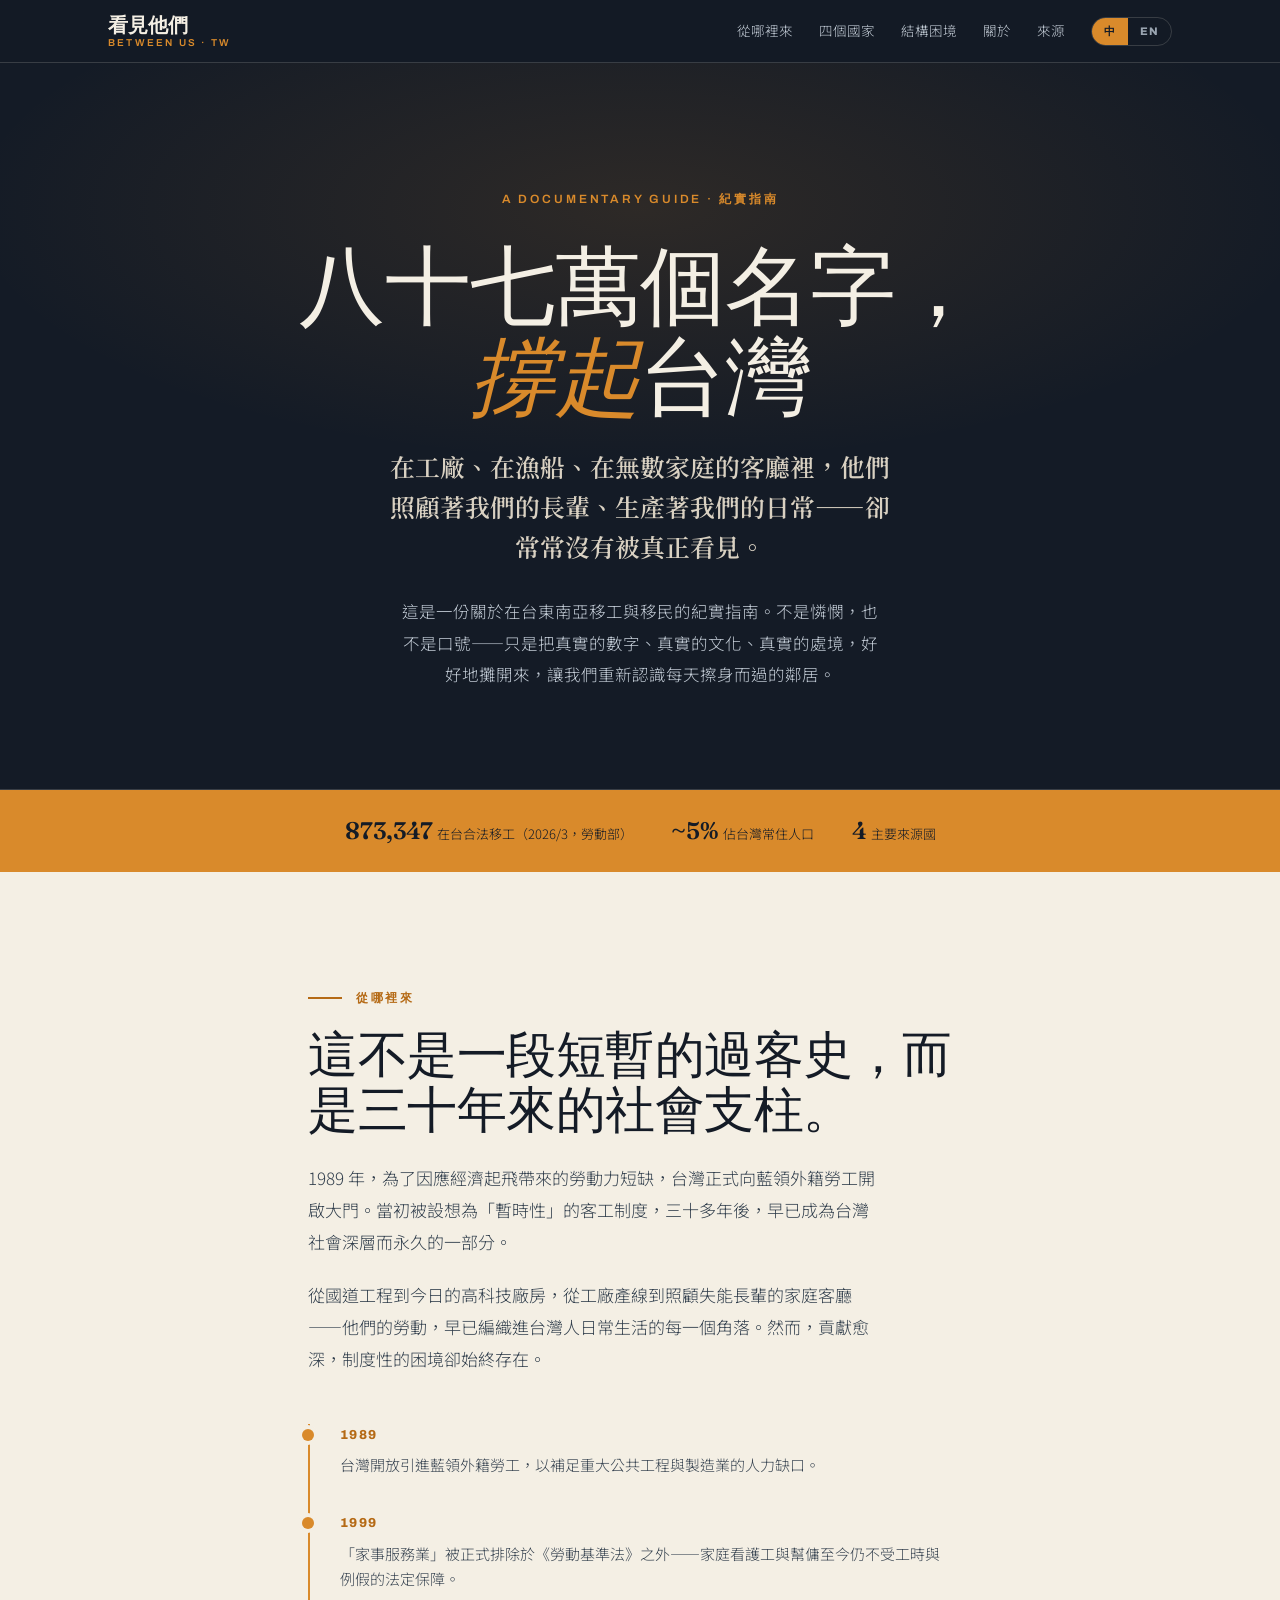
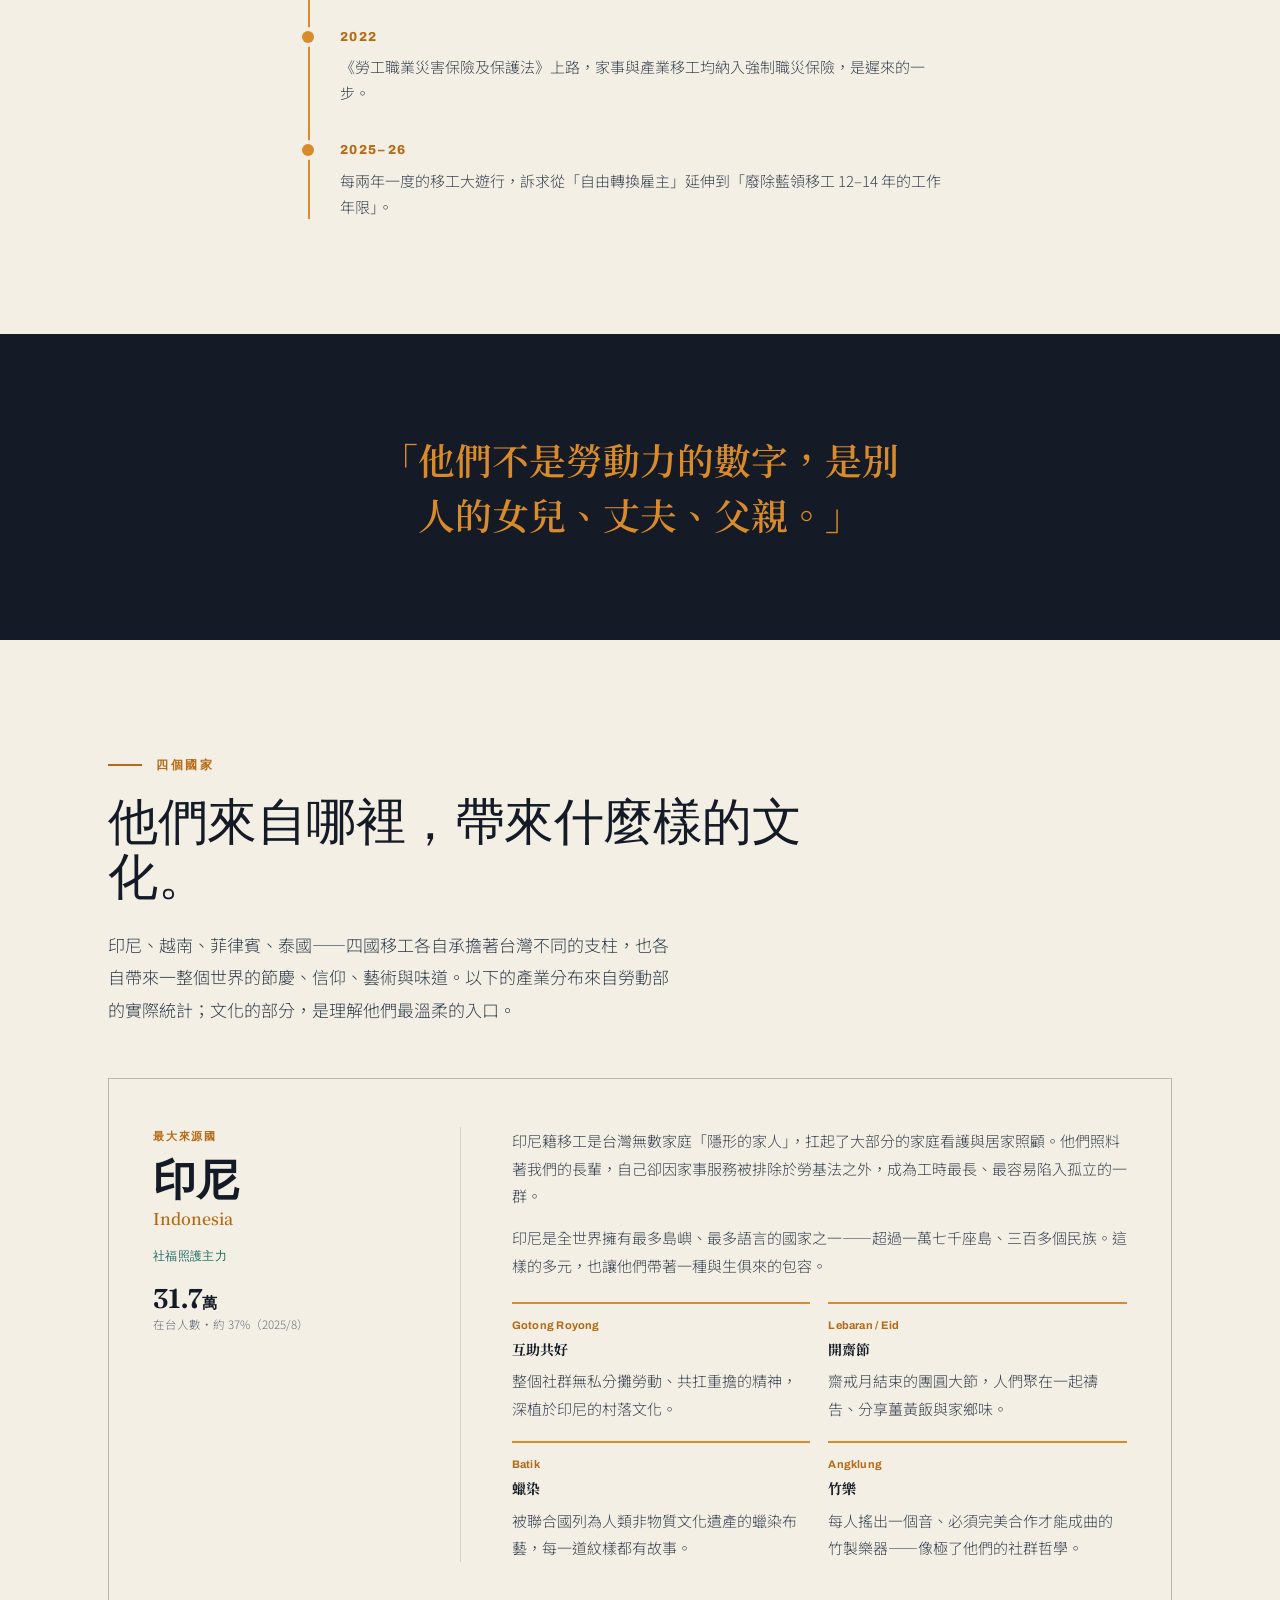
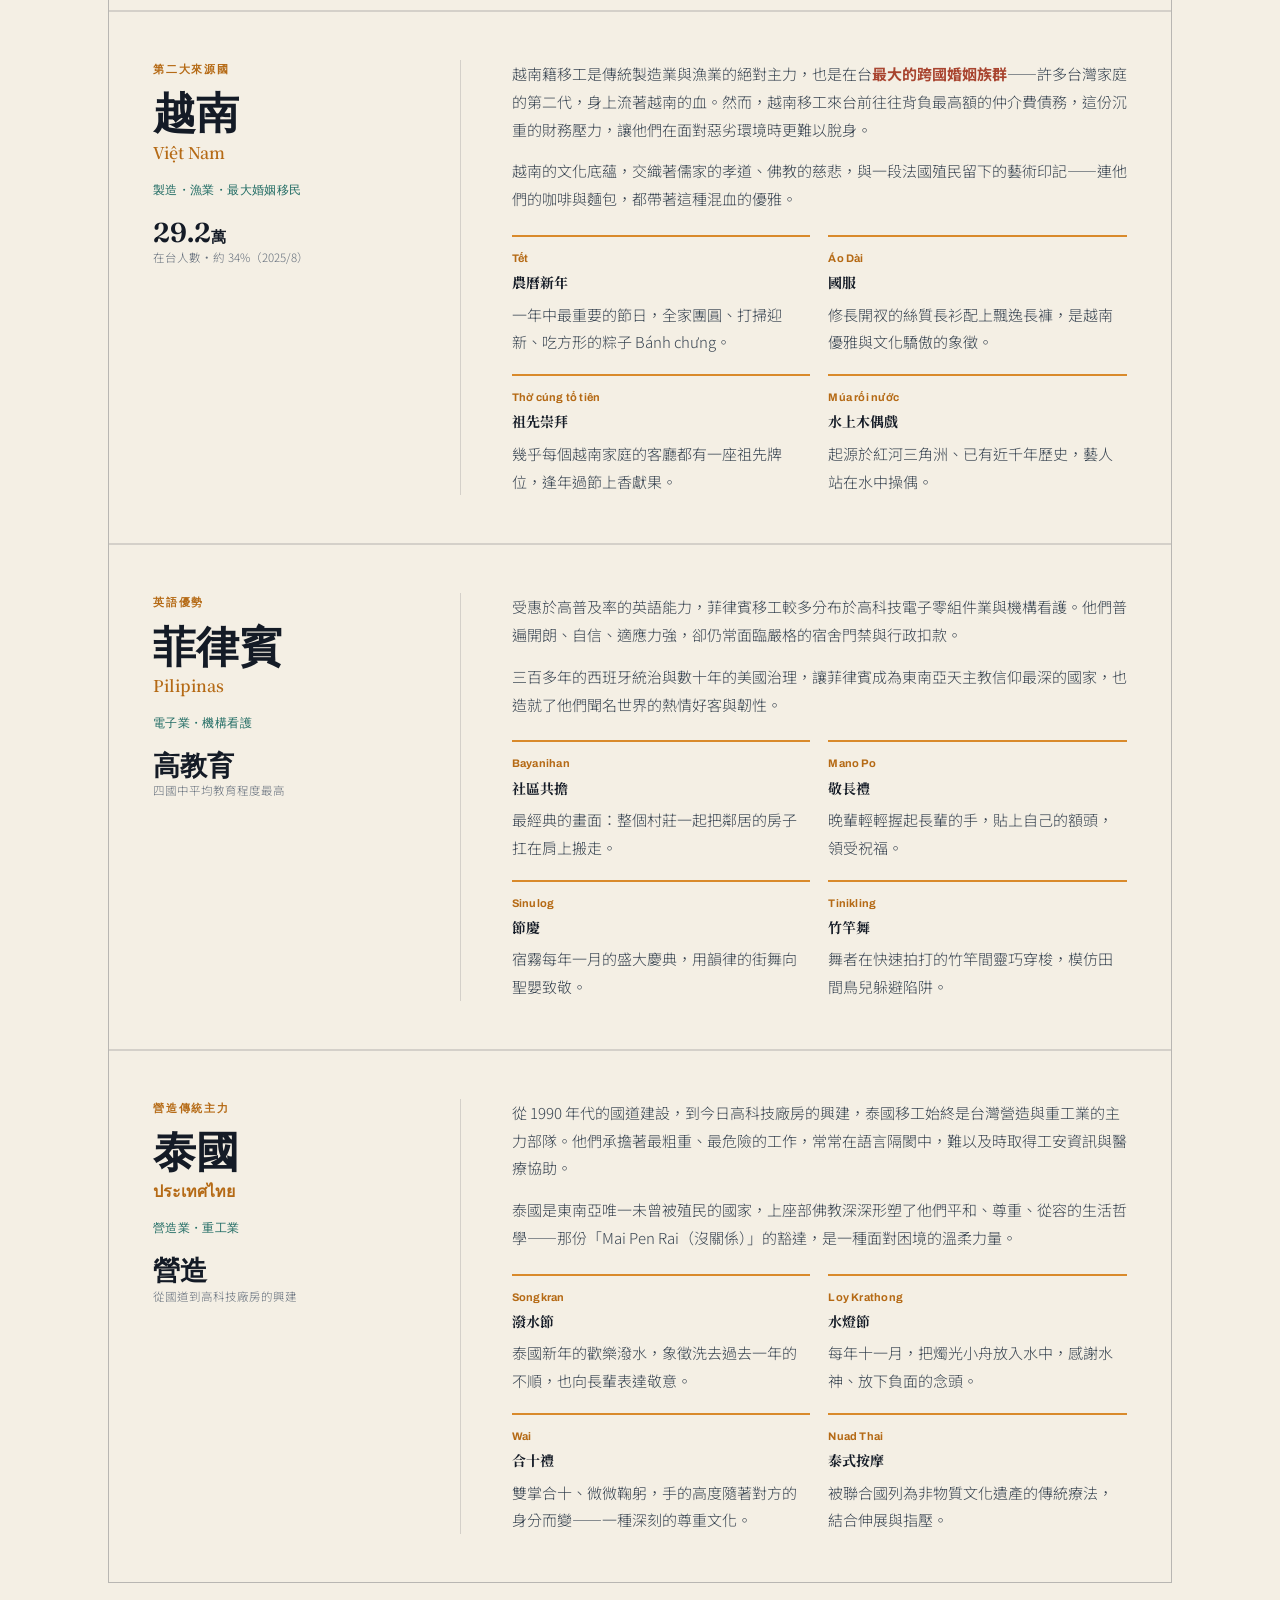
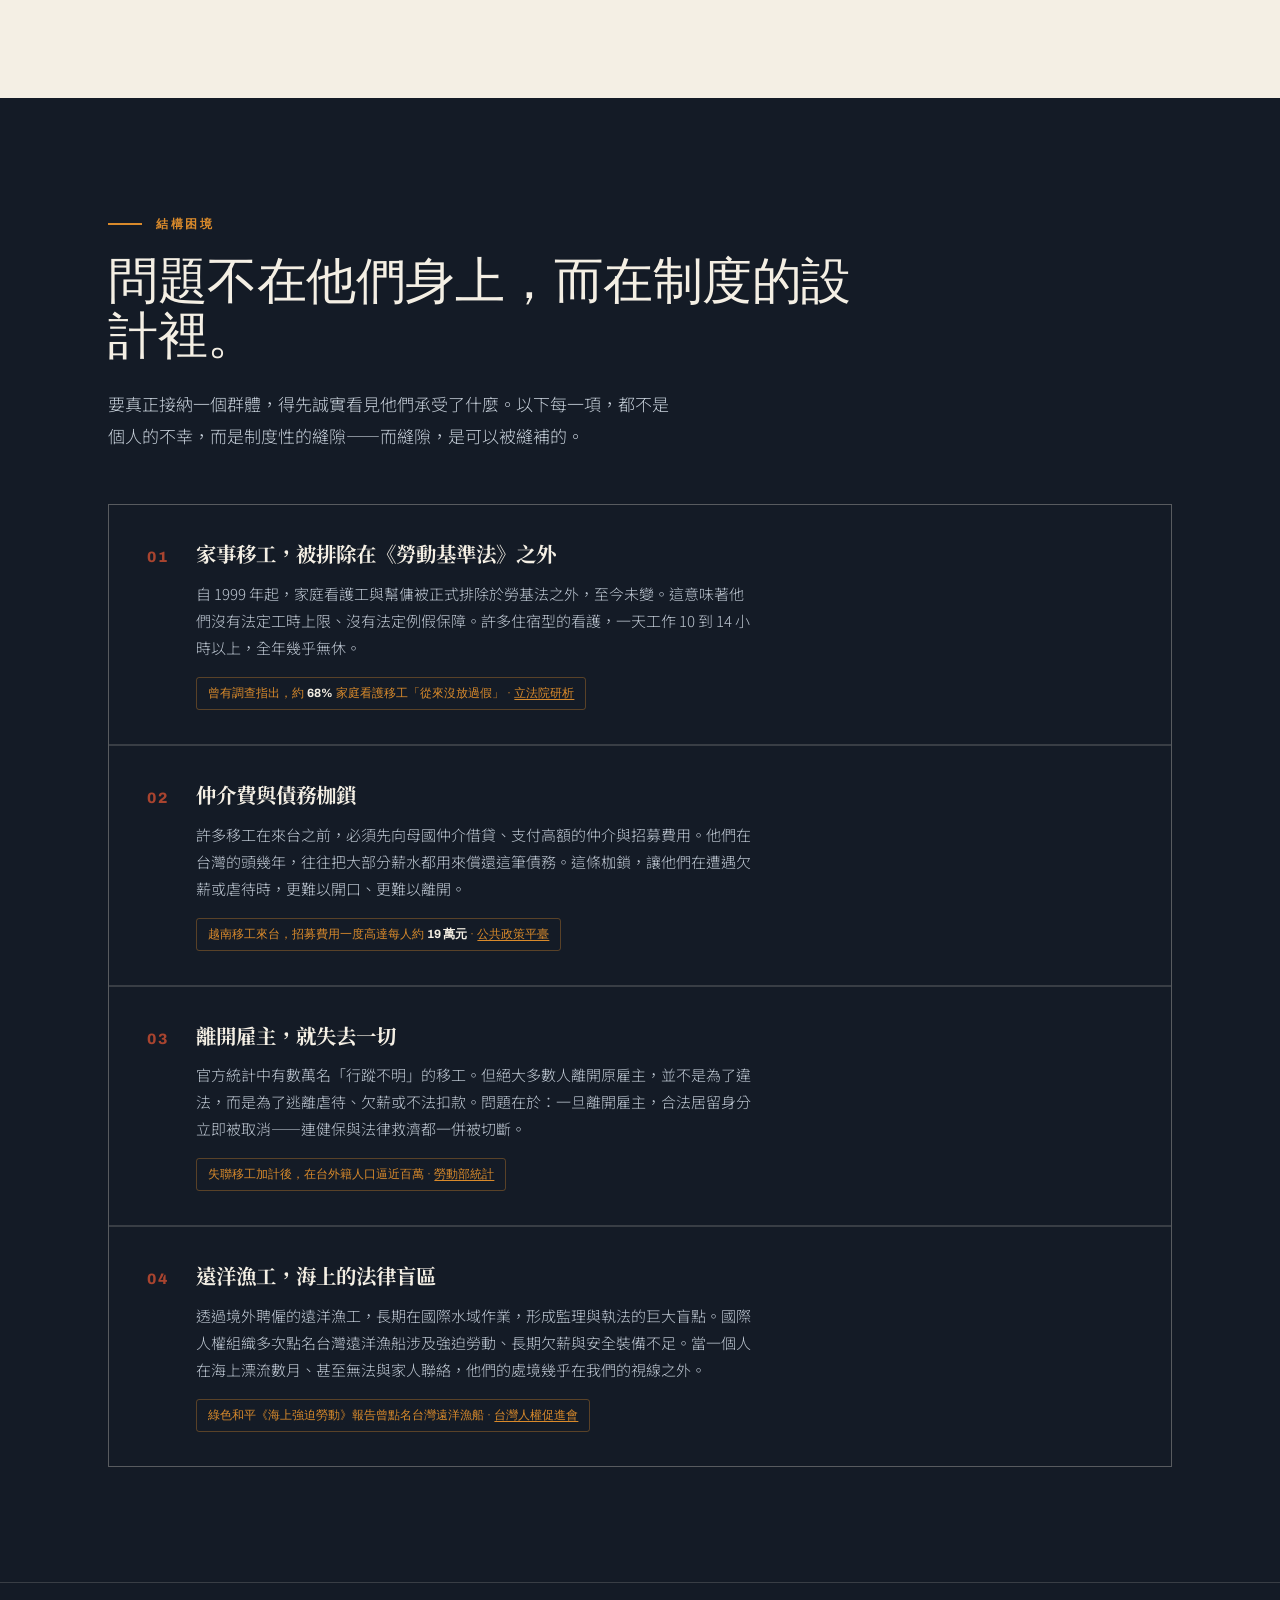
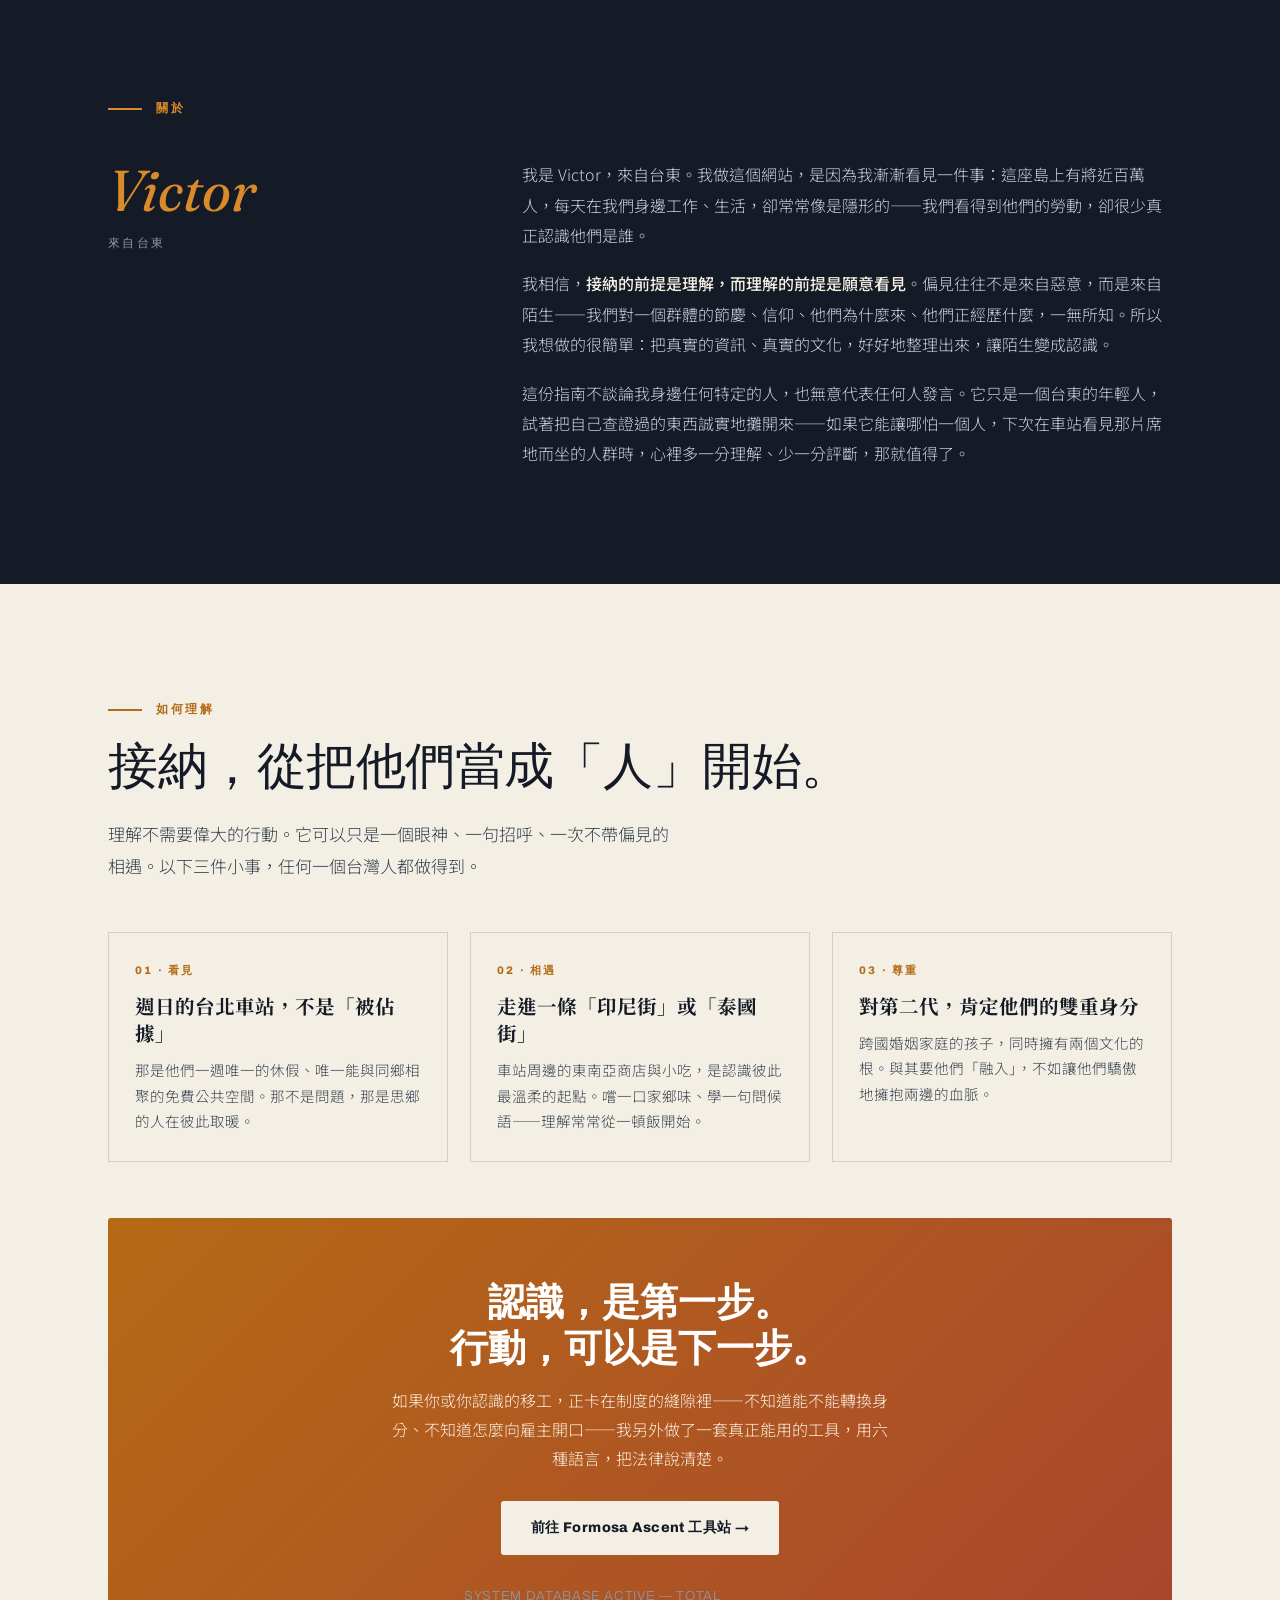
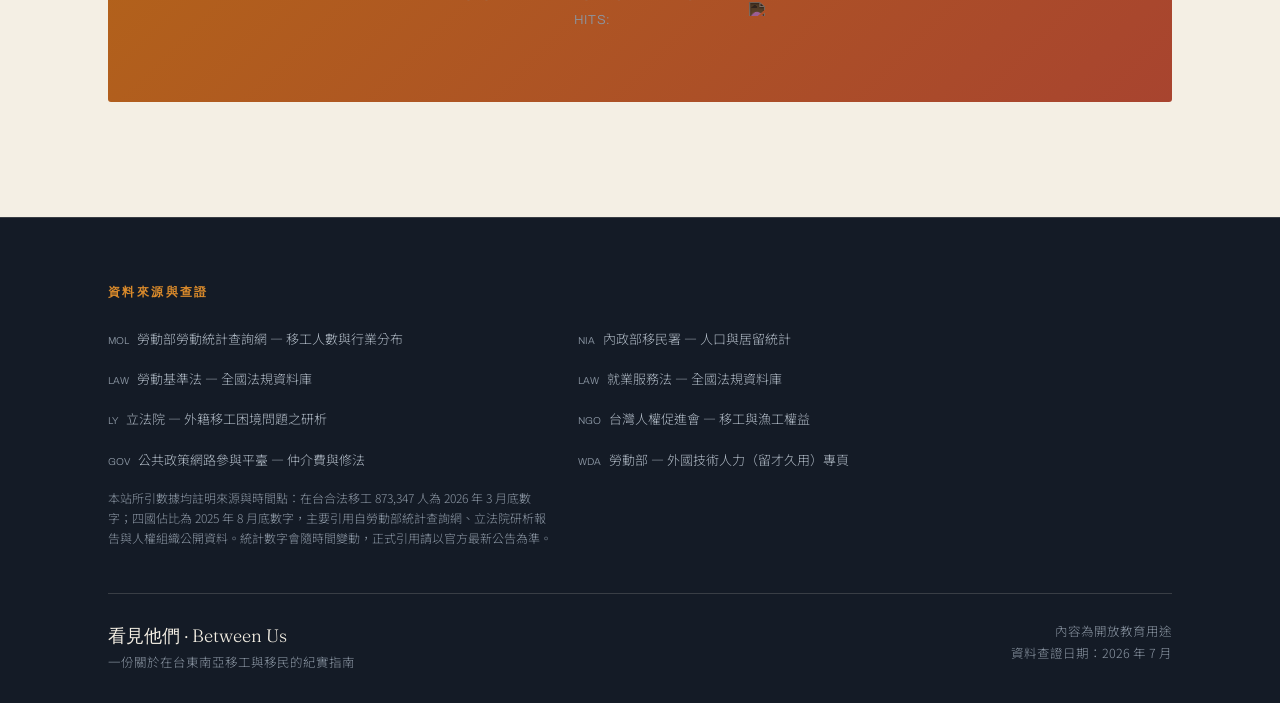
==== commit cce43f8f: "Update index.html" ====
--- a/index.html
+++ b/index.html
@@ -350,6 +350,10 @@
       <h3><span class="zh">認識，是第一步。<br>行動，可以是下一步。</span><span class="en">Understanding is the first step.<br>Action can be the next.</span></h3>
       <p><span class="zh">如果你或你認識的移工，正卡在制度的縫隙裡——不知道能不能轉換身分、不知道怎麼向雇主開口——我另外做了一套真正能用的工具，用六種語言，把法律說清楚。</span><span class="en">If you, or a migrant worker you know, are caught in one of these structural gaps — unsure whether status can change, or how to speak to an employer — I've built a set of tools that actually help, explaining the law in six languages.</span></p>
       <a href="https://formosa-ascent.vercel.app" target="_blank" rel="noopener" class="tool-btn"><span class="zh">前往 Formosa Ascent 工具站 →</span><span class="en">Visit Formosa Ascent →</span></a>
+      <p style="font-family: var(--mono); font-size: 13px; color: var(--mist); letter-spacing: 0.05em; text-transform: uppercase; margin-top: 30px; margin-bottom: 10px; display: flex; align-items: center; gap: 8px; justify-content: center;">
+        <span>System Database Active — Total Hits:</span>
+        <img src="https://getloli.com" alt="Counter" style="height: 14px; display: inline-block; vertical-align: middle; filter: invert(93%) sepia(16%) brightness(96%) contrast(91%); opacity: 0.85;">
+      </p>
     </div>
   </div>
 </section>
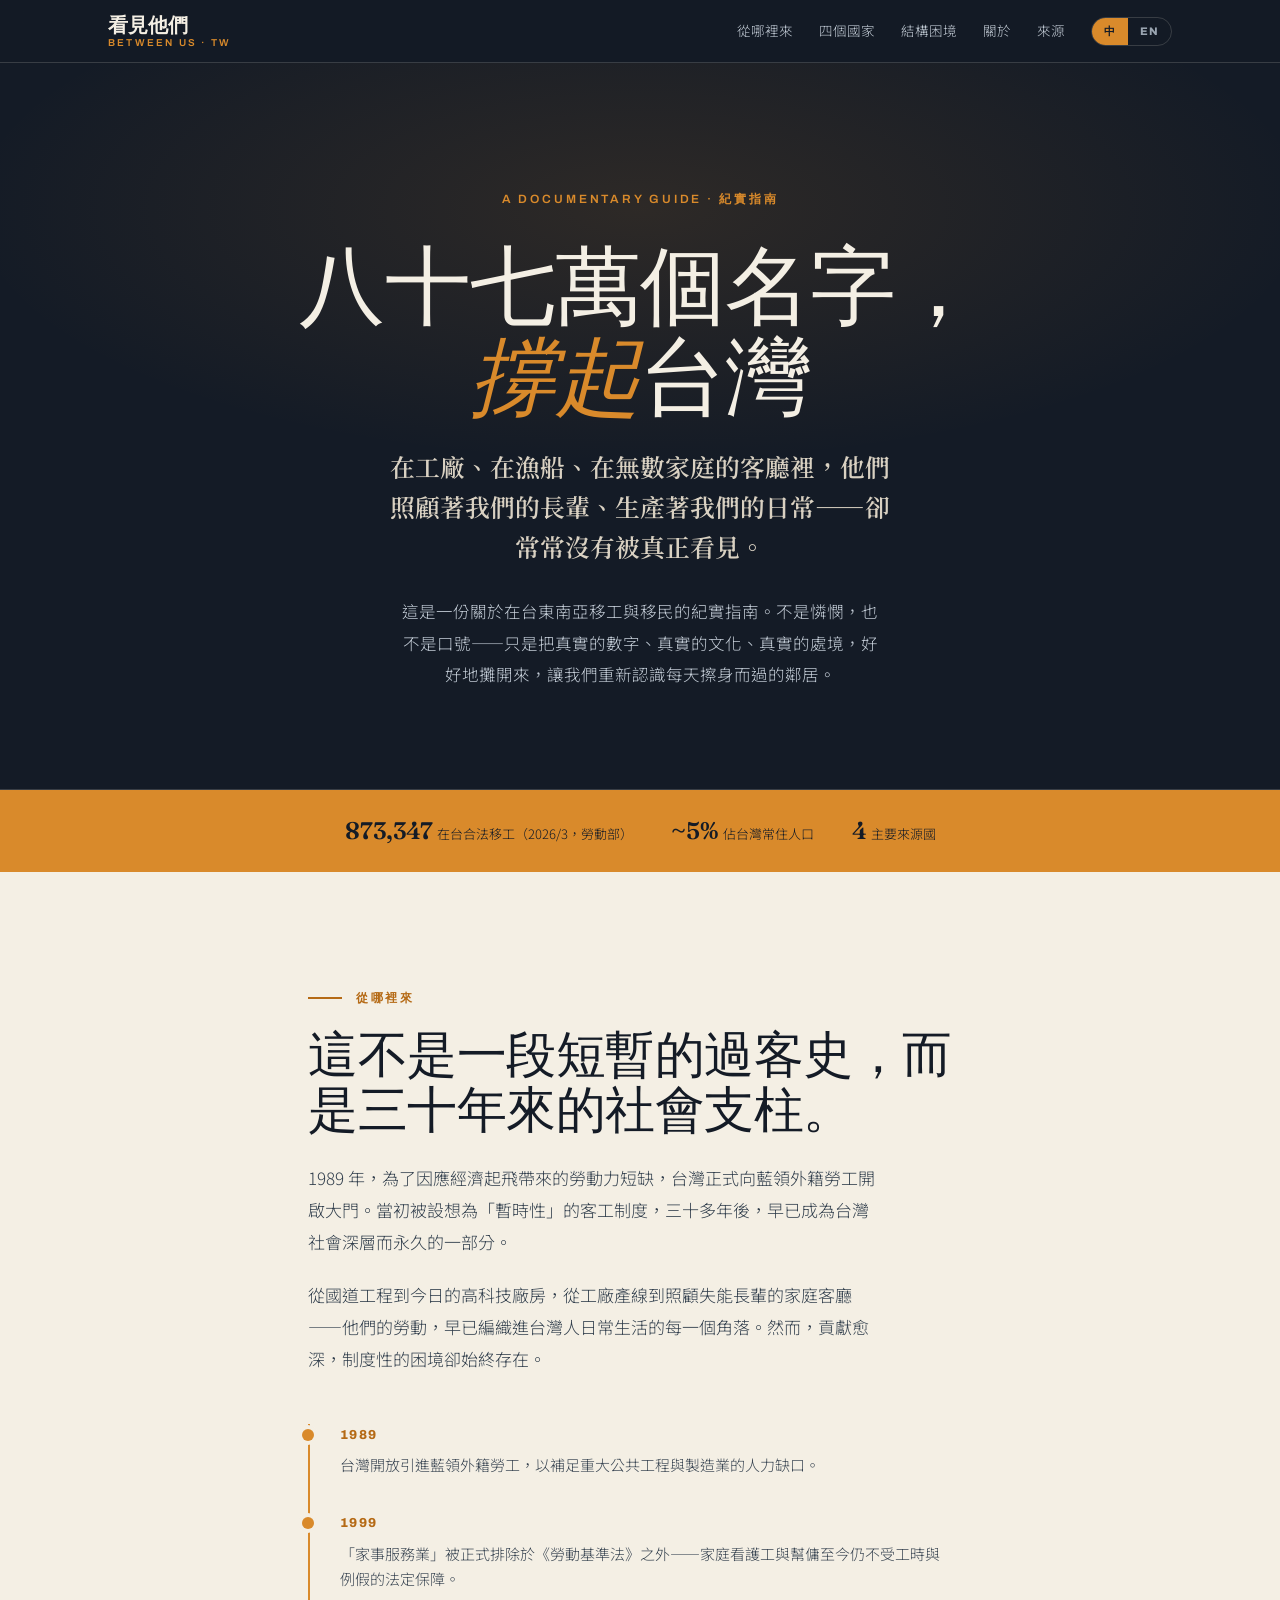
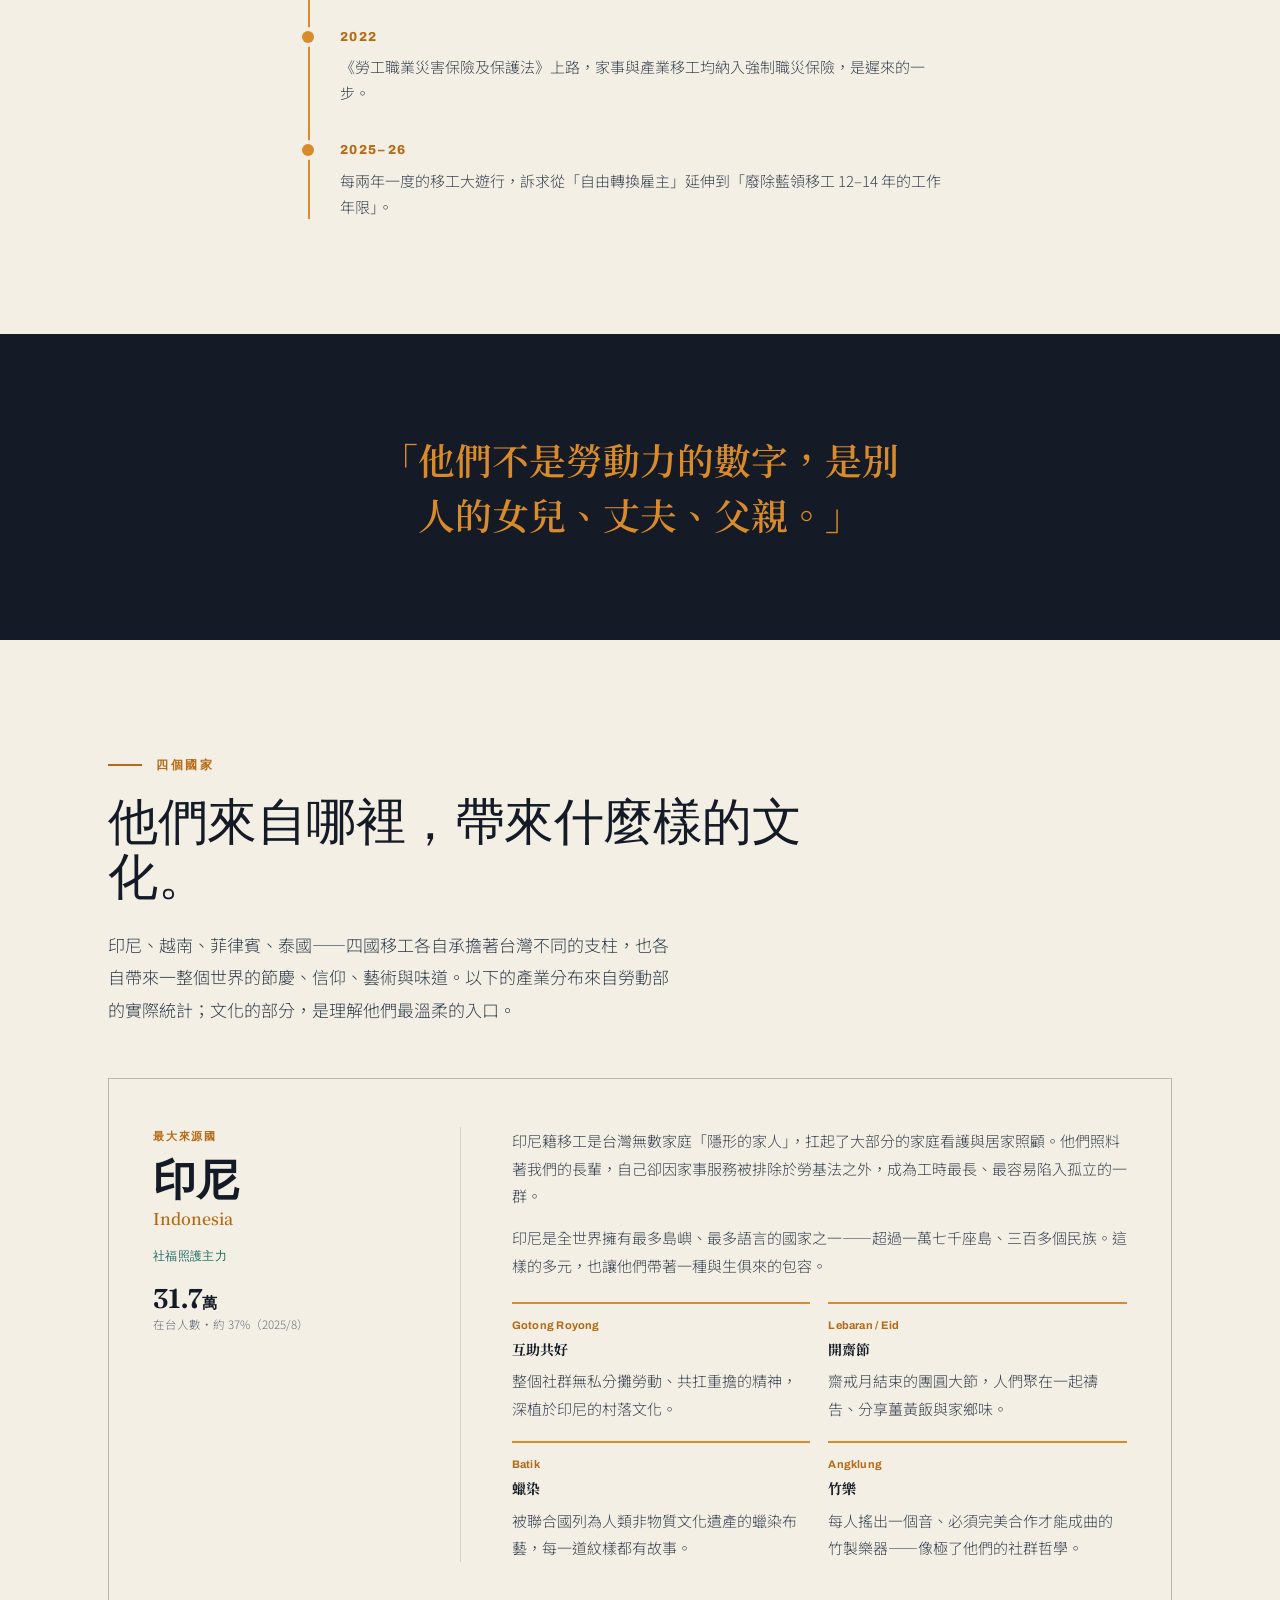
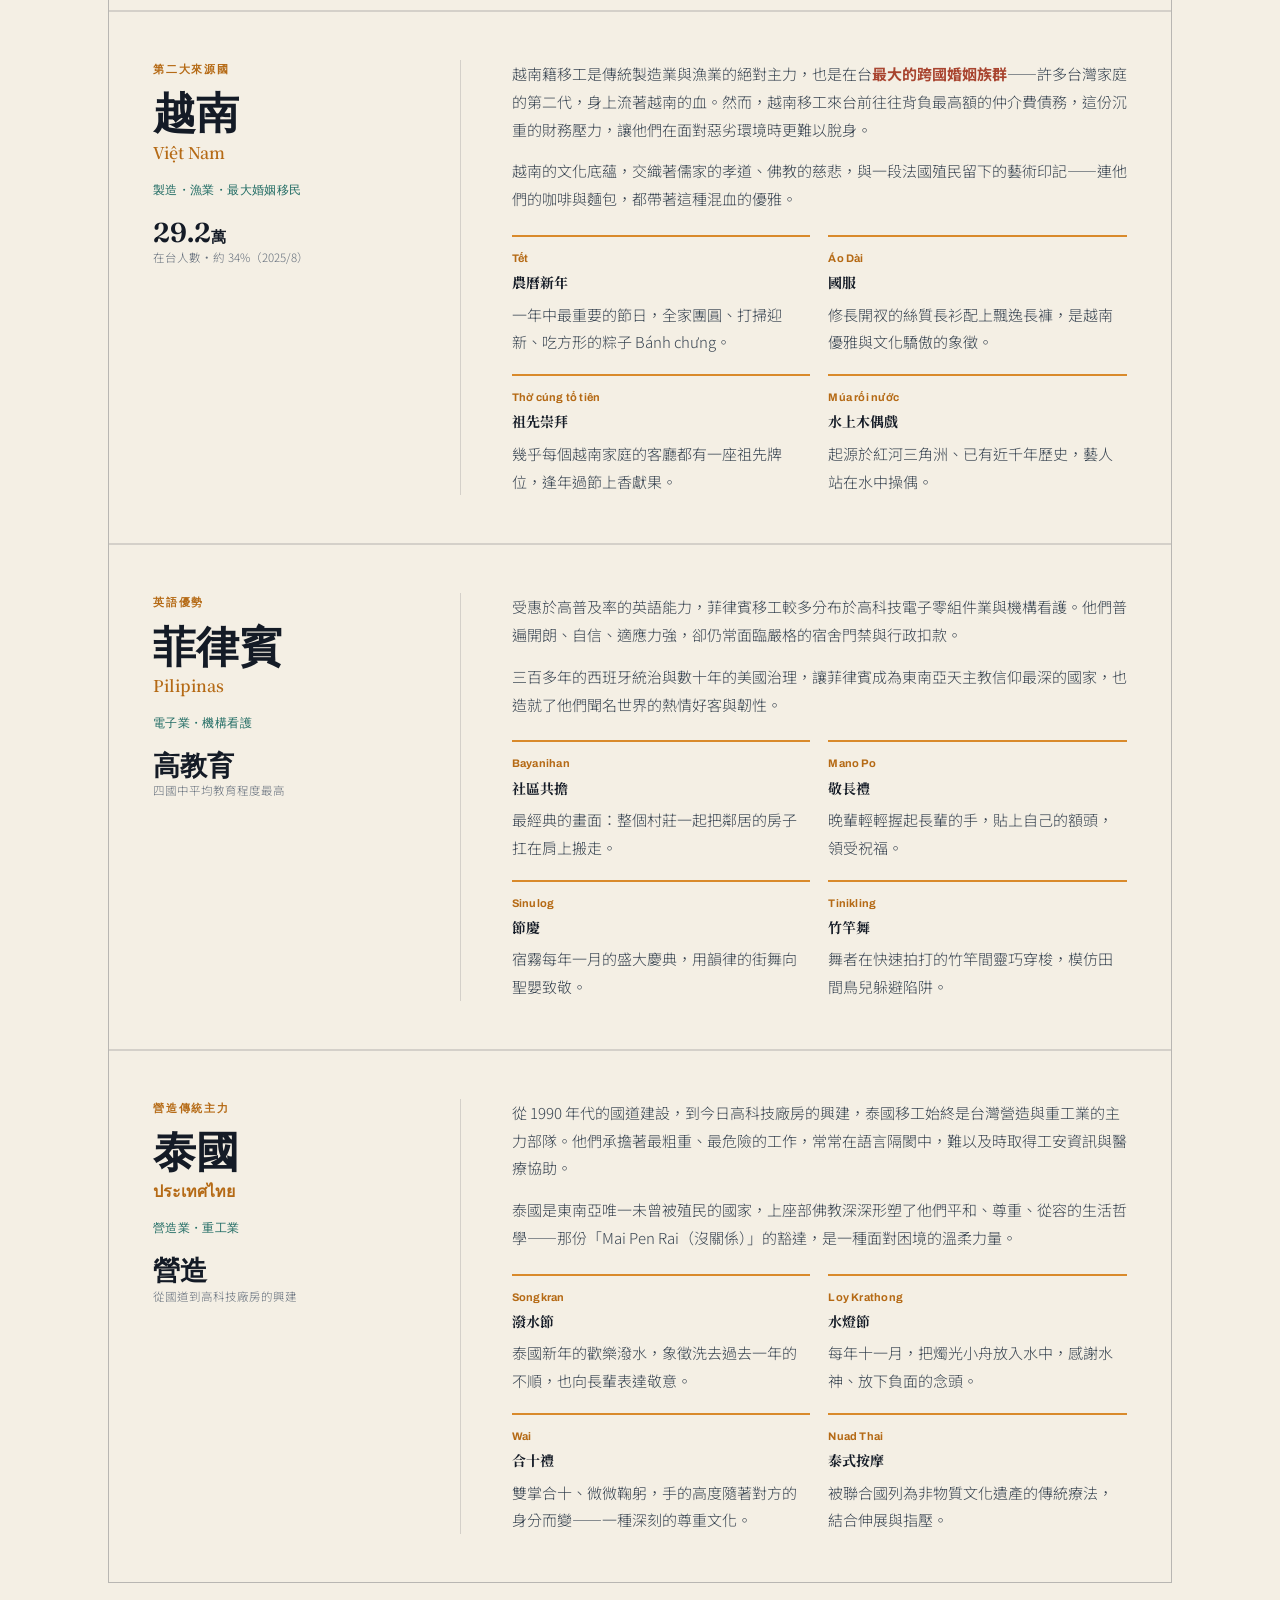
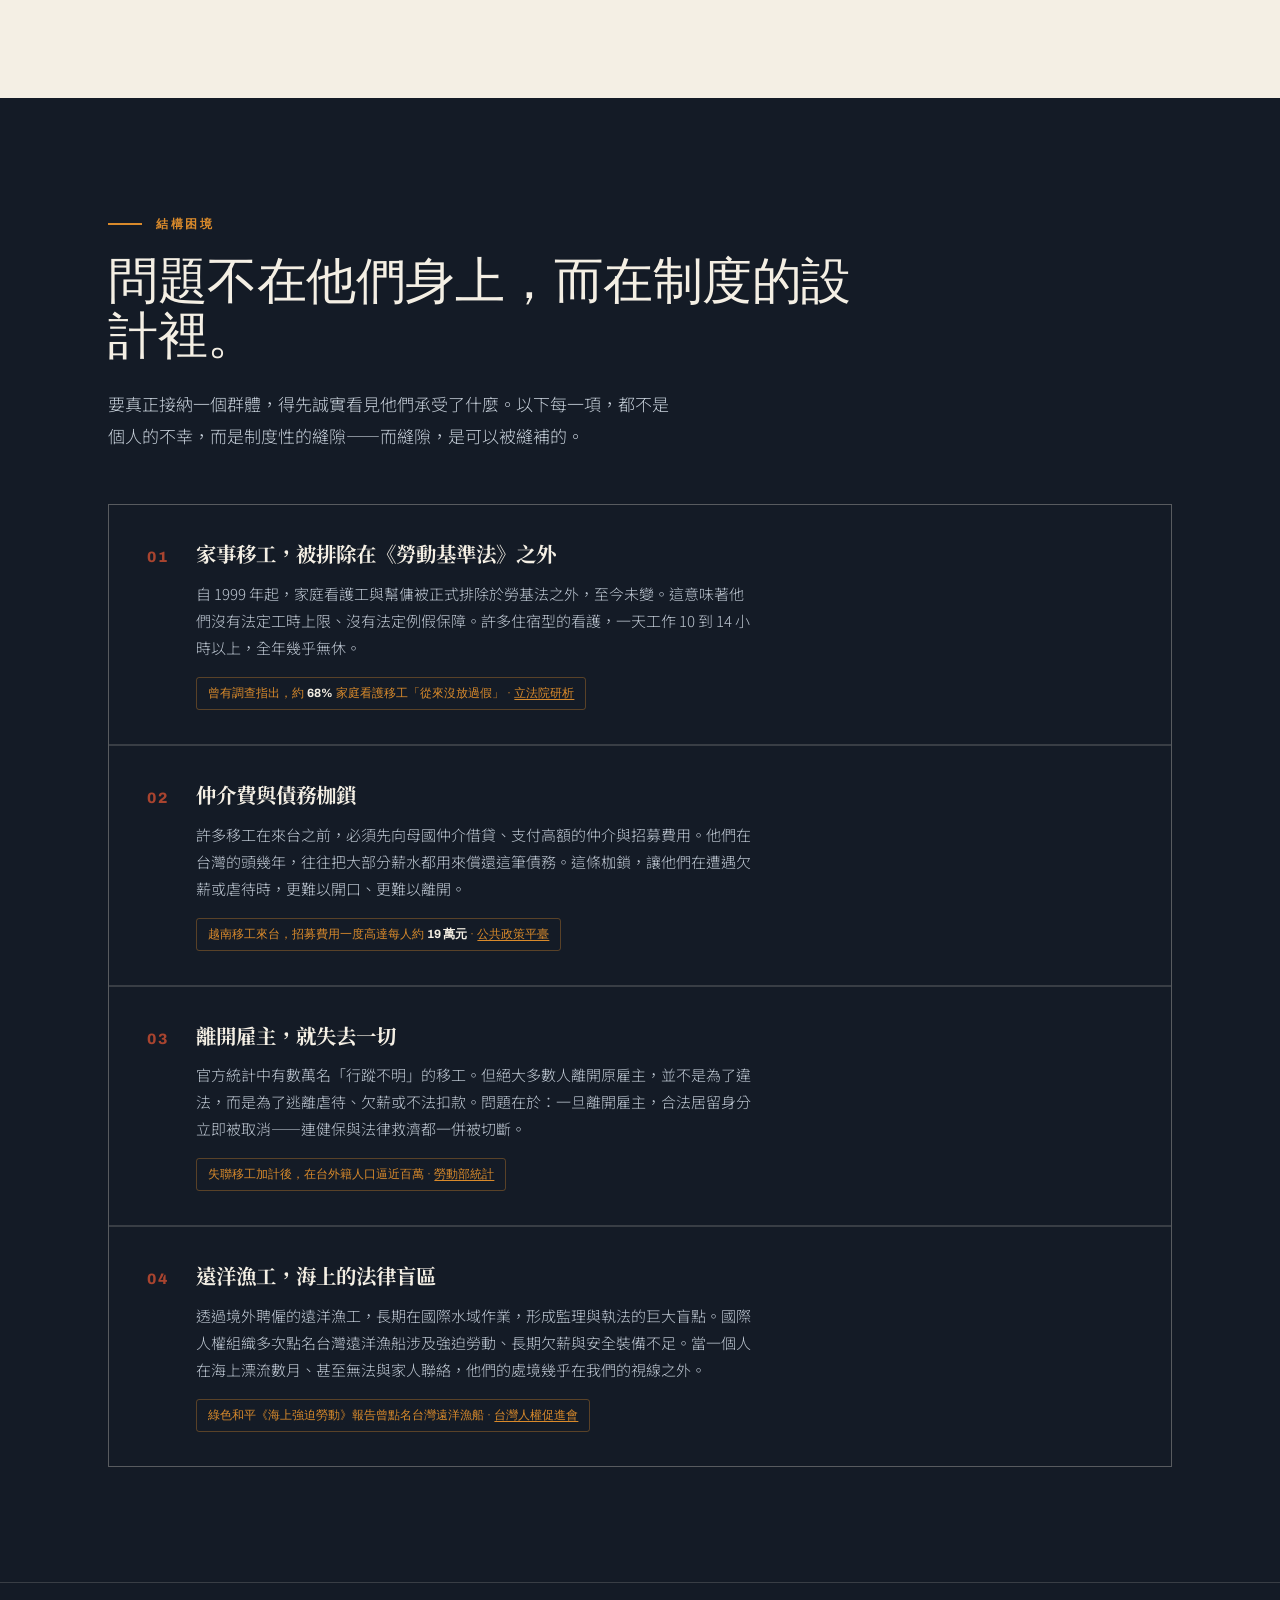
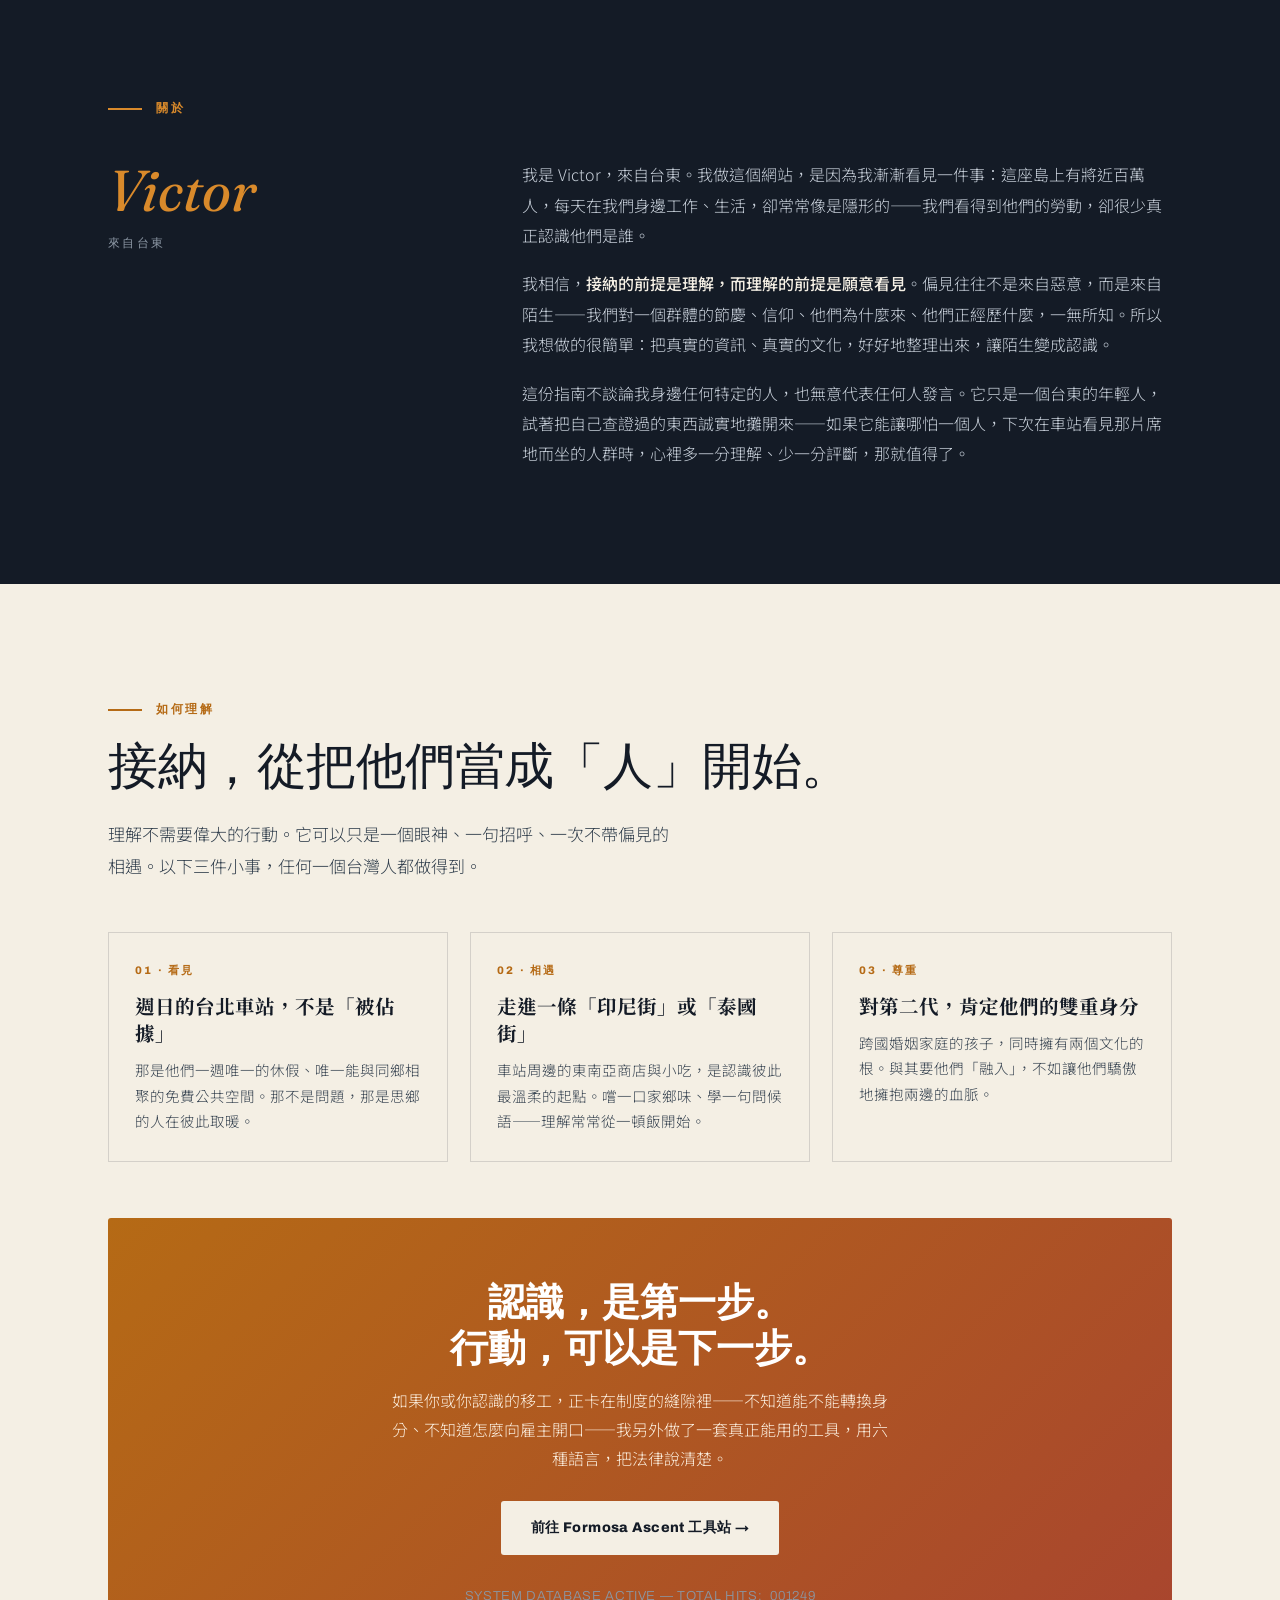
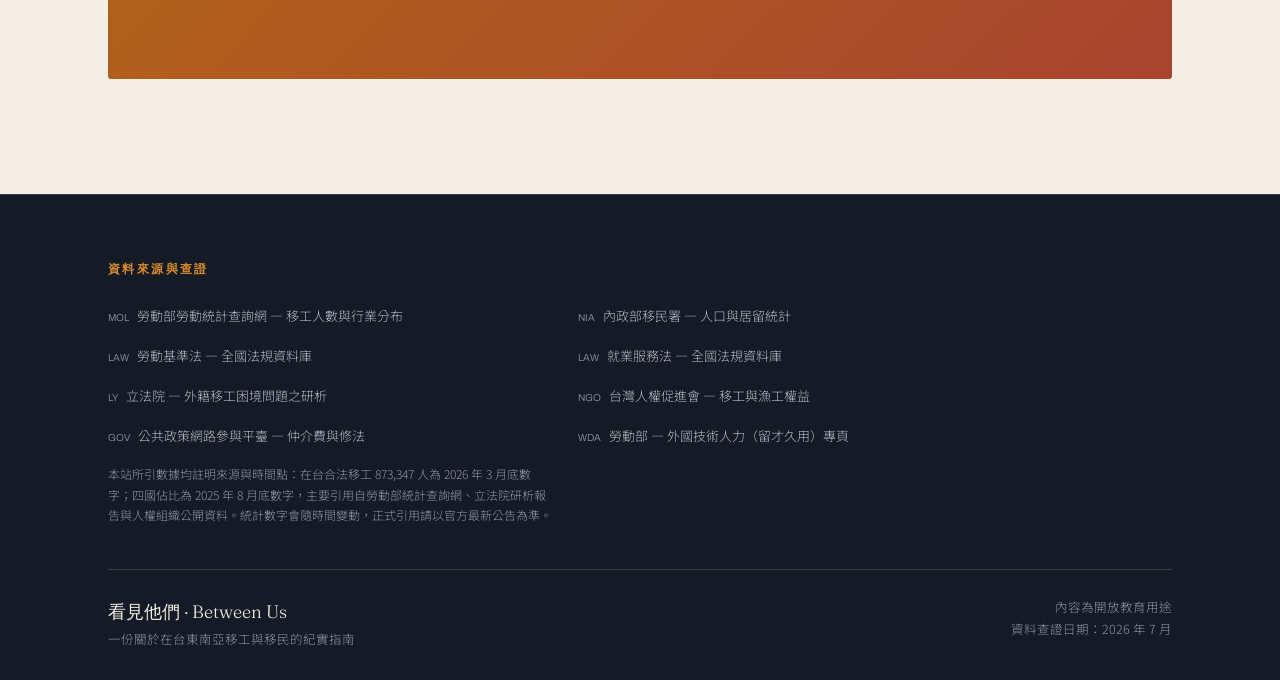
==== commit 7844f297: "Update index.html" ====
--- a/index.html
+++ b/index.html
@@ -352,7 +352,7 @@
       <a href="https://formosa-ascent.vercel.app" target="_blank" rel="noopener" class="tool-btn"><span class="zh">前往 Formosa Ascent 工具站 →</span><span class="en">Visit Formosa Ascent →</span></a>
       <p style="font-family: var(--mono); font-size: 13px; color: var(--mist); letter-spacing: 0.05em; text-transform: uppercase; margin-top: 30px; margin-bottom: 10px; display: flex; align-items: center; gap: 8px; justify-content: center;">
         <span>System Database Active — Total Hits:</span>
-        <img src="https://getloli.com" alt="Counter" style="height: 14px; display: inline-block; vertical-align: middle; filter: invert(93%) sepia(16%) brightness(96%) contrast(91%); opacity: 0.85;">
+        <span id="visit-counter">012450</span>
       </p>
     </div>
   </div>
@@ -394,5 +394,23 @@
   els.forEach(function(e){io.observe(e)});
 })();
 </script>
+<script>
+  (function() {
+    const baseCount = 1249; // 你想要的初始數字
+    let count = localStorage.getItem('site_clicks');
+    if (!count) {
+      count = baseCount;
+    } else {
+      count = parseInt(count) + 1; // 每次重新整理，精準只 +1
+    }
+    localStorage.setItem('site_clicks', count);
+    
+    // 確保網頁中間的標籤存在才寫入數字
+    const el = document.getElementById('visit-counter');
+    if (el) {
+      el.innerText = String(count).padStart(6, '0');
+    }
+  })();
+</script>
 </body>
 </html>
